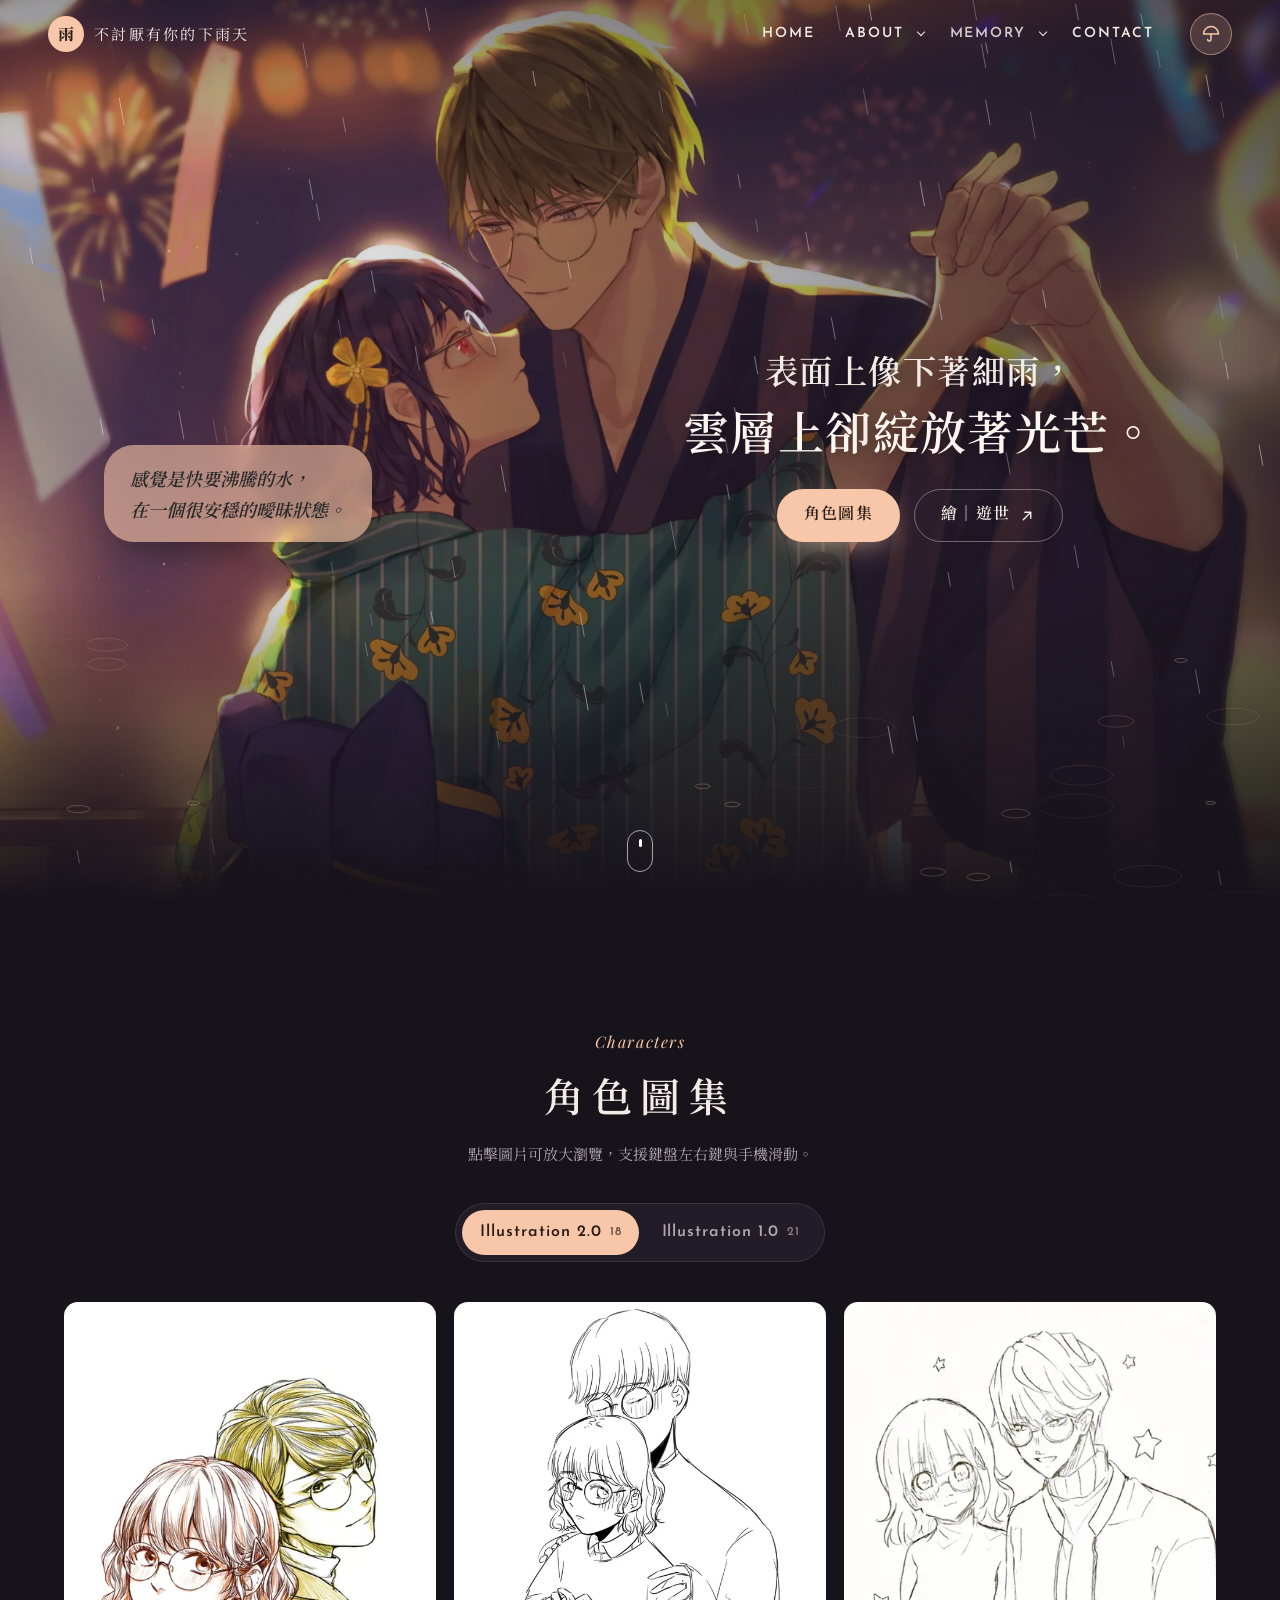
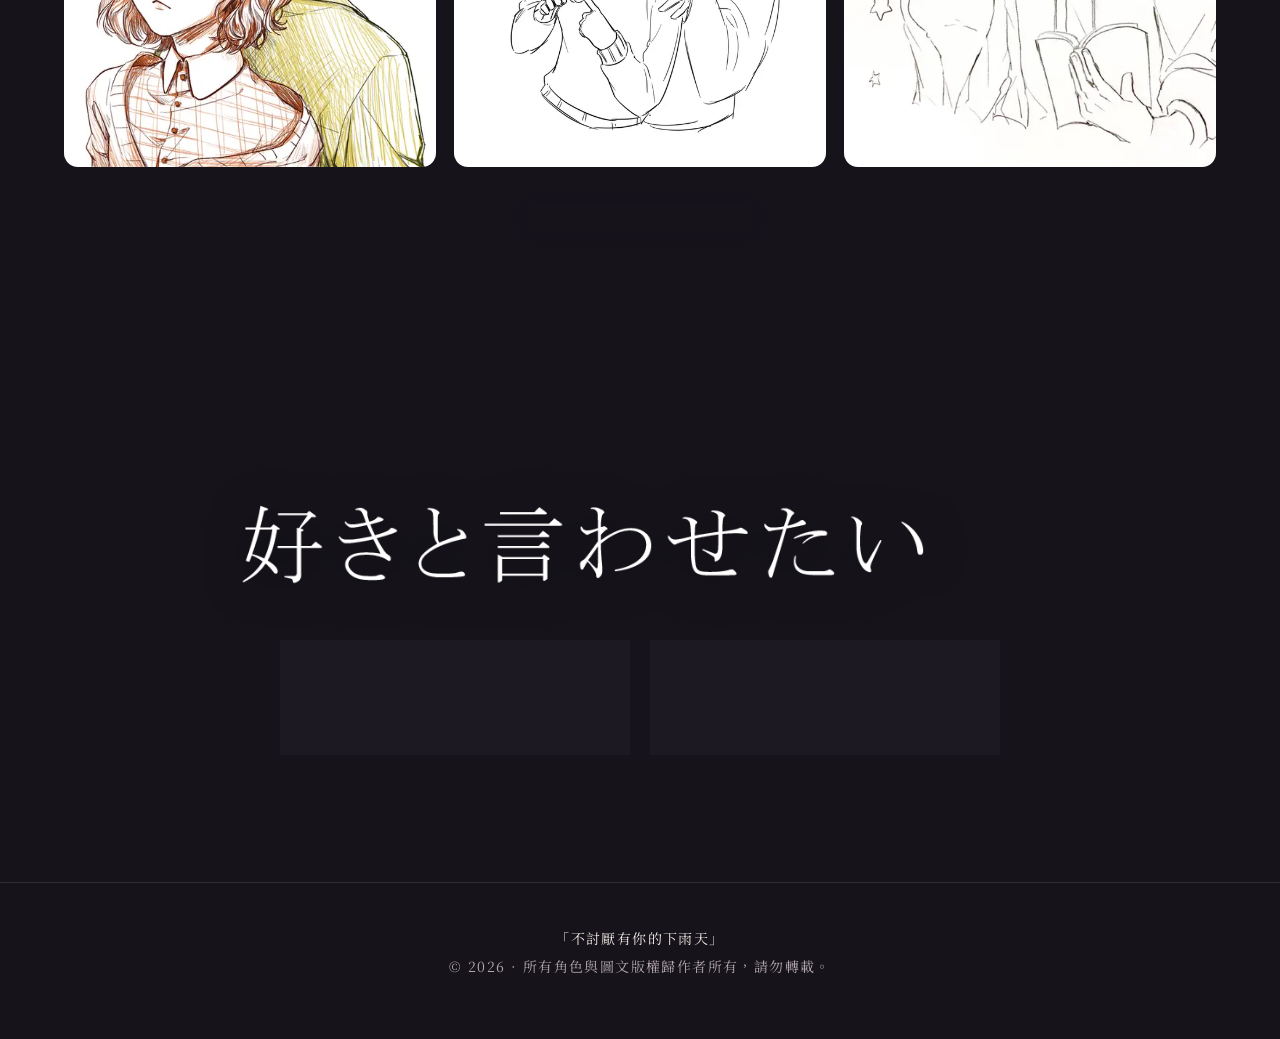
==== index.html @ 016655c5 "first commit 從 Weebly 舊站改寫為 React 網站，此為 build 後的發布檔案。  主要內容 - 首頁主視覺：高解析度首圖、毛毛雨落字動畫、下雨互動特效（可開關） -" ====
<!DOCTYPE html>
<html lang="zh-Hant-TW">
  <head>
    <meta charset="utf-8" />
    <meta name="viewport" content="width=device-width, initial-scale=1.0" />
    <meta name="description" content="「不討厭有你的下雨天」— 角色設定網站" />
    <meta name="theme-color" content="#17141c" />
    <!-- 禁止 AI 訓練與 AI 生圖使用本站內容與圖片 -->
    <meta name="robots" content="noai, noimageai" />
    <meta name="tdm-reservation" content="1" />
    <title>不討厭有你的下雨天</title>

    <link rel="preload" as="image" href="./img/site/hero.webp" type="image/webp" />
    <link rel="preconnect" href="https://fonts.googleapis.com" />
    <link rel="preconnect" href="https://fonts.gstatic.com" crossorigin />
    <link
      rel="stylesheet"
      href="https://fonts.googleapis.com/css2?family=Josefin+Sans:wght@400;600;700&family=Noto+Serif+TC:wght@400;600;700&family=Playfair+Display:ital,wght@0,700;1,400&display=swap"
    />
    <script type="module" crossorigin src="./assets/index-DC8l5L0k.js"></script>
    <link rel="stylesheet" crossorigin href="./assets/index-C-suUats.css">
  </head>
  <body>
    <div id="root"></div>
  </body>
</html>
---- assets/index-C-suUats.css ----
:root{--bg: #16131b;--surface: #211c27;--surface-2: #2b2532;--line: rgba(255, 255, 255, .1);--text: #f4ede7;--muted: #b3a7ad;--accent: #f8c7a9;--accent-strong: #ef9f7c;--accent-ink: #2a1d18;--radius: 18px;--header-h: 68px;--ease: cubic-bezier(.22, 1, .36, 1);--font-serif: "Noto Serif TC", "Playfair Display", serif;--font-display: "Playfair Display", "Noto Serif TC", serif;--font-ui: "Josefin Sans", "Noto Serif TC", system-ui, sans-serif;color-scheme:dark}*,*:before,*:after{box-sizing:border-box}html{scroll-behavior:smooth;scroll-padding-top:var(--header-h)}body{margin:0;background:var(--bg);color:var(--text);font-family:var(--font-serif);line-height:1.7;-webkit-font-smoothing:antialiased;overflow-x:hidden}body.no-scroll{overflow:hidden}html{cursor:url(../img/site/cursor.png) 4 46,auto}a,button,label{cursor:url(../img/site/cursor.png) 4 46,pointer}input,textarea{cursor:text}img{display:block;max-width:100%}a{color:inherit}button{font:inherit;color:inherit}svg{fill:none;stroke:currentColor;stroke-width:1.8;stroke-linecap:round;stroke-linejoin:round}:focus-visible{outline:2px solid var(--accent);outline-offset:3px;border-radius:6px}.muted{color:var(--muted)}.sr-only{position:absolute;width:1px;height:1px;overflow:hidden;clip:rect(0 0 0 0);white-space:nowrap}.skip-link{position:fixed;top:8px;left:8px;z-index:100;padding:8px 14px;background:var(--accent);color:var(--accent-ink);border-radius:8px;transform:translateY(-150%);transition:transform .2s}.skip-link:focus{transform:none}.btn{display:inline-flex;align-items:center;gap:8px;padding:12px 26px;border-radius:999px;border:1px solid transparent;font-family:var(--font-ui);font-weight:600;letter-spacing:.08em;text-decoration:none;background:none;transition:transform .3s var(--ease),background .3s,color .3s,border-color .3s,box-shadow .3s}.btn svg{width:18px;height:18px;transition:transform .3s var(--ease)}.btn:hover{transform:translateY(-2px)}.btn:hover svg{transform:translate(2px,-2px)}.btn-primary{background:var(--accent);color:var(--accent-ink);box-shadow:0 10px 30px -10px #f8c7a9b3}.btn-primary:hover{background:#ffd9c2;box-shadow:0 14px 34px -10px #f8c7a9e6}.btn-ghost{border-color:#ffffff59;color:var(--text);-webkit-backdrop-filter:blur(6px);backdrop-filter:blur(6px)}.btn-ghost:hover{border-color:var(--accent);color:var(--accent)}.icon-btn{display:inline-grid;place-items:center;width:42px;height:42px;border:1px solid var(--line);border-radius:50%;background:#16131b59;-webkit-backdrop-filter:blur(8px);backdrop-filter:blur(8px);text-decoration:none;transition:background .25s,color .25s,border-color .25s}.icon-btn svg{width:20px;height:20px}.icon-btn:hover{background:var(--accent);color:var(--accent-ink);border-color:var(--accent)}.site-header{position:fixed;inset:0 0 auto;z-index:40;height:var(--header-h);display:flex;align-items:center;gap:24px;padding:0 clamp(16px,4vw,48px);transition:transform .45s var(--ease),background .3s,box-shadow .3s}.site-header.is-solid{background:#16131bd1;-webkit-backdrop-filter:blur(14px);backdrop-filter:blur(14px);box-shadow:0 1px 0 var(--line)}.site-header.is-hidden{transform:translateY(-100%)}.brand{display:flex;align-items:center;gap:10px;text-decoration:none;margin-right:auto}.brand-mark{display:grid;place-items:center;width:36px;height:36px;border-radius:50%;background:var(--accent);color:var(--accent-ink);font-weight:700;transition:transform .5s var(--ease)}.brand:hover .brand-mark{transform:rotate(-12deg) scale(1.08)}.brand-text{font-size:15px;letter-spacing:.15em}.desktop-nav ul{list-style:none;margin:0;padding:0}.desktop-nav>ul{display:flex;gap:6px}.nav-item{position:relative;display:flex;align-items:center}.nav-link{position:relative;padding:8px 12px;font-family:var(--font-ui);font-weight:600;font-size:14px;letter-spacing:.14em;text-transform:uppercase;text-decoration:none}.nav-link:after{content:"";position:absolute;left:12px;right:12px;bottom:2px;height:1px;background:var(--accent);transform:scaleX(0);transform-origin:left;transition:transform .35s var(--ease)}.nav-item:hover .nav-link:after,.nav-link:focus-visible:after{transform:scaleX(1)}.nav-link.is-disabled{opacity:.85}.nav-caret{width:22px;height:22px;margin-left:-6px;border:0;background:none;position:relative}.nav-caret:before{content:"";position:absolute;top:0;right:0;bottom:0;left:0;margin:auto;width:6px;height:6px;border-right:1.5px solid currentColor;border-bottom:1.5px solid currentColor;transform:translateY(-2px) rotate(45deg);transition:transform .3s var(--ease)}.nav-item.is-open .nav-caret:before{transform:translateY(1px) rotate(-135deg)}.dropdown{position:absolute;top:calc(100% + 8px);left:0;min-width:200px;padding:8px!important;background:#211c27f5;-webkit-backdrop-filter:blur(14px);backdrop-filter:blur(14px);border:1px solid var(--line);border-radius:14px;box-shadow:0 20px 40px -12px #0009;opacity:0;visibility:hidden;transform:translateY(-6px);transition:opacity .25s,transform .3s var(--ease),visibility .25s}.dropdown:before{content:"";position:absolute;inset:-10px 0 auto;height:10px}.nav-item.is-open .dropdown,.nav-item:focus-within .dropdown{opacity:1;visibility:visible;transform:none}.dropdown-link{display:block;padding:9px 14px;border-radius:8px;font-family:var(--font-ui);font-size:14px;letter-spacing:.06em;text-decoration:none;transition:background .2s,color .2s,padding .25s var(--ease)}a.dropdown-link:hover{background:#f8c7a91f;color:var(--accent);padding-left:20px}.dropdown-link.is-disabled{color:var(--muted);opacity:.6}.header-actions{display:flex;gap:10px}.rain-toggle svg path:last-child{transition:opacity .3s}.rain-toggle.is-on{background:#f8c7a92e;border-color:#f8c7a980;color:var(--accent)}.menu-btn{display:none}.menu-btn span,.menu-btn span:before,.menu-btn span:after{display:block;width:18px;height:1.5px;background:currentColor;border-radius:2px;position:relative}.menu-btn span:before,.menu-btn span:after{content:"";position:absolute;left:0}.menu-btn span:before{top:-6px}.menu-btn span:after{top:6px;width:12px}.drawer{position:fixed;top:0;right:0;bottom:0;left:0;z-index:60;pointer-events:none}.drawer.is-open{pointer-events:auto}.drawer-backdrop{position:absolute;top:0;right:0;bottom:0;left:0;background:#08060c99;opacity:0;transition:opacity .35s}.drawer.is-open .drawer-backdrop{opacity:1}.drawer-panel{position:absolute;inset:0 0 0 auto;width:min(360px,86vw);padding:80px 28px 28px;background:var(--surface);overflow-y:auto;transform:translate(100%);transition:transform .45s var(--ease)}.drawer.is-open .drawer-panel{transform:none}.drawer-panel>ul{list-style:none;margin:0;padding:0}.drawer-item{border-bottom:1px solid var(--line);opacity:0;transform:translate(20px);transition:opacity .4s,transform .5s var(--ease);transition-delay:calc(var(--i) * 60ms + .12s)}.drawer.is-open .drawer-item{opacity:1;transform:none}.drawer-row{display:flex;align-items:center}.drawer-link{flex:1;padding:16px 0;font-family:var(--font-display);font-size:22px;letter-spacing:.06em;text-decoration:none}.drawer-toggle{width:40px;height:40px;border:0;background:none;position:relative}.drawer-toggle:before,.drawer-toggle:after{content:"";position:absolute;top:0;right:0;bottom:0;left:0;margin:auto;width:14px;height:1.5px;background:currentColor;transition:transform .35s var(--ease)}.drawer-toggle:after{transform:rotate(90deg)}.drawer-toggle.is-open:after{transform:rotate(0)}.drawer-sub{display:grid;grid-template-rows:0fr;transition:grid-template-rows .4s var(--ease)}.drawer-sub.is-open{grid-template-rows:1fr}.drawer-sub>ul{overflow:hidden;list-style:none;margin:0;padding:0 0 0 4px}.drawer-sub li:last-child{padding-bottom:12px}.drawer-sublink{display:block;padding:8px 0;font-family:var(--font-ui);color:var(--muted);text-decoration:none}a.drawer-sublink:hover{color:var(--accent)}.drawer-sublink.is-disabled{opacity:.5}.drawer-close{position:absolute;top:14px;right:18px;width:44px;height:44px;border:0;background:none}.drawer-close span:before,.drawer-close span:after{content:"";position:absolute;top:0;right:0;bottom:0;left:0;margin:auto;width:20px;height:1.5px;background:currentColor}.drawer-close span:before{transform:rotate(45deg)}.drawer-close span:after{transform:rotate(-45deg)}.hero{position:relative;min-height:100svh;display:grid;align-items:center;overflow:hidden;isolation:isolate}.hero-bg{position:absolute;top:-6%;right:-4%;bottom:-6%;left:-4%;z-index:-3;background:42% 28% / cover no-repeat;will-change:transform;transform:scale(1.08)}.hero-shade{position:absolute;top:0;right:0;bottom:0;left:0;z-index:-2;background:linear-gradient(90deg,#16131b26 30%,#16131ba6),linear-gradient(180deg,rgba(22,19,27,.35) 0%,transparent 25%,transparent 65%,var(--bg) 100%)}.rain{position:absolute;top:0;right:0;bottom:0;left:0;z-index:-1;width:100%;height:100%;opacity:0;transition:opacity 1s;pointer-events:none}.rain.is-on{opacity:1}.hero-inner{width:min(1200px,100%);margin:0 auto;padding:calc(var(--header-h) + 40px) clamp(16px,5vw,64px) 120px;display:grid;grid-template-columns:1fr 1fr;grid-template-areas:"small title" "small cta";align-items:end;gap:24px 48px}.hero-quote-small{grid-area:small;align-self:end;justify-self:start;margin:0;padding:18px 26px;background:#f8c7a999;color:#2a2a2a;border-radius:30px;-webkit-backdrop-filter:blur(6px);backdrop-filter:blur(6px);font-style:italic;font-weight:600;font-size:clamp(15px,1.6vw,18px);box-shadow:0 20px 40px -20px #00000080}.hero-title{grid-area:title;margin:0;text-align:center;font-weight:600;letter-spacing:.06em;line-height:1.5;text-shadow:0 2px 24px rgba(0,0,0,.55)}.hero-title .line{display:block;font-size:clamp(22px,2.6vw,34px)}.hero-title .line-lg{font-size:clamp(28px,3.6vw,48px);color:#fff8f2}.char{display:inline-block;opacity:0;transform:translateY(-.9em);filter:blur(6px);animation:drizzle-in 2.2s cubic-bezier(.33,0,.2,1) forwards;animation-delay:var(--d)}.hero-quote-small .char{animation-duration:1.5s}@keyframes drizzle-in{0%{opacity:0;transform:translateY(-.9em);filter:blur(6px)}55%{opacity:.6;filter:blur(2px)}80%{opacity:1;transform:translateY(.06em);filter:blur(0)}to{opacity:1;transform:none;filter:none}}.hero-cta{grid-area:cta;display:flex;flex-wrap:wrap;gap:14px;justify-content:center;opacity:0;animation:fade-up 1.6s var(--ease) 6.2s forwards}@keyframes fade-up{0%{opacity:0;transform:translateY(16px)}to{opacity:1;transform:none}}.scroll-cue{position:absolute;left:50%;bottom:28px;width:26px;height:42px;margin-left:-13px;border:1.5px solid rgba(255,255,255,.6);border-radius:14px}.scroll-cue span{position:absolute;left:50%;top:8px;width:3px;height:8px;margin-left:-1.5px;background:#fff;border-radius:2px;animation:cue 1.8s ease-in-out infinite}@keyframes cue{0%{opacity:0;transform:translateY(0)}30%{opacity:1}to{opacity:0;transform:translateY(14px)}}.section{padding:clamp(72px,10vw,128px) clamp(16px,5vw,64px)}.section-head{text-align:center;max-width:640px;margin:0 auto 36px}.eyebrow{margin:0 0 6px;font-family:var(--font-display);font-style:italic;color:var(--accent);letter-spacing:.1em}.section-title{margin:0;font-size:clamp(28px,4vw,40px);letter-spacing:.2em;font-weight:600}.section-lead{margin:12px 0 0;color:var(--muted);font-size:15px}.reveal{opacity:0;transform:translateY(28px);transition:opacity .8s var(--ease),transform .9s var(--ease);transition-delay:var(--delay, 0ms)}.reveal.is-visible{opacity:1;transform:none}.gallery{max-width:1320px;margin:0 auto}.tabs{position:relative;display:flex;justify-content:center;gap:4px;flex-wrap:wrap;width:fit-content;max-width:100%;margin:0 auto 40px;padding:6px;background:var(--surface);border:1px solid var(--line);border-radius:999px}.tab{position:relative;z-index:1;display:inline-flex;align-items:center;gap:8px;padding:9px 18px;border:0;border-radius:999px;background:none;font-family:var(--font-ui);font-weight:600;letter-spacing:.06em;color:var(--muted);transition:color .3s}.tab[aria-selected=true]{color:var(--accent-ink)}.tab-count{font-size:12px;opacity:.7}.tab-indicator{position:absolute;top:6px;bottom:6px;left:0;border-radius:999px;background:var(--accent);transition:transform .45s var(--ease),width .45s var(--ease)}.masonry{list-style:none;margin:0;padding:0;columns:4 260px;column-gap:18px}.tile{break-inside:avoid;margin-bottom:18px}.masonry.is-preview{columns:auto;display:grid;grid-template-columns:repeat(3,1fr);gap:18px}.masonry.is-preview .tile{margin-bottom:0}.masonry.is-preview .tile-btn{aspect-ratio:4 / 5!important}.tile-btn{position:relative;display:block;width:100%;padding:0;border:0;border-radius:14px;overflow:hidden;background:linear-gradient(110deg,var(--surface) 30%,var(--surface-2) 50%,var(--surface) 70%) 0 0 / 300% 100%;animation:shimmer 1.6s linear infinite}.tile-btn.is-loaded{animation:none;background:var(--surface)}@keyframes shimmer{to{background-position:-150% 0}}.tile-btn img{width:100%;height:100%;object-fit:cover;opacity:0;transform:scale(1.04);transition:opacity .6s,transform .8s var(--ease)}.tile-btn.is-loaded img{opacity:1;transform:none}.tile-btn:hover img{transform:scale(1.05)}.tile-overlay{position:absolute;top:0;right:0;bottom:0;left:0;display:flex;align-items:flex-end;justify-content:space-between;padding:14px 16px;background:linear-gradient(180deg,transparent 50%,rgba(10,8,14,.75));opacity:0;transition:opacity .35s}.tile-overlay svg{width:20px;height:20px;color:var(--accent);transform:scale(.6);transition:transform .4s var(--ease)}.tile-label{display:grid;gap:2px;text-align:left;transform:translateY(8px);transition:transform .4s var(--ease)}.tile-credit{font-size:15px;font-weight:600;letter-spacing:.08em;color:#fff}.tile-category{font-family:var(--font-ui);font-size:11px;letter-spacing:.1em;color:var(--accent)}.tile-btn:hover .tile-overlay,.tile-btn:focus-visible .tile-overlay{opacity:1}.tile-btn:hover .tile-overlay svg{transform:none}.tile-btn:hover .tile-label{transform:none}.load-more{display:flex;flex-wrap:wrap;justify-content:center;gap:12px;margin-top:24px}.gallery-anchor{scroll-margin-top:calc(var(--header-h) + 16px)}.lightbox{position:fixed;top:0;right:0;bottom:0;left:0;z-index:80;display:grid;grid-template-rows:auto 1fr auto;animation:lb-in .3s ease}@keyframes lb-in{0%{opacity:0}}.lightbox-backdrop{position:absolute;top:0;right:0;bottom:0;left:0;background:#0a080ef0;-webkit-backdrop-filter:blur(10px);backdrop-filter:blur(10px)}.lightbox-bar{position:relative;display:flex;align-items:center;gap:16px;padding:14px clamp(14px,3vw,28px)}.lightbox-counter{font-family:var(--font-ui);font-weight:600;letter-spacing:.1em}.lightbox-credit{padding:4px 14px;border-radius:999px;background:#f8c7a926;border:1px solid rgba(248,199,169,.4);font-weight:600;letter-spacing:.1em}a.lightbox-credit{display:inline-flex;align-items:center;gap:6px;text-decoration:none;transition:background .25s,color .25s}a.lightbox-credit svg{width:14px;height:14px;transition:transform .3s var(--ease)}a.lightbox-credit:hover{background:var(--accent);color:var(--accent-ink)}a.lightbox-credit:hover svg{transform:translate(2px,-2px)}.lightbox-label{font-family:var(--font-display);font-style:italic;color:var(--muted);font-size:14px}@media (max-width: 560px){.lightbox-label{display:none}}.lightbox-tools{display:flex;gap:8px;margin-left:auto}.lightbox-stage{position:relative;display:grid;place-items:center;min-height:0;padding:0 clamp(8px,6vw,88px);overflow:hidden;touch-action:pan-y}.lightbox-stage img{max-width:100%;max-height:calc(100svh - 170px);object-fit:contain;border-radius:6px;-webkit-user-select:none;user-select:none;opacity:0;transform:scale(.97);transition:opacity .35s,transform .4s var(--ease);box-shadow:0 30px 60px -20px #000c}.lightbox-stage img.is-loaded{opacity:1;transform:none}.lightbox-stage.is-zoomed{overflow:auto;place-items:start center;touch-action:auto}.lightbox-stage.is-zoomed img{max-width:none;max-height:none;width:min(1800px,160%)}.spinner{position:absolute;width:36px;height:36px;border-radius:50%;border:2px solid var(--line);border-top-color:var(--accent);animation:spin .8s linear infinite}@keyframes spin{to{transform:rotate(360deg)}}.lightbox-nav{position:absolute;top:50%;z-index:2;width:52px;height:52px;margin-top:-26px;border-radius:50%;border:1px solid var(--line);background:#211c27b3;display:grid;place-items:center;transition:background .25s,color .25s,transform .3s var(--ease)}.lightbox-nav svg{width:22px;height:22px}.lightbox-nav:hover{background:var(--accent);color:var(--accent-ink)}.lightbox-nav.prev{left:clamp(8px,2vw,24px)}.lightbox-nav.next{right:clamp(8px,2vw,24px)}.lightbox-nav.prev:hover{transform:translate(-3px)}.lightbox-nav.next:hover{transform:translate(3px)}.lightbox-strip{position:relative;display:flex;gap:8px;padding:12px 16px 18px;overflow-x:auto;scrollbar-width:none}.lightbox-strip::-webkit-scrollbar{display:none}.lightbox-strip button{flex:none;width:56px;height:56px;padding:0;border:2px solid transparent;border-radius:10px;overflow:hidden;background:var(--surface);opacity:.45;transition:opacity .25s,border-color .25s,transform .3s var(--ease)}.lightbox-strip button:hover{opacity:.85}.lightbox-strip button.is-active{opacity:1;border-color:var(--accent);transform:translateY(-3px)}.lightbox-strip img{width:100%;height:100%;object-fit:cover}.connect{position:relative;overflow:hidden;isolation:isolate}.connect:before{content:"";position:absolute;top:0;right:0;bottom:0;left:0;z-index:-2;background:var(--connect-bg) 80% 45% / cover no-repeat}.connect:after{content:"";position:absolute;top:0;right:0;bottom:0;left:0;z-index:-1;background:linear-gradient(180deg,var(--bg),rgba(22,19,27,.55) 35%,rgba(22,19,27,.85))}.connect-inner{max-width:1100px;margin:0 auto;display:grid;gap:48px;justify-items:center}.connect-title img{width:min(720px,100%);height:auto;filter:drop-shadow(0 4px 20px rgba(0,0,0,.5))}.social-grid{display:grid;grid-template-columns:repeat(auto-fit,minmax(260px,1fr));gap:20px;width:min(720px,100%)}.social-card{--rx: 0deg;--ry: 0deg;--mx: 50%;--my: 50%;position:relative;display:flex;align-items:center;gap:18px;padding:22px 24px;overflow:hidden;border:1px solid var(--line);border-radius:var(--radius);text-decoration:none;background:#211c27b8;-webkit-backdrop-filter:blur(12px);backdrop-filter:blur(12px);transform:perspective(700px) rotateX(var(--rx)) rotateY(var(--ry));transition:transform .25s ease-out,border-color .3s}.social-card:before{content:"";position:absolute;top:0;right:0;bottom:0;left:0;z-index:-1;opacity:0;transition:opacity .3s;background:radial-gradient(240px circle at var(--mx) var(--my),rgba(248,199,169,.22),transparent 60%)}.social-card:hover{border-color:#f8c7a980}.social-card:hover:before{opacity:1}.social-card img{width:56px;height:56px;padding:12px;object-fit:contain;border-radius:50%;background:var(--accent);transition:transform .5s var(--ease)}.social-card:hover img{transform:rotate(-8deg) scale(1.08)}.social-text{display:grid;line-height:1.4}.social-name{font-family:var(--font-display);font-size:20px}.social-handle{font-family:var(--font-ui);color:var(--accent);letter-spacing:.04em}.social-note{font-size:13px;color:var(--muted)}.social-arrow{width:22px;height:22px;margin-left:auto;color:var(--muted);transition:transform .35s var(--ease),color .3s}.social-card:hover .social-arrow{color:var(--accent);transform:translate(3px,-3px)}.site-footer{padding:40px 16px 56px;text-align:center;border-top:1px solid var(--line);font-size:14px;letter-spacing:.1em}.site-footer p{margin:4px 0}.back-to-top{position:fixed;right:clamp(14px,3vw,28px);bottom:clamp(14px,3vw,28px);z-index:30;width:52px;height:52px;padding:0;border:0;border-radius:50%;background:#211c27d9;-webkit-backdrop-filter:blur(8px);backdrop-filter:blur(8px);box-shadow:0 10px 24px -8px #0009;opacity:0;transform:translateY(16px) scale(.9);pointer-events:none;transition:opacity .3s,transform .4s var(--ease)}.back-to-top.is-visible{opacity:1;transform:none;pointer-events:auto}.back-to-top:hover{transform:translateY(-3px)}.back-to-top svg{width:100%;height:100%;transform:rotate(-90deg)}.back-to-top .track{stroke:var(--line);stroke-width:2.5}.back-to-top .bar{stroke:var(--accent);stroke-width:2.5;transition:stroke-dashoffset .15s linear}.back-to-top .arrow{transform:rotate(90deg);transform-origin:center;stroke:var(--text)}@media (max-width: 900px){.desktop-nav{display:none}.menu-btn{display:inline-grid}.brand-text{display:none}.hero-inner{grid-template-columns:1fr;grid-template-areas:"title" "cta" "small";align-content:end;padding-bottom:40px;gap:22px}.hero{align-items:end}.hero-bg{background-position:30% 28%}.hero-quote-small{justify-self:center;text-align:center}.hero-shade{background:linear-gradient(180deg,rgba(22,19,27,.3),rgba(22,19,27,.35) 40%,var(--bg) 100%)}}@media (max-width: 560px){.masonry{columns:2;column-gap:10px}.masonry.is-preview{gap:8px}.tile{margin-bottom:10px}.tab{padding:8px 12px;font-size:13px}.lightbox-nav,.scroll-cue{display:none}}@media (hover: none){.tile-overlay{opacity:1;background:linear-gradient(180deg,transparent 70%,rgba(10,8,14,.6))}.tile-overlay svg{display:none}}@media (prefers-reduced-motion: reduce){*,*:before,*:after{animation-duration:.01ms!important;animation-delay:0ms!important;transition-duration:.01ms!important}html{scroll-behavior:auto}.reveal{opacity:1;transform:none}}
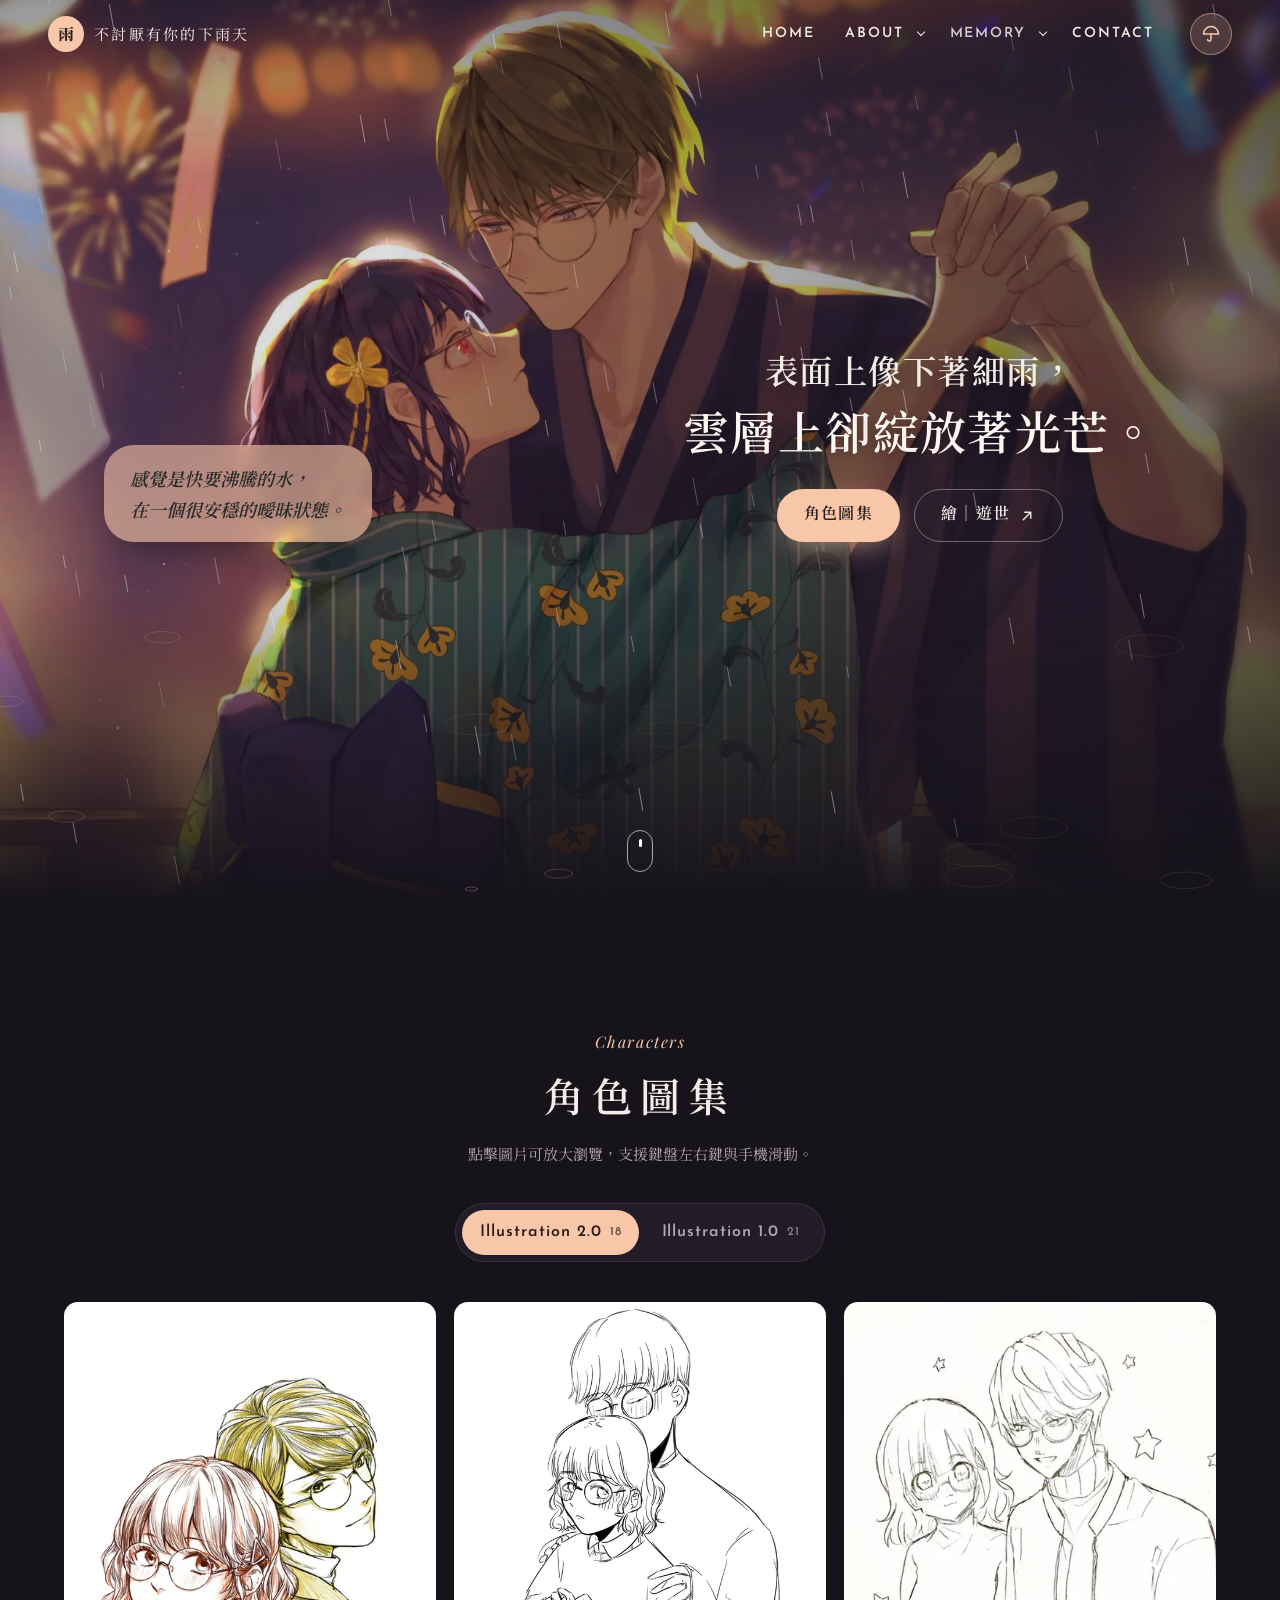
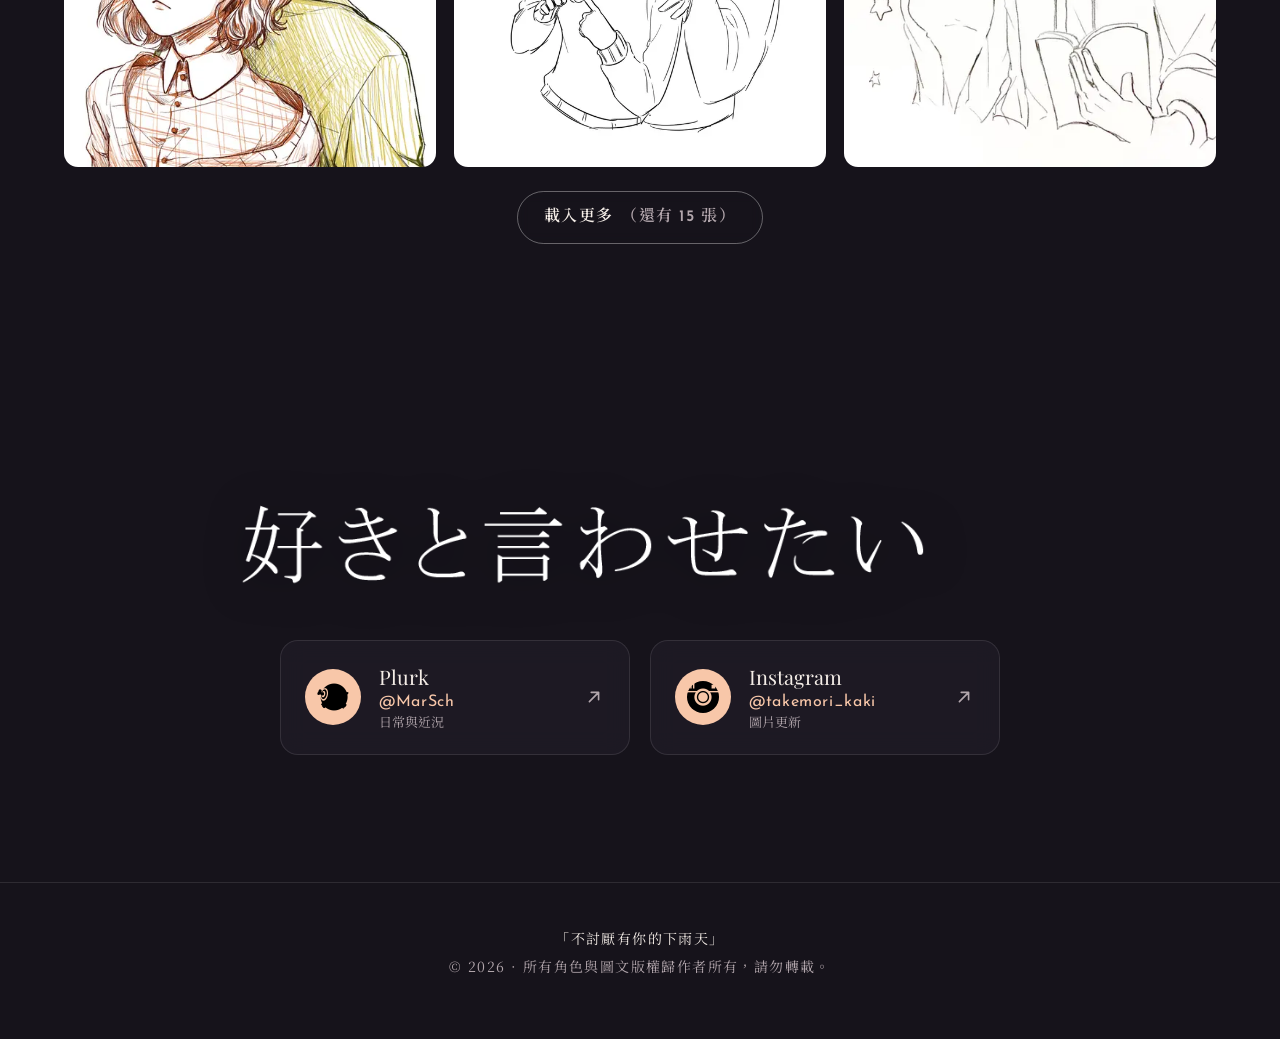
==== commit e1f0cac4: "更新網站描述文字" ====
--- a/index.html
+++ b/index.html
@@ -3,7 +3,7 @@
   <head>
     <meta charset="utf-8" />
     <meta name="viewport" content="width=device-width, initial-scale=1.0" />
-    <meta name="description" content="「不討厭有你的下雨天」— 角色設定網站" />
+    <meta name="description" content="「不討厭有你的下雨天」" />
     <meta name="theme-color" content="#17141c" />
     <!-- 禁止 AI 訓練與 AI 生圖使用本站內容與圖片 -->
     <meta name="robots" content="noai, noimageai" />
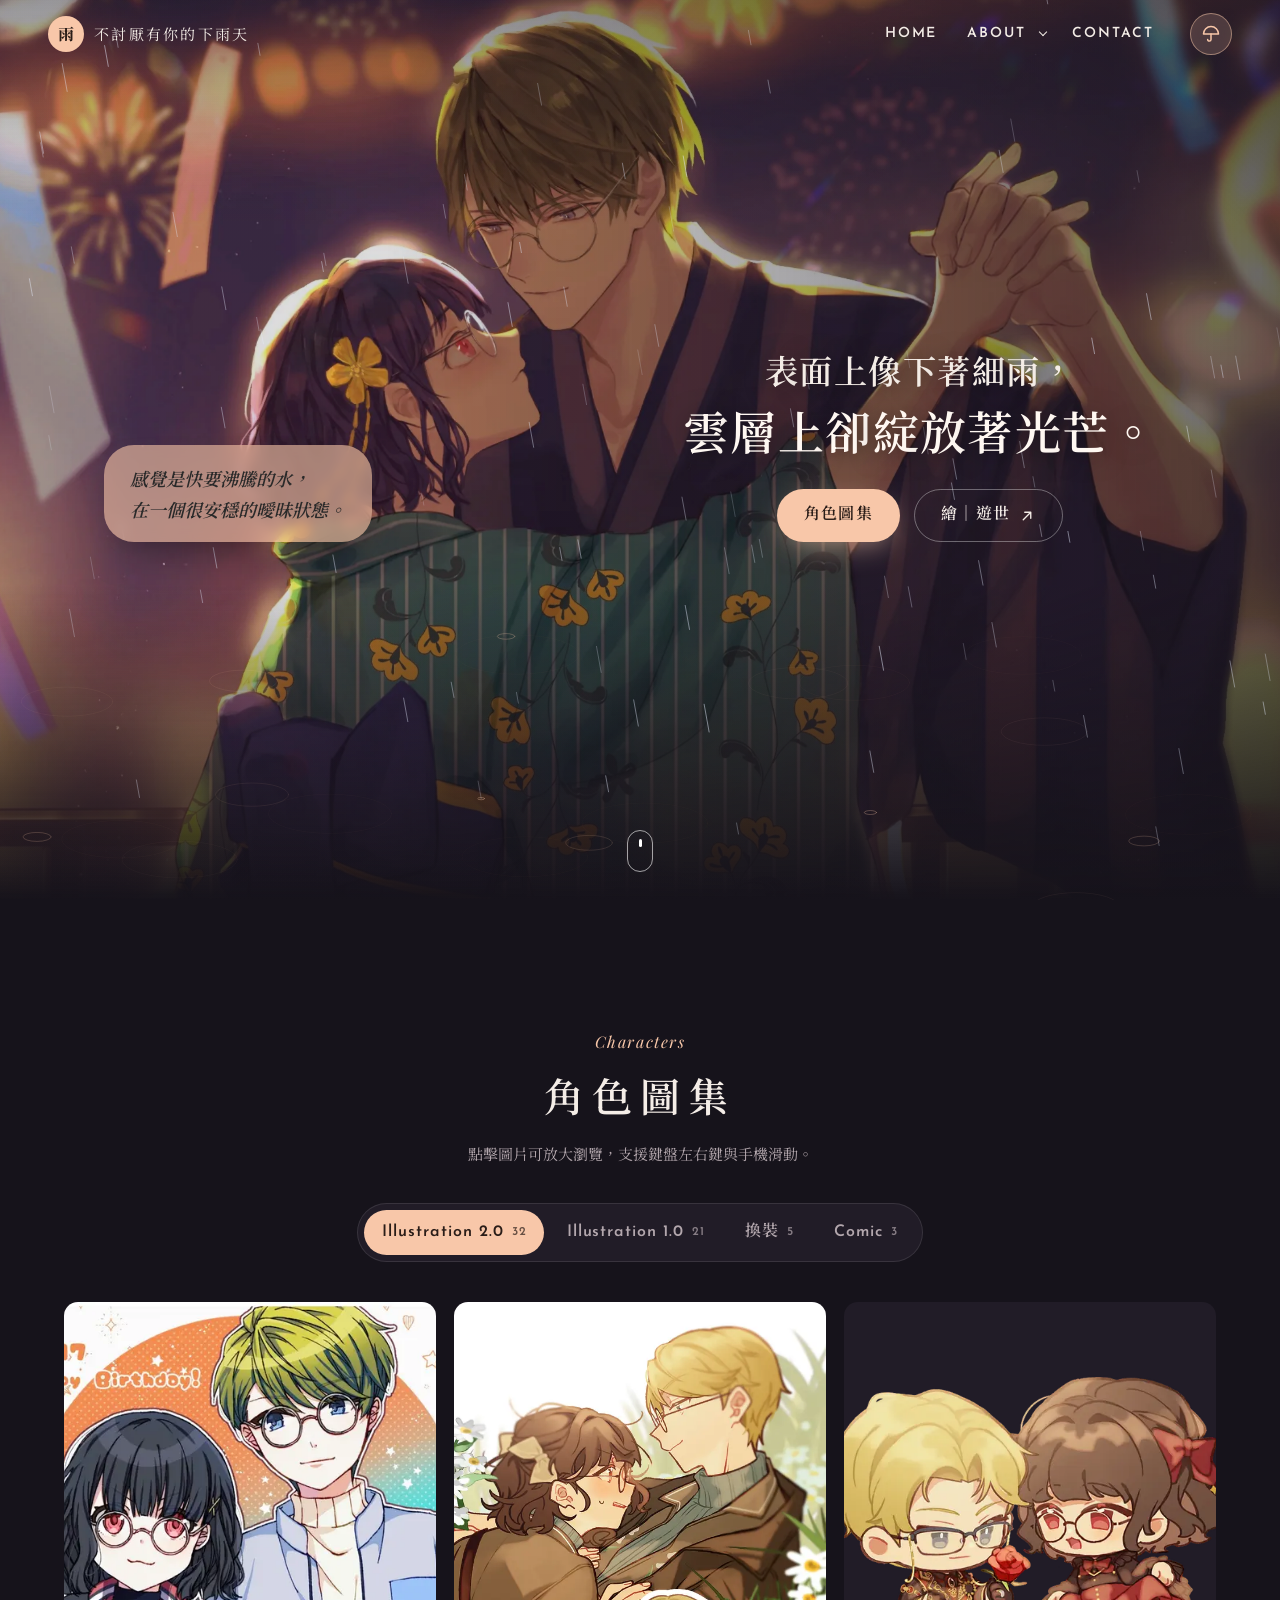
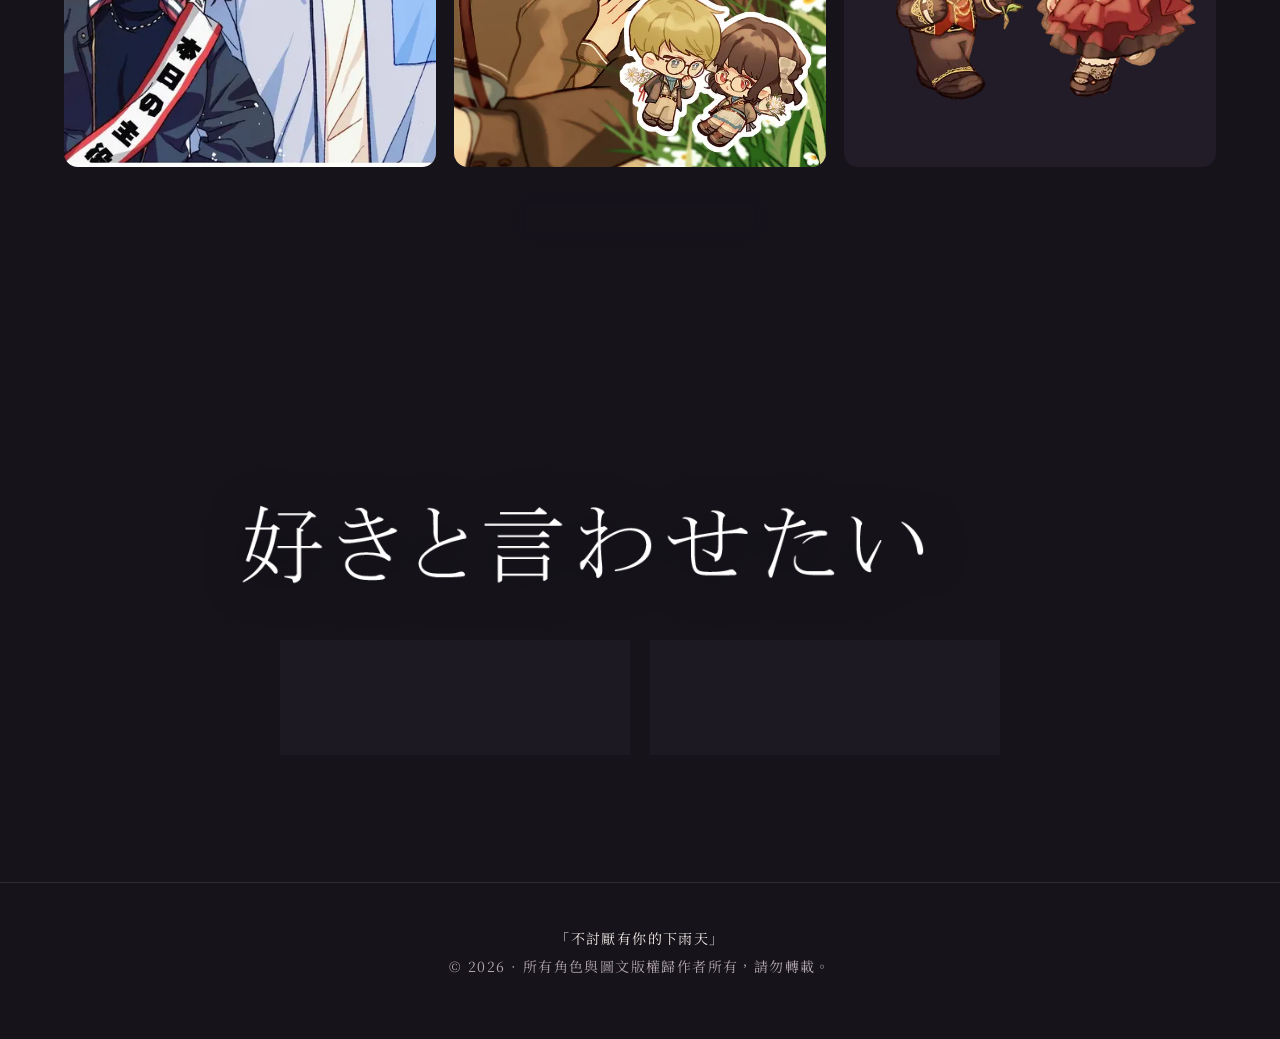
==== commit 71cdc1e8: "角色圖集大更新：新增噗浪圖、換裝與漫畫分頁、繪者篩選" ====
--- a/index.html
+++ b/index.html
@@ -17,8 +17,9 @@
       rel="stylesheet"
       href="https://fonts.googleapis.com/css2?family=Josefin+Sans:wght@400;600;700&family=Noto+Serif+TC:wght@400;600;700&family=Playfair+Display:ital,wght@0,700;1,400&display=swap"
     />
-    <script type="module" crossorigin src="./assets/index-DC8l5L0k.js"></script>
-    <link rel="stylesheet" crossorigin href="./assets/index-C-suUats.css">
+    <script type="module" crossorigin src="./assets/main-BVfNEYXm.js"></script>
+    <link rel="modulepreload" crossorigin href="./assets/styles-B8dZqBLK.js">
+    <link rel="stylesheet" crossorigin href="./assets/styles-BTAEhyAw.css">
   </head>
   <body>
     <div id="root"></div>
--- a/assets/styles-BTAEhyAw.css
+++ b/assets/styles-BTAEhyAw.css
@@ -0,0 +1 @@
+:root{--bg: #16131b;--surface: #211c27;--surface-2: #2b2532;--line: rgba(255, 255, 255, .1);--text: #f4ede7;--muted: #b3a7ad;--accent: #f8c7a9;--accent-strong: #ef9f7c;--accent-ink: #2a1d18;--radius: 18px;--header-h: 68px;--ease: cubic-bezier(.22, 1, .36, 1);--font-serif: "Noto Serif TC", "Playfair Display", serif;--font-display: "Playfair Display", "Noto Serif TC", serif;--font-ui: "Josefin Sans", "Noto Serif TC", system-ui, sans-serif;color-scheme:dark}*,*:before,*:after{box-sizing:border-box}html{scroll-behavior:smooth;scroll-padding-top:var(--header-h)}body{margin:0;background:var(--bg);color:var(--text);font-family:var(--font-serif);line-height:1.7;-webkit-font-smoothing:antialiased;overflow-x:hidden}body.no-scroll{overflow:hidden}html{cursor:url(../img/site/cursor.png) 4 46,auto}a,button,label{cursor:url(../img/site/cursor.png) 4 46,pointer}input,textarea{cursor:text}img{display:block;max-width:100%}a{color:inherit}button{font:inherit;color:inherit}svg{fill:none;stroke:currentColor;stroke-width:1.8;stroke-linecap:round;stroke-linejoin:round}:focus-visible{outline:2px solid var(--accent);outline-offset:3px;border-radius:6px}.muted{color:var(--muted)}.sr-only{position:absolute;width:1px;height:1px;overflow:hidden;clip:rect(0 0 0 0);white-space:nowrap}.skip-link{position:fixed;top:8px;left:8px;z-index:100;padding:8px 14px;background:var(--accent);color:var(--accent-ink);border-radius:8px;transform:translateY(-150%);transition:transform .2s}.skip-link:focus{transform:none}.btn{display:inline-flex;align-items:center;gap:8px;padding:12px 26px;border-radius:999px;border:1px solid transparent;font-family:var(--font-ui);font-weight:600;letter-spacing:.08em;text-decoration:none;background:none;transition:transform .3s var(--ease),background .3s,color .3s,border-color .3s,box-shadow .3s}.btn svg{width:18px;height:18px;transition:transform .3s var(--ease)}.btn:hover{transform:translateY(-2px)}.btn:hover svg{transform:translate(2px,-2px)}.btn-primary{background:var(--accent);color:var(--accent-ink);box-shadow:0 10px 30px -10px #f8c7a9b3}.btn-primary:hover{background:#ffd9c2;box-shadow:0 14px 34px -10px #f8c7a9e6}.btn-ghost{border-color:#ffffff59;color:var(--text);-webkit-backdrop-filter:blur(6px);backdrop-filter:blur(6px)}.btn-ghost:hover{border-color:var(--accent);color:var(--accent)}.icon-btn{display:inline-grid;place-items:center;width:42px;height:42px;border:1px solid var(--line);border-radius:50%;background:#16131b59;-webkit-backdrop-filter:blur(8px);backdrop-filter:blur(8px);text-decoration:none;transition:background .25s,color .25s,border-color .25s}.icon-btn svg{width:20px;height:20px}.icon-btn:hover{background:var(--accent);color:var(--accent-ink);border-color:var(--accent)}.site-header{position:fixed;inset:0 0 auto;z-index:40;height:var(--header-h);display:flex;align-items:center;gap:24px;padding:0 clamp(16px,4vw,48px);transition:transform .45s var(--ease),background .3s,box-shadow .3s}.site-header.is-solid{background:#16131bd1;-webkit-backdrop-filter:blur(14px);backdrop-filter:blur(14px);box-shadow:0 1px 0 var(--line)}.site-header.is-hidden{transform:translateY(-100%)}.brand{display:flex;align-items:center;gap:10px;text-decoration:none;margin-right:auto}.brand-mark{display:grid;place-items:center;width:36px;height:36px;border-radius:50%;background:var(--accent);color:var(--accent-ink);font-weight:700;transition:transform .5s var(--ease)}.brand:hover .brand-mark{transform:rotate(-12deg) scale(1.08)}.brand-text{font-size:15px;letter-spacing:.15em}.desktop-nav ul{list-style:none;margin:0;padding:0}.desktop-nav>ul{display:flex;gap:6px}.nav-item{position:relative;display:flex;align-items:center}.nav-link{position:relative;padding:8px 12px;font-family:var(--font-ui);font-weight:600;font-size:14px;letter-spacing:.14em;text-transform:uppercase;text-decoration:none}.nav-link:after{content:"";position:absolute;left:12px;right:12px;bottom:2px;height:1px;background:var(--accent);transform:scaleX(0);transform-origin:left;transition:transform .35s var(--ease)}.nav-item:hover .nav-link:after,.nav-link:focus-visible:after{transform:scaleX(1)}.nav-link.is-disabled{opacity:.85}.nav-caret{width:22px;height:22px;margin-left:-6px;border:0;background:none;position:relative}.nav-caret:before{content:"";position:absolute;top:0;right:0;bottom:0;left:0;margin:auto;width:6px;height:6px;border-right:1.5px solid currentColor;border-bottom:1.5px solid currentColor;transform:translateY(-2px) rotate(45deg);transition:transform .3s var(--ease)}.nav-item.is-open .nav-caret:before{transform:translateY(1px) rotate(-135deg)}.dropdown{position:absolute;top:calc(100% + 8px);left:0;min-width:200px;padding:8px!important;background:#211c27f5;-webkit-backdrop-filter:blur(14px);backdrop-filter:blur(14px);border:1px solid var(--line);border-radius:14px;box-shadow:0 20px 40px -12px #0009;opacity:0;visibility:hidden;transform:translateY(-6px);transition:opacity .25s,transform .3s var(--ease),visibility .25s}.dropdown:before{content:"";position:absolute;inset:-10px 0 auto;height:10px}.nav-item.is-open .dropdown,.nav-item:focus-within .dropdown{opacity:1;visibility:visible;transform:none}.dropdown-link{display:block;padding:9px 14px;border-radius:8px;font-family:var(--font-ui);font-size:14px;letter-spacing:.06em;text-decoration:none;transition:background .2s,color .2s,padding .25s var(--ease)}a.dropdown-link:hover{background:#f8c7a91f;color:var(--accent);padding-left:20px}.dropdown-link.is-disabled{color:var(--muted);opacity:.6}.header-actions{display:flex;gap:10px}.rain-toggle svg path:last-child{transition:opacity .3s}.rain-toggle.is-on{background:#f8c7a92e;border-color:#f8c7a980;color:var(--accent)}.menu-btn{display:none}.menu-btn span,.menu-btn span:before,.menu-btn span:after{display:block;width:18px;height:1.5px;background:currentColor;border-radius:2px;position:relative}.menu-btn span:before,.menu-btn span:after{content:"";position:absolute;left:0}.menu-btn span:before{top:-6px}.menu-btn span:after{top:6px;width:12px}.drawer{position:fixed;top:0;right:0;bottom:0;left:0;z-index:60;pointer-events:none}.drawer.is-open{pointer-events:auto}.drawer-backdrop{position:absolute;top:0;right:0;bottom:0;left:0;background:#08060c99;opacity:0;transition:opacity .35s}.drawer.is-open .drawer-backdrop{opacity:1}.drawer-panel{position:absolute;inset:0 0 0 auto;width:min(360px,86vw);padding:80px 28px 28px;background:var(--surface);overflow-y:auto;transform:translate(100%);transition:transform .45s var(--ease)}.drawer.is-open .drawer-panel{transform:none}.drawer-panel>ul{list-style:none;margin:0;padding:0}.drawer-item{border-bottom:1px solid var(--line);opacity:0;transform:translate(20px);transition:opacity .4s,transform .5s var(--ease);transition-delay:calc(var(--i) * 60ms + .12s)}.drawer.is-open .drawer-item{opacity:1;transform:none}.drawer-row{display:flex;align-items:center}.drawer-link{flex:1;padding:16px 0;font-family:var(--font-display);font-size:22px;letter-spacing:.06em;text-decoration:none}.drawer-toggle{width:40px;height:40px;border:0;background:none;position:relative}.drawer-toggle:before,.drawer-toggle:after{content:"";position:absolute;top:0;right:0;bottom:0;left:0;margin:auto;width:14px;height:1.5px;background:currentColor;transition:transform .35s var(--ease)}.drawer-toggle:after{transform:rotate(90deg)}.drawer-toggle.is-open:after{transform:rotate(0)}.drawer-sub{display:grid;grid-template-rows:0fr;transition:grid-template-rows .4s var(--ease)}.drawer-sub.is-open{grid-template-rows:1fr}.drawer-sub>ul{overflow:hidden;list-style:none;margin:0;padding:0 0 0 4px}.drawer-sub li:last-child{padding-bottom:12px}.drawer-sublink{display:block;padding:8px 0;font-family:var(--font-ui);color:var(--muted);text-decoration:none}a.drawer-sublink:hover{color:var(--accent)}.drawer-sublink.is-disabled{opacity:.5}.drawer-close{position:absolute;top:14px;right:18px;width:44px;height:44px;border:0;background:none}.drawer-close span:before,.drawer-close span:after{content:"";position:absolute;top:0;right:0;bottom:0;left:0;margin:auto;width:20px;height:1.5px;background:currentColor}.drawer-close span:before{transform:rotate(45deg)}.drawer-close span:after{transform:rotate(-45deg)}.hero{position:relative;min-height:100svh;display:grid;align-items:center;overflow:hidden;isolation:isolate}.hero-bg{position:absolute;top:-6%;right:-4%;bottom:-6%;left:-4%;z-index:-3;background:42% 28% / cover no-repeat;will-change:transform;transform:scale(1.08)}.hero-shade{position:absolute;top:0;right:0;bottom:0;left:0;z-index:-2;background:linear-gradient(90deg,#16131b26 30%,#16131ba6),linear-gradient(180deg,rgba(22,19,27,.35) 0%,transparent 25%,transparent 65%,var(--bg) 100%)}.rain{position:absolute;top:0;right:0;bottom:0;left:0;z-index:-1;width:100%;height:100%;opacity:0;transition:opacity 1s;pointer-events:none}.rain.is-on{opacity:1}.hero-inner{width:min(1200px,100%);margin:0 auto;padding:calc(var(--header-h) + 40px) clamp(16px,5vw,64px) 120px;display:grid;grid-template-columns:1fr 1fr;grid-template-areas:"small title" "small cta";align-items:end;gap:24px 48px}.hero-quote-small{grid-area:small;align-self:end;justify-self:start;margin:0;padding:18px 26px;background:#f8c7a999;color:#2a2a2a;border-radius:30px;-webkit-backdrop-filter:blur(6px);backdrop-filter:blur(6px);font-style:italic;font-weight:600;font-size:clamp(15px,1.6vw,18px);box-shadow:0 20px 40px -20px #00000080}.hero-title{grid-area:title;margin:0;text-align:center;font-weight:600;letter-spacing:.06em;line-height:1.5;text-shadow:0 2px 24px rgba(0,0,0,.55)}.hero-title .line{display:block;font-size:clamp(22px,2.6vw,34px)}.hero-title .line-lg{font-size:clamp(28px,3.6vw,48px);color:#fff8f2}.char{display:inline-block;opacity:0;transform:translateY(-.9em);filter:blur(6px);animation:drizzle-in 2.2s cubic-bezier(.33,0,.2,1) forwards;animation-delay:var(--d)}.hero-quote-small .char{animation-duration:1.5s}@keyframes drizzle-in{0%{opacity:0;transform:translateY(-.9em);filter:blur(6px)}55%{opacity:.6;filter:blur(2px)}80%{opacity:1;transform:translateY(.06em);filter:blur(0)}to{opacity:1;transform:none;filter:none}}.hero-cta{grid-area:cta;display:flex;flex-wrap:wrap;gap:14px;justify-content:center;opacity:0;animation:fade-up 1.6s var(--ease) 6.2s forwards}@keyframes fade-up{0%{opacity:0;transform:translateY(16px)}to{opacity:1;transform:none}}.scroll-cue{position:absolute;left:50%;bottom:28px;width:26px;height:42px;margin-left:-13px;border:1.5px solid rgba(255,255,255,.6);border-radius:14px}.scroll-cue span{position:absolute;left:50%;top:8px;width:3px;height:8px;margin-left:-1.5px;background:#fff;border-radius:2px;animation:cue 1.8s ease-in-out infinite}@keyframes cue{0%{opacity:0;transform:translateY(0)}30%{opacity:1}to{opacity:0;transform:translateY(14px)}}.section{padding:clamp(72px,10vw,128px) clamp(16px,5vw,64px)}.section-head{text-align:center;max-width:640px;margin:0 auto 36px}.eyebrow{margin:0 0 6px;font-family:var(--font-display);font-style:italic;color:var(--accent);letter-spacing:.1em}.section-title{margin:0;font-size:clamp(28px,4vw,40px);letter-spacing:.2em;font-weight:600}.section-lead{margin:12px 0 0;color:var(--muted);font-size:15px;text-wrap:balance}.reveal{opacity:0;transform:translateY(28px);transition:opacity .8s var(--ease),transform .9s var(--ease);transition-delay:var(--delay, 0ms)}.reveal.is-visible{opacity:1;transform:none}.gallery{max-width:1320px;margin:0 auto}.tabs{position:relative;display:flex;justify-content:center;gap:4px;flex-wrap:wrap;width:fit-content;max-width:100%;margin:0 auto 40px;padding:6px;background:var(--surface);border:1px solid var(--line);border-radius:999px}.tab{position:relative;z-index:1;display:inline-flex;align-items:center;gap:8px;padding:9px 18px;border:0;border-radius:999px;background:none;font-family:var(--font-ui);font-weight:600;letter-spacing:.06em;color:var(--muted);transition:color .3s}.tab[aria-selected=true]{color:var(--accent-ink)}.tab-count{font-size:12px;opacity:.7}.tab-indicator{position:absolute;top:0;left:0;border-radius:999px;background:var(--accent);transition:transform .45s var(--ease),width .45s var(--ease),height .45s var(--ease)}.masonry{list-style:none;margin:0;padding:0;columns:4 260px;column-gap:18px}.tile{break-inside:avoid;margin-bottom:18px}.masonry.is-preview{columns:auto;display:grid;grid-template-columns:repeat(3,1fr);gap:18px}.masonry.is-preview .tile{margin-bottom:0}.masonry.is-preview .tile-btn{aspect-ratio:4 / 5!important}.tile-btn{position:relative;display:block;width:100%;padding:0;border:0;border-radius:14px;overflow:hidden;background:linear-gradient(110deg,var(--surface) 30%,var(--surface-2) 50%,var(--surface) 70%) 0 0 / 300% 100%;animation:shimmer 1.6s linear infinite}.tile-btn.is-loaded{animation:none;background:var(--surface)}@keyframes shimmer{to{background-position:-150% 0}}.tile-btn img{width:100%;height:100%;object-fit:cover;opacity:0;transform:scale(1.04);transition:opacity .6s,transform .8s var(--ease)}.tile-btn.is-loaded img{opacity:1;transform:none}.tile-btn:hover img{transform:scale(1.05)}.tile-overlay{position:absolute;top:0;right:0;bottom:0;left:0;display:flex;align-items:flex-end;justify-content:space-between;padding:14px 16px;background:linear-gradient(180deg,transparent 50%,rgba(10,8,14,.75));opacity:0;transition:opacity .35s}.tile-overlay svg{width:20px;height:20px;color:var(--accent);transform:scale(.6);transition:transform .4s var(--ease)}.tile-label{display:grid;gap:2px;text-align:left;transform:translateY(8px);transition:transform .4s var(--ease)}.tile-credit{font-size:15px;font-weight:600;letter-spacing:.08em;color:#fff}.tile-category{font-family:var(--font-ui);font-size:11px;letter-spacing:.1em;color:var(--accent)}.tile-btn:hover .tile-overlay,.tile-btn:focus-visible .tile-overlay{opacity:1}.tile-btn:hover .tile-overlay svg{transform:none}.tile-btn:hover .tile-label{transform:none}.load-more{display:flex;flex-wrap:wrap;justify-content:center;gap:12px;margin-top:24px}.gallery-anchor{scroll-margin-top:calc(var(--header-h) + 16px)}.lightbox{position:fixed;top:0;right:0;bottom:0;left:0;z-index:80;display:grid;grid-template-columns:minmax(0,1fr);grid-template-rows:auto minmax(0,1fr) auto auto;animation:lb-in .3s ease}@keyframes lb-in{0%{opacity:0}}.lightbox-backdrop{position:absolute;top:0;right:0;bottom:0;left:0;background:#0a080ef0;-webkit-backdrop-filter:blur(10px);backdrop-filter:blur(10px)}.lightbox-bar{position:relative;min-width:0;display:flex;align-items:center;gap:16px;padding:14px clamp(14px,3vw,28px)}.lightbox-counter{flex:none;font-family:var(--font-ui);font-weight:600;letter-spacing:.1em;white-space:nowrap}.lightbox-credit{flex:0 1 auto;min-width:0;overflow:hidden;white-space:nowrap;text-overflow:ellipsis;padding:4px 14px;border-radius:999px;background:#f8c7a926;border:1px solid rgba(248,199,169,.4);font-weight:600;letter-spacing:.1em}a.lightbox-credit{display:inline-flex;align-items:center;gap:6px;text-decoration:none;transition:background .25s,color .25s}a.lightbox-credit svg{flex:none;width:14px;height:14px;transition:transform .3s var(--ease)}a.lightbox-credit:hover{background:var(--accent);color:var(--accent-ink)}a.lightbox-credit:hover svg{transform:translate(2px,-2px)}.lightbox-label{font-family:var(--font-display);font-style:italic;color:var(--muted);font-size:14px}.lightbox-tools{flex:none;display:flex;gap:8px;margin-left:auto}.lightbox-related{position:relative;z-index:2;display:flex;align-items:center;flex-wrap:nowrap;gap:8px;padding:10px 16px 2px;min-width:0;overflow-x:auto;scrollbar-width:none;scroll-snap-type:x proximity;overscroll-behavior-x:contain}.lightbox-related::-webkit-scrollbar{display:none}.lightbox-related>:first-child{margin-left:auto}.lightbox-related>:last-child{margin-right:auto}.lightbox-related>*{flex:none;scroll-snap-align:start}.lightbox-related.fade-right{-webkit-mask-image:linear-gradient(90deg,#000 calc(100% - 40px),transparent);mask-image:linear-gradient(90deg,#000 calc(100% - 40px),transparent)}.lightbox-related.fade-left{-webkit-mask-image:linear-gradient(90deg,transparent,#000 40px);mask-image:linear-gradient(90deg,transparent,#000 40px)}.lightbox-related.fade-left.fade-right{-webkit-mask-image:linear-gradient(90deg,transparent,#000 40px,#000 calc(100% - 40px),transparent);mask-image:linear-gradient(90deg,transparent,#000 40px,#000 calc(100% - 40px),transparent)}.lightbox-related-label{padding:3px 10px;border-radius:999px;font-size:12px;letter-spacing:.1em;background:var(--accent);color:var(--accent-ink);font-weight:600}.lightbox-related-item{display:inline-flex;align-items:center;gap:10px;max-width:80vw;padding:5px 12px 5px 5px;border:1px solid rgba(248,199,169,.4);border-radius:999px;background:#211c27d9;text-align:left;transition:border-color .25s,background .25s}.lightbox-related-item:hover{border-color:var(--accent);background:#f8c7a91f}.lightbox-related-item img{width:36px;height:36px;flex:none;border-radius:50%;object-fit:cover}.lightbox-related-item span{display:grid;min-width:0;font-size:13px;line-height:1.35;white-space:nowrap}.lightbox-related-item small{color:var(--muted);font-size:12px;overflow:hidden;text-overflow:ellipsis}.lightbox-related-item svg{width:16px;height:16px;flex:none;color:var(--accent)}.lightbox-related-item.is-pending{cursor:default;border-style:dashed;border-color:var(--line);color:var(--muted);padding-right:14px}.lightbox-related-item.is-pending:hover{background:#211c27d9;border-color:var(--line)}.lightbox-related-item .pending-icon{display:grid;place-items:center;width:36px;height:36px;flex:none;border-radius:50%;border:1px dashed var(--line);background:var(--bg)}.lightbox-related-item .pending-icon svg{color:var(--muted)}.related-modal{position:fixed;top:0;right:0;bottom:0;left:0;z-index:90;display:grid;place-items:center;padding:16px}.related-modal-backdrop{position:absolute;top:0;right:0;bottom:0;left:0;background:#08060cb8;-webkit-backdrop-filter:blur(6px);backdrop-filter:blur(6px);animation:lb-in .25s ease}.related-modal-panel{position:relative;display:flex;flex-direction:column;max-width:min(960px,100%);max-height:100%;border-radius:18px;overflow:hidden;background:var(--surface);border:1px solid var(--line);box-shadow:0 30px 60px -20px #000c;animation:modal-in .35s var(--ease)}@keyframes modal-in{0%{opacity:0;transform:translateY(12px) scale(.97)}}.related-modal-head{display:flex;align-items:center;gap:10px;min-width:0;padding:10px 10px 10px 14px;border-bottom:1px solid var(--line)}.related-modal-open{margin-left:auto;flex:none}.related-modal-close{flex:none}.related-modal-body{position:relative;display:grid;place-items:center;min-height:160px;overflow:auto}.related-modal-body img{max-width:100%;max-height:calc(100svh - 96px);object-fit:contain;opacity:0;transition:opacity .35s}.related-modal-body img.is-loaded{opacity:1}@media (max-width: 560px){.lightbox-label{display:none}.lightbox-bar{gap:10px;padding:10px 12px}.lightbox-counter{font-size:13px;letter-spacing:.04em}.lightbox-credit{padding:4px 11px;font-size:13px;letter-spacing:.04em}.lightbox-tools{gap:6px}.lightbox-tools .icon-btn{width:36px;height:36px}.lightbox-tools .icon-btn svg{width:18px;height:18px}}.lightbox-stage{--stage-pad: clamp(8px, 6vw, 88px);position:relative;display:grid;place-items:center;min-height:0;overflow:hidden;touch-action:pan-y}.lightbox-stage img{position:absolute;inset:0 var(--stage-pad-r, var(--stage-pad)) 0 var(--stage-pad);margin:auto;max-width:calc(100% - var(--stage-pad) - var(--stage-pad-r, var(--stage-pad)));max-height:100%;object-fit:contain;border-radius:6px;-webkit-user-select:none;user-select:none;opacity:0;transform:scale(.97);transition:opacity .35s,transform .4s var(--ease);box-shadow:0 30px 60px -20px #000c}.lightbox-stage img.is-loaded{opacity:1;transform:none}.lightbox-stage.is-zoomed{overflow:auto;place-items:start center;touch-action:auto}.lightbox-stage.is-zoomed img{position:static;margin:0;max-width:none;max-height:none;width:min(1800px,160%)}.spinner{position:absolute;width:36px;height:36px;border-radius:50%;border:2px solid var(--line);border-top-color:var(--accent);animation:spin .8s linear infinite}@keyframes spin{to{transform:rotate(360deg)}}.lightbox-nav{position:absolute;top:50%;z-index:2;width:52px;height:52px;margin-top:-26px;border-radius:50%;border:1px solid var(--line);background:#211c27b3;display:grid;place-items:center;transition:background .25s,color .25s,transform .3s var(--ease)}.lightbox-nav svg{width:22px;height:22px}.lightbox-nav:hover{background:var(--accent);color:var(--accent-ink)}.lightbox-nav.prev{left:clamp(8px,2vw,24px)}.lightbox-nav.next{right:clamp(8px,2vw,24px)}.lightbox-nav.prev:hover{transform:translate(-3px)}.lightbox-nav.next:hover{transform:translate(3px)}.lightbox-series{display:none}@media (min-width: 901px){.lightbox.has-series .lightbox-stage{--stage-pad: calc(clamp(8px, 2vw, 24px) + 284px) }.lightbox.has-series .lightbox-related{display:none}.lightbox-series{position:absolute;z-index:3;right:calc(clamp(8px,2vw,24px) + 68px);bottom:104px;display:flex;flex-direction:column;gap:10px;width:200px;padding:12px;border-radius:16px;background:#211c27d9;border:1px solid var(--line);-webkit-backdrop-filter:blur(8px);backdrop-filter:blur(8px)}.lightbox-series .lightbox-related-label{align-self:flex-start}.lightbox-series .lightbox-related-label small{font-size:11px;opacity:.8}.lightbox-series ul{list-style:none;margin:0 -4px;padding:0 4px;display:grid;gap:4px;max-height:176px;overflow-y:auto;scrollbar-width:thin;overscroll-behavior:contain}.series-thumb{display:flex;align-items:center;gap:10px;width:100%;padding:6px;border:0;border-radius:10px;background:none;text-align:left;color:var(--muted);transition:background .2s,color .2s}.series-thumb:hover{background:#ffffff0f;color:var(--text)}.series-thumb.is-current{background:#f8c7a929;color:var(--accent)}.series-thumb img,.series-pending-box{width:44px;height:44px;flex:none;border-radius:8px;object-fit:cover;border:1.5px solid transparent;transition:border-color .2s}.series-thumb.is-current img{border-color:var(--accent)}.series-text{display:grid;min-width:0;line-height:1.35}.series-text b{font-size:13px;font-weight:600;color:var(--text);white-space:nowrap;overflow:hidden;text-overflow:ellipsis}.series-thumb.is-current .series-text b{color:var(--accent)}.series-text small{font-size:12px;white-space:nowrap;overflow:hidden;text-overflow:ellipsis}.series-thumb.is-pending{cursor:default}.series-thumb.is-pending:hover{background:none;color:var(--muted)}.series-thumb.is-pending .series-text b{color:var(--muted);font-weight:400}.series-pending-box{display:grid;place-items:center;border:1px dashed var(--line)}.series-pending-box svg{width:18px;height:18px}}.lightbox-strip{position:relative;display:flex;gap:8px;padding:12px 16px 18px;overflow-x:auto;scrollbar-width:none}.lightbox-strip::-webkit-scrollbar{display:none}.lightbox-strip button{flex:none;width:56px;height:56px;padding:0;border:2px solid transparent;border-radius:10px;overflow:hidden;background:var(--surface);opacity:.45;transition:opacity .25s,border-color .25s,transform .3s var(--ease)}.lightbox-strip button:hover{opacity:.85}.lightbox-strip button.is-active{opacity:1;border-color:var(--accent);transform:translateY(-3px)}.lightbox-strip img{width:100%;height:100%;object-fit:cover}.gallery-body.has-sidebar{display:grid;grid-template-columns:220px minmax(0,1fr);gap:28px;align-items:start}.gallery-main{min-width:0}.artist-sidebar{position:sticky;top:calc(var(--header-h) + 16px);max-height:calc(100vh - var(--header-h) - 32px);display:flex;flex-direction:column;gap:8px;padding:14px;overflow:hidden;background:var(--surface);border:1px solid var(--line);border-radius:var(--radius)}.artist-sidebar-head{display:flex;align-items:center;justify-content:space-between;font-weight:600;letter-spacing:.15em}.artist-sidebar .artist-list{overflow-y:auto;margin-right:-6px;padding-right:6px;scrollbar-width:thin}.artist-search{display:flex;align-items:center;gap:6px;padding:7px 10px;border-radius:10px;background:var(--bg);border:1px solid var(--line)}.artist-search:focus-within{border-color:var(--accent)}.artist-search svg{width:16px;height:16px;flex:none;color:var(--muted)}.artist-search input{flex:1;min-width:0;border:0;outline:0;background:none;color:var(--text);font:inherit;font-size:14px}.artist-list{list-style:none;margin:0;padding:0;display:grid;gap:2px}.artist-item{display:flex;align-items:center;gap:8px;width:100%;padding:7px 8px;border:0;border-radius:8px;background:none;text-align:left;font-size:14px;color:var(--muted);transition:background .2s,color .2s}.artist-item:hover{background:#ffffff0d;color:var(--text)}.artist-item.is-on{background:#f8c7a924;color:var(--accent)}.artist-all{font-weight:600}.artist-name{flex:1;min-width:0;overflow:hidden;text-overflow:ellipsis;white-space:nowrap}.artist-count{font-family:var(--font-ui);font-size:12px;opacity:.75}.artist-check{display:grid;place-items:center;width:16px;height:16px;flex:none;border-radius:4px;border:1.5px solid var(--line);transition:background .2s,border-color .2s}.artist-check svg{width:12px;height:12px;stroke-width:3;opacity:0;color:var(--accent-ink)}.is-on .artist-check{background:var(--accent);border-color:var(--accent)}.is-on .artist-check svg{opacity:1}.artist-clear{border:0;background:none;padding:0 2px;font-size:13px;color:var(--accent);text-decoration:underline;text-underline-offset:3px}.artist-empty{margin:8px 4px;font-size:13px;color:var(--muted)}.artist-result{display:flex;flex-wrap:wrap;align-items:center;gap:10px;margin:0 0 16px;font-size:14px;color:var(--muted)}.artist-mobile-bar{display:none}.artist-sheet-trigger{display:inline-flex;align-items:center;gap:6px;padding:7px 14px;border-radius:999px;border:1px solid var(--line);background:var(--surface);font-size:14px;letter-spacing:.08em}.artist-sheet-trigger svg{width:16px;height:16px}.artist-sheet-trigger.is-active{border-color:var(--accent);color:var(--accent)}.artist-chosen{font-size:13px;color:var(--muted);overflow:hidden;text-overflow:ellipsis;white-space:nowrap;min-width:0}.artist-sheet{position:fixed;top:0;right:0;bottom:0;left:0;z-index:85}.artist-sheet-backdrop{position:absolute;top:0;right:0;bottom:0;left:0;background:#08060c99;animation:lb-in .25s ease}.artist-sheet-panel{position:absolute;left:0;right:0;bottom:0;max-height:78svh;display:flex;flex-direction:column;gap:10px;padding:14px 16px calc(16px + env(safe-area-inset-bottom));border-radius:20px 20px 0 0;background:var(--surface);animation:sheet-up .35s var(--ease)}@keyframes sheet-up{0%{transform:translateY(100%)}}.artist-sheet-head{display:flex;align-items:center;justify-content:space-between;font-weight:600;letter-spacing:.1em}.artist-sheet-list{overflow-y:auto;min-height:0;flex:1}.artist-sheet-actions{display:grid;grid-template-columns:auto 1fr;gap:10px}.artist-sheet-actions .btn{justify-content:center}@media (max-width: 900px){.gallery-body.has-sidebar{display:block}.artist-sidebar{display:none}.artist-mobile-bar{display:flex;align-items:center;gap:10px;margin:0 0 16px}}.comic-badge{position:absolute;top:10px;right:10px;z-index:1;display:inline-flex;align-items:center;gap:4px;padding:4px 9px;border-radius:999px;background:#16131bc7;-webkit-backdrop-filter:blur(6px);backdrop-filter:blur(6px);font-family:var(--font-ui);font-size:13px;font-weight:600;color:var(--accent)}.comic-badge svg{width:14px;height:14px}.comic-reader{position:fixed;top:0;right:0;bottom:0;left:0;z-index:80;display:grid;grid-template-columns:minmax(0,1fr);grid-template-rows:auto 1fr auto;background:#0a080ef7;animation:lb-in .3s ease}.comic-bar{display:flex;align-items:center;gap:12px;flex-wrap:wrap;padding:12px clamp(14px,3vw,28px);border-bottom:1px solid var(--line)}.comic-info{display:flex;align-items:center;gap:12px;min-width:0;flex:1}.comic-title{font-weight:600;letter-spacing:.1em;white-space:nowrap;overflow:hidden;text-overflow:ellipsis}.comic-tools{display:flex;align-items:center;gap:10px}.comic-mode{display:flex;padding:3px;border-radius:999px;background:var(--surface);border:1px solid var(--line)}.comic-mode button{padding:6px 14px;border:0;border-radius:999px;background:none;font-size:13px;letter-spacing:.1em;color:var(--muted);transition:background .25s,color .25s}.comic-mode button[aria-pressed=true]{background:var(--accent);color:var(--accent-ink)}.comic-scroll{overflow-y:auto;overscroll-behavior:contain;padding:16px 12px 40px}.comic-page{max-width:900px;margin:0 auto 12px;scroll-margin-top:8px}.comic-page img{width:100%;height:auto;border-radius:4px;background:var(--surface)}.comic-end{max-width:900px;margin:32px auto 0;text-align:center;color:var(--muted);letter-spacing:.3em}.comic-stage{position:relative;display:grid;place-items:center;min-height:0;overflow:hidden;touch-action:pan-y;-webkit-user-select:none;user-select:none}.comic-stage img{max-width:calc(100vw - 32px);max-height:calc(100svh - 150px);object-fit:contain;animation:panel-in-soft .35s ease}@keyframes panel-in-soft{0%{opacity:0}}.comic-stage .lightbox-nav:disabled{opacity:.25;pointer-events:none}.comic-progress{display:flex;align-items:center;gap:12px;padding:10px clamp(14px,3vw,28px) 14px;font-family:var(--font-ui);font-size:13px;color:var(--muted);border-top:1px solid var(--line)}.comic-progress-bar{flex:1;height:3px;border-radius:3px;background:var(--line);overflow:hidden}.comic-progress-bar span{display:block;height:100%;background:var(--accent);transition:width .3s var(--ease)}.connect{position:relative;overflow:hidden;isolation:isolate}.connect:before{content:"";position:absolute;top:0;right:0;bottom:0;left:0;z-index:-2;background:var(--connect-bg) 80% 45% / cover no-repeat}.connect:after{content:"";position:absolute;top:0;right:0;bottom:0;left:0;z-index:-1;background:linear-gradient(180deg,var(--bg),rgba(22,19,27,.55) 35%,rgba(22,19,27,.85))}.connect-inner{max-width:1100px;margin:0 auto;display:grid;gap:48px;justify-items:center}.connect-title img{width:min(720px,100%);height:auto;filter:drop-shadow(0 4px 20px rgba(0,0,0,.5))}.social-grid{display:grid;grid-template-columns:repeat(auto-fit,minmax(260px,1fr));gap:20px;width:min(720px,100%)}.social-card{--rx: 0deg;--ry: 0deg;--mx: 50%;--my: 50%;position:relative;display:flex;align-items:center;gap:18px;padding:22px 24px;overflow:hidden;border:1px solid var(--line);border-radius:var(--radius);text-decoration:none;background:#211c27b8;-webkit-backdrop-filter:blur(12px);backdrop-filter:blur(12px);transform:perspective(700px) rotateX(var(--rx)) rotateY(var(--ry));transition:transform .25s ease-out,border-color .3s}.social-card:before{content:"";position:absolute;top:0;right:0;bottom:0;left:0;z-index:-1;opacity:0;transition:opacity .3s;background:radial-gradient(240px circle at var(--mx) var(--my),rgba(248,199,169,.22),transparent 60%)}.social-card:hover{border-color:#f8c7a980}.social-card:hover:before{opacity:1}.social-card img{width:56px;height:56px;padding:12px;object-fit:contain;border-radius:50%;background:var(--accent);transition:transform .5s var(--ease)}.social-card:hover img{transform:rotate(-8deg) scale(1.08)}.social-text{display:grid;line-height:1.4}.social-name{font-family:var(--font-display);font-size:20px}.social-handle{font-family:var(--font-ui);color:var(--accent);letter-spacing:.04em}.social-note{font-size:13px;color:var(--muted)}.social-arrow{width:22px;height:22px;margin-left:auto;color:var(--muted);transition:transform .35s var(--ease),color .3s}.social-card:hover .social-arrow{color:var(--accent);transform:translate(3px,-3px)}.site-footer{padding:40px 16px 56px;text-align:center;border-top:1px solid var(--line);font-size:14px;letter-spacing:.1em}.site-footer p{margin:4px 0}.back-to-top{position:fixed;right:clamp(14px,3vw,28px);bottom:clamp(14px,3vw,28px);z-index:30;width:52px;height:52px;padding:0;border:0;border-radius:50%;background:#211c27d9;-webkit-backdrop-filter:blur(8px);backdrop-filter:blur(8px);box-shadow:0 10px 24px -8px #0009;opacity:0;transform:translateY(16px) scale(.9);pointer-events:none;transition:opacity .3s,transform .4s var(--ease)}.back-to-top.is-visible{opacity:1;transform:none;pointer-events:auto}.back-to-top:hover{transform:translateY(-3px)}.back-to-top svg{width:100%;height:100%;transform:rotate(-90deg)}.back-to-top .track{stroke:var(--line);stroke-width:2.5}.back-to-top .bar{stroke:var(--accent);stroke-width:2.5;transition:stroke-dashoffset .15s linear}.back-to-top .arrow{transform:rotate(90deg);transform-origin:center;stroke:var(--text)}@media (max-width: 900px){.desktop-nav{display:none}.menu-btn{display:inline-grid}.brand-text{display:none}.hero-inner{grid-template-columns:1fr;grid-template-areas:"title" "cta" "small";align-content:end;padding-bottom:40px;gap:22px}.hero{align-items:end}.hero-bg{background-position:30% 28%}.hero-quote-small{justify-self:center;text-align:center}.hero-shade{background:linear-gradient(180deg,rgba(22,19,27,.3),rgba(22,19,27,.35) 40%,var(--bg) 100%)}}@media (max-width: 560px){.masonry{columns:2;column-gap:10px}.masonry.is-preview{gap:8px}.tile{margin-bottom:10px}.tab{padding:8px 12px;font-size:13px}.tabs{display:grid;grid-template-columns:repeat(2,minmax(0,1fr));width:100%;border-radius:18px}.tab{justify-content:center}.lightbox-nav,.scroll-cue{display:none}}@media (hover: none){.tile-overlay{display:none}}@media (prefers-reduced-motion: reduce){*,*:before,*:after{animation-duration:.01ms!important;animation-delay:0ms!important;transition-duration:.01ms!important}html{scroll-behavior:auto}.reveal{opacity:1;transform:none}}
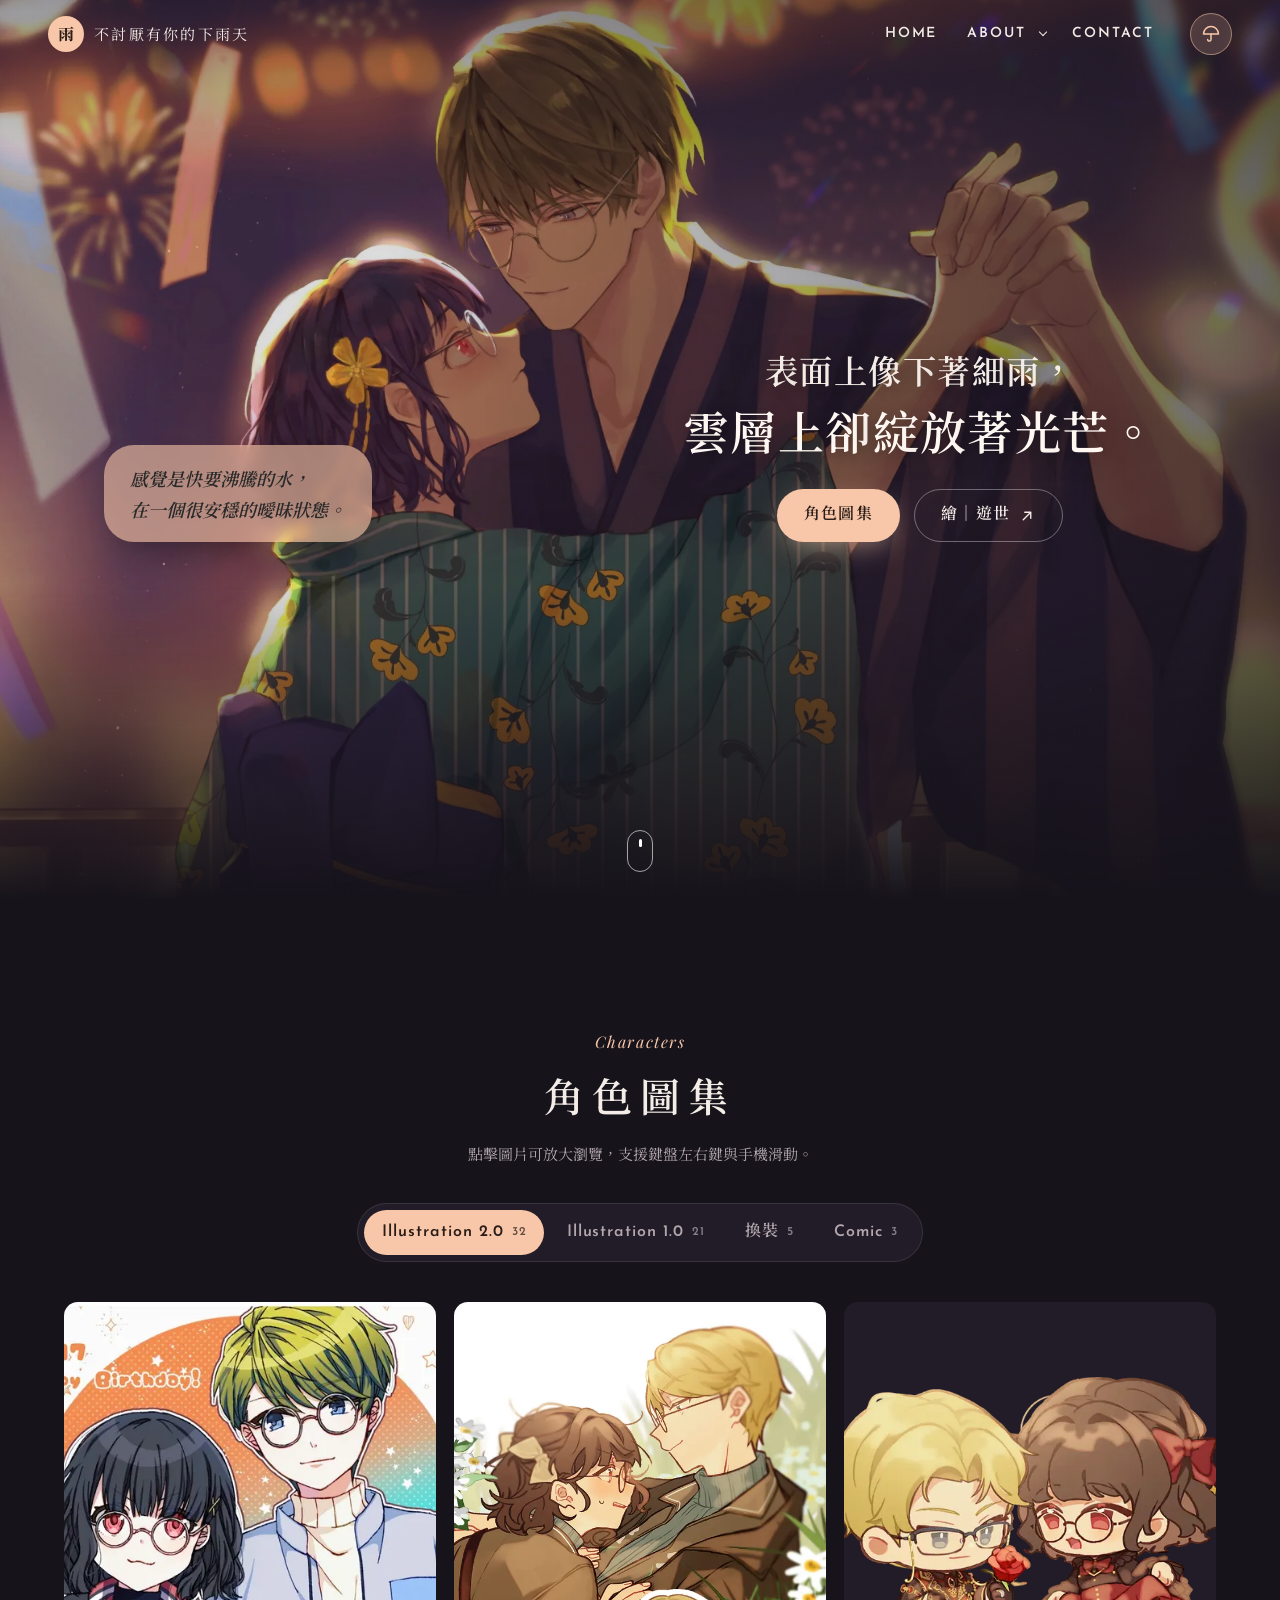
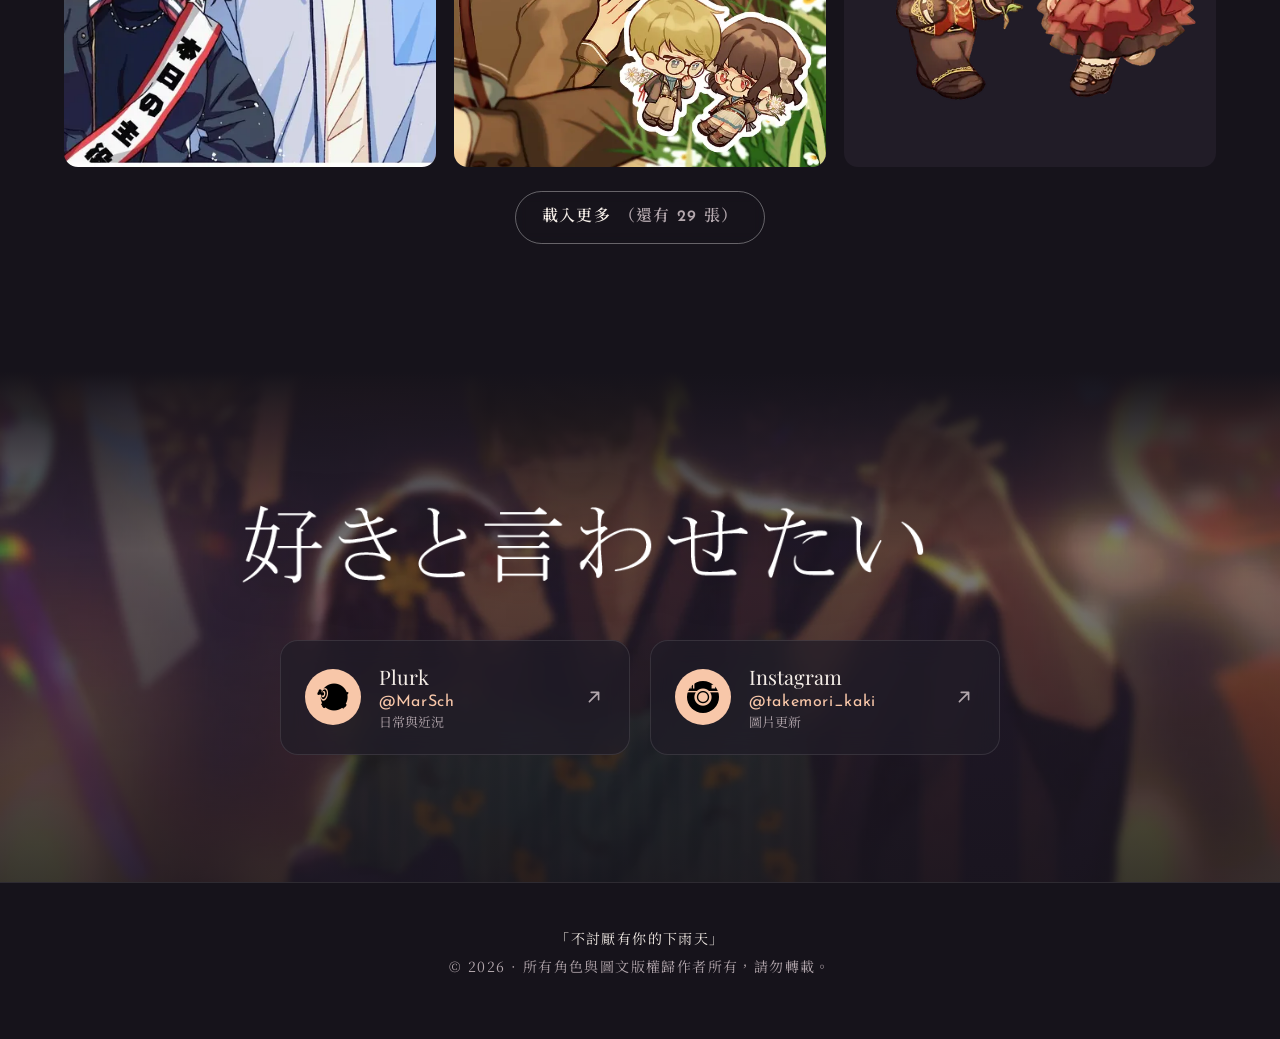
==== commit c4d9fe27: "修正頁尾聯絡區背景圖在 GitHub Pages 上不顯示" ====
--- a/index.html
+++ b/index.html
@@ -17,7 +17,7 @@
       rel="stylesheet"
       href="https://fonts.googleapis.com/css2?family=Josefin+Sans:wght@400;600;700&family=Noto+Serif+TC:wght@400;600;700&family=Playfair+Display:ital,wght@0,700;1,400&display=swap"
     />
-    <script type="module" crossorigin src="./assets/main-BVfNEYXm.js"></script>
+    <script type="module" crossorigin src="./assets/main-BjFFgLQY.js"></script>
     <link rel="modulepreload" crossorigin href="./assets/styles-B8dZqBLK.js">
     <link rel="stylesheet" crossorigin href="./assets/styles-BTAEhyAw.css">
   </head>
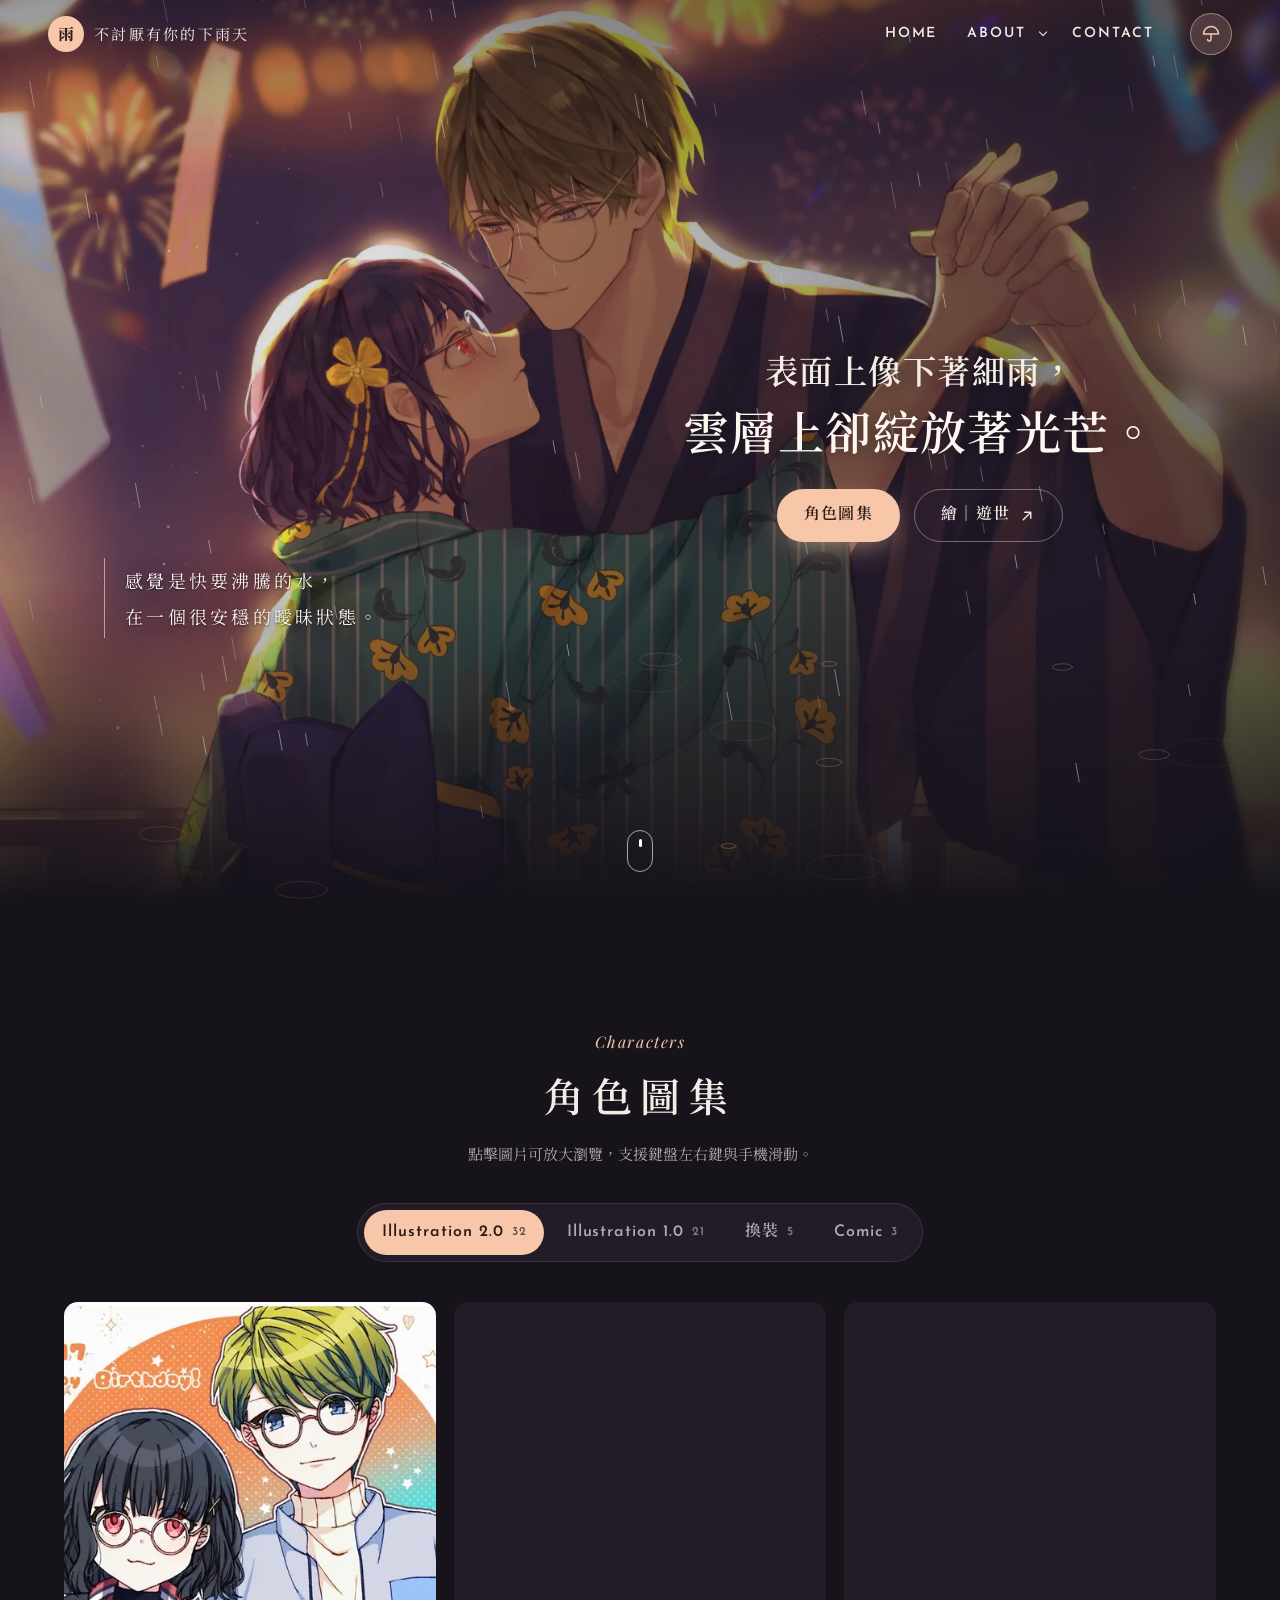
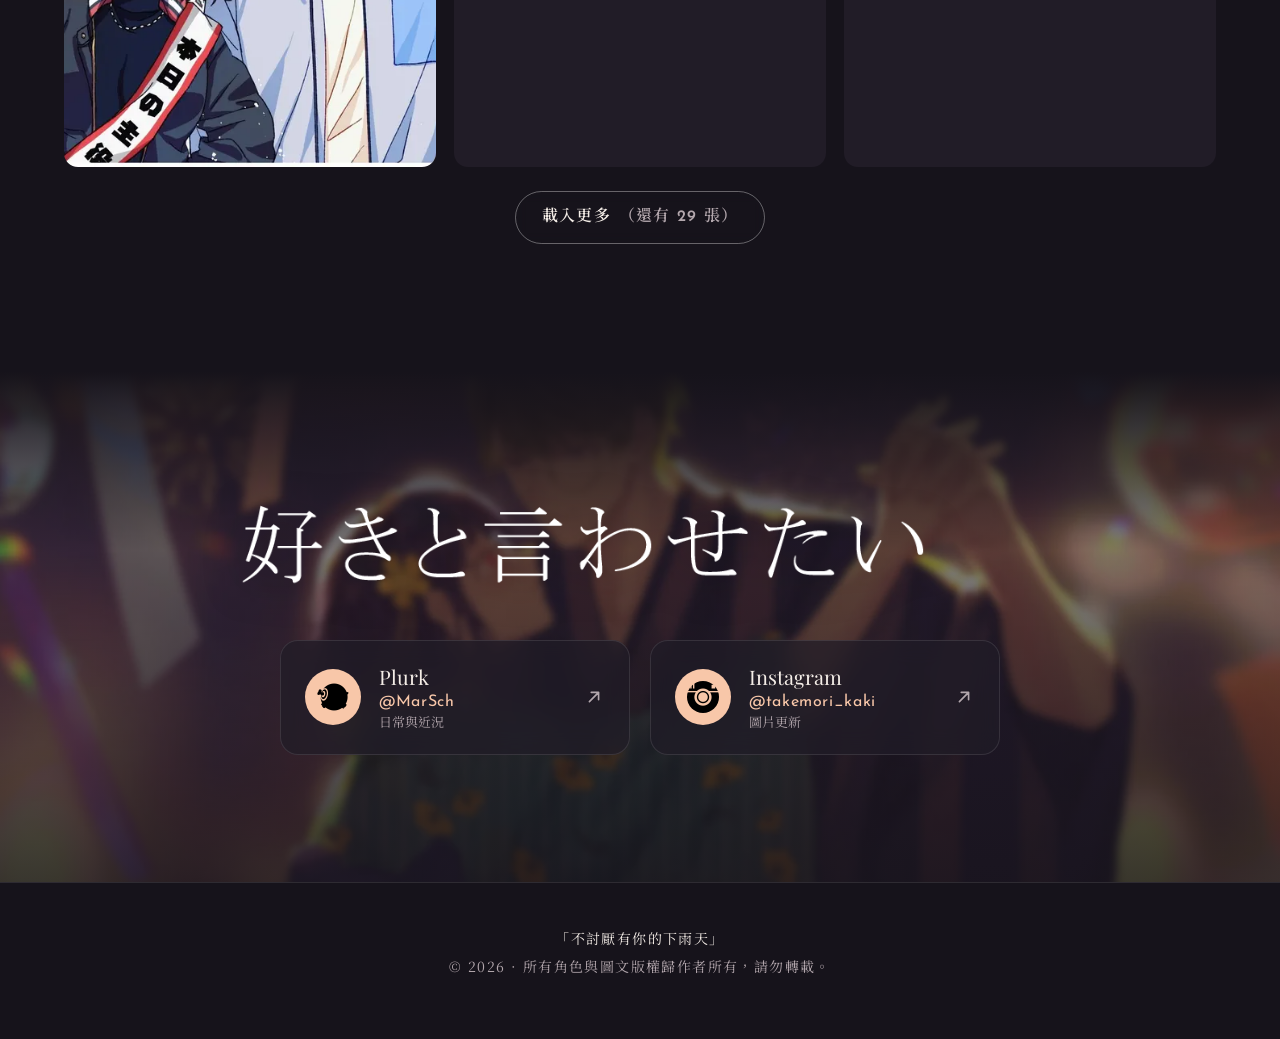
==== commit b2f89de9: "首頁主視覺文字改版：引言加入水波效果、大標題改整行淡入" ====
--- a/index.html
+++ b/index.html
@@ -17,9 +17,9 @@
       rel="stylesheet"
       href="https://fonts.googleapis.com/css2?family=Josefin+Sans:wght@400;600;700&family=Noto+Serif+TC:wght@400;600;700&family=Playfair+Display:ital,wght@0,700;1,400&display=swap"
     />
-    <script type="module" crossorigin src="./assets/main-BjFFgLQY.js"></script>
-    <link rel="modulepreload" crossorigin href="./assets/styles-B8dZqBLK.js">
-    <link rel="stylesheet" crossorigin href="./assets/styles-BTAEhyAw.css">
+    <script type="module" crossorigin src="./assets/main-C_u9YZ7O.js"></script>
+    <link rel="modulepreload" crossorigin href="./assets/styles-DG5l-f_C.js">
+    <link rel="stylesheet" crossorigin href="./assets/styles-A6MLGPcp.css">
   </head>
   <body>
     <div id="root"></div>
--- a/assets/styles-A6MLGPcp.css
+++ b/assets/styles-A6MLGPcp.css
@@ -0,0 +1 @@
+:root{--bg: #16131b;--surface: #211c27;--surface-2: #2b2532;--line: rgba(255, 255, 255, .1);--text: #f4ede7;--muted: #b3a7ad;--accent: #f8c7a9;--accent-strong: #ef9f7c;--accent-ink: #2a1d18;--radius: 18px;--header-h: 68px;--ease: cubic-bezier(.22, 1, .36, 1);--font-serif: "Noto Serif TC", "Playfair Display", serif;--font-display: "Playfair Display", "Noto Serif TC", serif;--font-ui: "Josefin Sans", "Noto Serif TC", system-ui, sans-serif;color-scheme:dark}*,*:before,*:after{box-sizing:border-box}html{scroll-behavior:smooth;scroll-padding-top:var(--header-h)}body{margin:0;background:var(--bg);color:var(--text);font-family:var(--font-serif);line-height:1.7;-webkit-font-smoothing:antialiased;overflow-x:hidden}body.no-scroll{overflow:hidden}html{cursor:url(../img/site/cursor.png) 4 46,auto}a,button,label{cursor:url(../img/site/cursor.png) 4 46,pointer}input,textarea{cursor:text}img{display:block;max-width:100%}a{color:inherit}button{font:inherit;color:inherit}svg{fill:none;stroke:currentColor;stroke-width:1.8;stroke-linecap:round;stroke-linejoin:round}:focus-visible{outline:2px solid var(--accent);outline-offset:3px;border-radius:6px}.muted{color:var(--muted)}.sr-only{position:absolute;width:1px;height:1px;overflow:hidden;clip:rect(0 0 0 0);white-space:nowrap}.skip-link{position:fixed;top:8px;left:8px;z-index:100;padding:8px 14px;background:var(--accent);color:var(--accent-ink);border-radius:8px;transform:translateY(-150%);transition:transform .2s}.skip-link:focus{transform:none}.btn{display:inline-flex;align-items:center;gap:8px;padding:12px 26px;border-radius:999px;border:1px solid transparent;font-family:var(--font-ui);font-weight:600;letter-spacing:.08em;text-decoration:none;background:none;transition:transform .3s var(--ease),background .3s,color .3s,border-color .3s,box-shadow .3s}.btn svg{width:18px;height:18px;transition:transform .3s var(--ease)}.btn:hover{transform:translateY(-2px)}.btn:hover svg{transform:translate(2px,-2px)}.btn-primary{background:var(--accent);color:var(--accent-ink);box-shadow:0 10px 30px -10px #f8c7a9b3}.btn-primary:hover{background:#ffd9c2;box-shadow:0 14px 34px -10px #f8c7a9e6}.btn-ghost{border-color:#ffffff59;color:var(--text);-webkit-backdrop-filter:blur(6px);backdrop-filter:blur(6px)}.btn-ghost:hover{border-color:var(--accent);color:var(--accent)}.icon-btn{display:inline-grid;place-items:center;width:42px;height:42px;border:1px solid var(--line);border-radius:50%;background:#16131b59;-webkit-backdrop-filter:blur(8px);backdrop-filter:blur(8px);text-decoration:none;transition:background .25s,color .25s,border-color .25s}.icon-btn svg{width:20px;height:20px}.icon-btn:hover{background:var(--accent);color:var(--accent-ink);border-color:var(--accent)}.site-header{position:fixed;inset:0 0 auto;z-index:40;height:var(--header-h);display:flex;align-items:center;gap:24px;padding:0 clamp(16px,4vw,48px);transition:transform .45s var(--ease),background .3s,box-shadow .3s}.site-header.is-solid{background:#16131bd1;-webkit-backdrop-filter:blur(14px);backdrop-filter:blur(14px);box-shadow:0 1px 0 var(--line)}.site-header.is-hidden{transform:translateY(-100%)}.brand{display:flex;align-items:center;gap:10px;text-decoration:none;margin-right:auto}.brand-mark{display:grid;place-items:center;width:36px;height:36px;border-radius:50%;background:var(--accent);color:var(--accent-ink);font-weight:700;transition:transform .5s var(--ease)}.brand:hover .brand-mark{transform:rotate(-12deg) scale(1.08)}.brand-text{font-size:15px;letter-spacing:.15em}.desktop-nav ul{list-style:none;margin:0;padding:0}.desktop-nav>ul{display:flex;gap:6px}.nav-item{position:relative;display:flex;align-items:center}.nav-link{position:relative;padding:8px 12px;font-family:var(--font-ui);font-weight:600;font-size:14px;letter-spacing:.14em;text-transform:uppercase;text-decoration:none}.nav-link:after{content:"";position:absolute;left:12px;right:12px;bottom:2px;height:1px;background:var(--accent);transform:scaleX(0);transform-origin:left;transition:transform .35s var(--ease)}.nav-item:hover .nav-link:after,.nav-link:focus-visible:after{transform:scaleX(1)}.nav-link.is-disabled{opacity:.85}.nav-caret{width:22px;height:22px;margin-left:-6px;border:0;background:none;position:relative}.nav-caret:before{content:"";position:absolute;top:0;right:0;bottom:0;left:0;margin:auto;width:6px;height:6px;border-right:1.5px solid currentColor;border-bottom:1.5px solid currentColor;transform:translateY(-2px) rotate(45deg);transition:transform .3s var(--ease)}.nav-item.is-open .nav-caret:before{transform:translateY(1px) rotate(-135deg)}.dropdown{position:absolute;top:calc(100% + 8px);left:0;min-width:200px;padding:8px!important;background:#211c27f5;-webkit-backdrop-filter:blur(14px);backdrop-filter:blur(14px);border:1px solid var(--line);border-radius:14px;box-shadow:0 20px 40px -12px #0009;opacity:0;visibility:hidden;transform:translateY(-6px);transition:opacity .25s,transform .3s var(--ease),visibility .25s}.dropdown:before{content:"";position:absolute;inset:-10px 0 auto;height:10px}.nav-item.is-open .dropdown,.nav-item:focus-within .dropdown{opacity:1;visibility:visible;transform:none}.dropdown-link{display:block;padding:9px 14px;border-radius:8px;font-family:var(--font-ui);font-size:14px;letter-spacing:.06em;text-decoration:none;transition:background .2s,color .2s,padding .25s var(--ease)}a.dropdown-link:hover{background:#f8c7a91f;color:var(--accent);padding-left:20px}.dropdown-link.is-disabled{color:var(--muted);opacity:.6}.header-actions{display:flex;gap:10px}.rain-toggle svg path:last-child{transition:opacity .3s}.rain-toggle.is-on{background:#f8c7a92e;border-color:#f8c7a980;color:var(--accent)}.menu-btn{display:none}.menu-btn span,.menu-btn span:before,.menu-btn span:after{display:block;width:18px;height:1.5px;background:currentColor;border-radius:2px;position:relative}.menu-btn span:before,.menu-btn span:after{content:"";position:absolute;left:0}.menu-btn span:before{top:-6px}.menu-btn span:after{top:6px;width:12px}.drawer{position:fixed;top:0;right:0;bottom:0;left:0;z-index:60;pointer-events:none}.drawer.is-open{pointer-events:auto}.drawer-backdrop{position:absolute;top:0;right:0;bottom:0;left:0;background:#08060c99;opacity:0;transition:opacity .35s}.drawer.is-open .drawer-backdrop{opacity:1}.drawer-panel{position:absolute;inset:0 0 0 auto;width:min(360px,86vw);padding:80px 28px 28px;background:var(--surface);overflow-y:auto;transform:translate(100%);transition:transform .45s var(--ease)}.drawer.is-open .drawer-panel{transform:none}.drawer-panel>ul{list-style:none;margin:0;padding:0}.drawer-item{border-bottom:1px solid var(--line);opacity:0;transform:translate(20px);transition:opacity .4s,transform .5s var(--ease);transition-delay:calc(var(--i) * 60ms + .12s)}.drawer.is-open .drawer-item{opacity:1;transform:none}.drawer-row{display:flex;align-items:center}.drawer-link{flex:1;padding:16px 0;font-family:var(--font-display);font-size:22px;letter-spacing:.06em;text-decoration:none}.drawer-toggle{width:40px;height:40px;border:0;background:none;position:relative}.drawer-toggle:before,.drawer-toggle:after{content:"";position:absolute;top:0;right:0;bottom:0;left:0;margin:auto;width:14px;height:1.5px;background:currentColor;transition:transform .35s var(--ease)}.drawer-toggle:after{transform:rotate(90deg)}.drawer-toggle.is-open:after{transform:rotate(0)}.drawer-sub{display:grid;grid-template-rows:0fr;transition:grid-template-rows .4s var(--ease)}.drawer-sub.is-open{grid-template-rows:1fr}.drawer-sub>ul{overflow:hidden;list-style:none;margin:0;padding:0 0 0 4px}.drawer-sub li:last-child{padding-bottom:12px}.drawer-sublink{display:block;padding:8px 0;font-family:var(--font-ui);color:var(--muted);text-decoration:none}a.drawer-sublink:hover{color:var(--accent)}.drawer-sublink.is-disabled{opacity:.5}.drawer-close{position:absolute;top:14px;right:18px;width:44px;height:44px;border:0;background:none}.drawer-close span:before,.drawer-close span:after{content:"";position:absolute;top:0;right:0;bottom:0;left:0;margin:auto;width:20px;height:1.5px;background:currentColor}.drawer-close span:before{transform:rotate(45deg)}.drawer-close span:after{transform:rotate(-45deg)}.hero{position:relative;min-height:100svh;display:grid;align-items:center;overflow:hidden;isolation:isolate}.hero-bg{position:absolute;top:-6%;right:-4%;bottom:-6%;left:-4%;z-index:-3;background:42% 28% / cover no-repeat;will-change:transform;transform:scale(1.08)}.hero-shade{position:absolute;top:0;right:0;bottom:0;left:0;z-index:-2;background:linear-gradient(90deg,#16131b26 30%,#16131ba6),linear-gradient(180deg,rgba(22,19,27,.35) 0%,transparent 25%,transparent 65%,var(--bg) 100%)}.rain{position:absolute;top:0;right:0;bottom:0;left:0;z-index:-1;width:100%;height:100%;opacity:0;transition:opacity 1s;pointer-events:none}.rain.is-on{opacity:1}.hero-inner{width:min(1200px,100%);margin:0 auto;padding:calc(var(--header-h) + 40px) clamp(16px,5vw,64px) 120px;display:grid;grid-template-columns:1fr 1fr;grid-template-areas:"small title" "small cta";align-items:end;gap:24px 48px}.hero-quote-small{grid-area:small;align-self:end;justify-self:start;margin:0;padding:14px 8px;text-align:center;border-top:1px solid rgba(248,199,169,.6);border-bottom:1px solid rgba(248,199,169,.6);color:#fff8f2;font-weight:400;font-size:clamp(15px,1.5vw,18px);letter-spacing:.18em;line-height:2;text-shadow:0 1px 2px rgba(0,0,0,.55),0 0 22px rgba(10,8,14,.75)}@media (min-width: 901px){.hero-quote-small{position:relative;top:96px;border-top:0;border-bottom:0;border-left:1px solid rgba(248,199,169,.7);padding:4px 0 4px 20px;text-align:left}}.hero-title{grid-area:title;margin:0;text-align:center;font-weight:600;letter-spacing:.06em;line-height:1.5;text-shadow:0 2px 24px rgba(0,0,0,.55)}.hero-title .line{display:block;font-size:clamp(22px,2.6vw,34px)}.hero-title .line-lg{font-size:clamp(28px,3.6vw,48px);color:#fff8f2}.char{display:inline-block;opacity:0;transform:translateY(-.9em);filter:blur(6px);animation:drizzle-in 2.2s cubic-bezier(.33,0,.2,1) forwards;animation-delay:var(--d)}.hero-quote-small .char{position:relative;animation:drizzle-in 1.5s cubic-bezier(.33,0,.2,1) var(--d) forwards,water-bob 4.8s ease-in-out calc(3.6s + var(--i) * .16s) infinite}.hero-quote-small .char:after{content:"";position:absolute;left:50%;top:50%;width:1.6em;height:.55em;margin:-.275em 0 0 -.8em;border-radius:50%;border:1px solid rgba(248,199,169,.75);opacity:0;pointer-events:none;animation:char-ripple 1.6s ease-out calc(var(--d) + 1.1s) both}@keyframes water-bob{0%,to{transform:translate(0)}25%{transform:translateY(-2.5px)}75%{transform:translateY(1.5px)}}@keyframes char-ripple{0%{opacity:0;transform:scale(.2)}15%{opacity:.9}to{opacity:0;transform:scale(1.9)}}@keyframes drizzle-in{0%{opacity:0;transform:translateY(-.9em);filter:blur(6px)}55%{opacity:.6;filter:blur(2px)}80%{opacity:1;transform:translateY(.06em);filter:blur(0)}to{opacity:1;transform:none;filter:none}}.fade-line{opacity:0;animation:line-up 2.2s cubic-bezier(.2,.6,.2,1) var(--d) forwards}@keyframes line-up{0%{opacity:0;transform:translateY(10px)}to{opacity:1;transform:none}}.hero-cta{grid-area:cta;display:flex;flex-wrap:wrap;gap:14px;justify-content:center;opacity:0;animation:fade-up 1.6s var(--ease) 4.6s forwards}@keyframes fade-up{0%{opacity:0;transform:translateY(16px)}to{opacity:1;transform:none}}.scroll-cue{position:absolute;left:50%;bottom:28px;width:26px;height:42px;margin-left:-13px;border:1.5px solid rgba(255,255,255,.6);border-radius:14px}.scroll-cue span{position:absolute;left:50%;top:8px;width:3px;height:8px;margin-left:-1.5px;background:#fff;border-radius:2px;animation:cue 1.8s ease-in-out infinite}@keyframes cue{0%{opacity:0;transform:translateY(0)}30%{opacity:1}to{opacity:0;transform:translateY(14px)}}.section{padding:clamp(72px,10vw,128px) clamp(16px,5vw,64px)}.section-head{text-align:center;max-width:640px;margin:0 auto 36px}.eyebrow{margin:0 0 6px;font-family:var(--font-display);font-style:italic;color:var(--accent);letter-spacing:.1em}.section-title{margin:0;font-size:clamp(28px,4vw,40px);letter-spacing:.2em;font-weight:600}.section-lead{margin:12px 0 0;color:var(--muted);font-size:15px;text-wrap:balance}.reveal{opacity:0;transform:translateY(28px);transition:opacity .8s var(--ease),transform .9s var(--ease);transition-delay:var(--delay, 0ms)}.reveal.is-visible{opacity:1;transform:none}.gallery{max-width:1320px;margin:0 auto}.tabs{position:relative;display:flex;justify-content:center;gap:4px;flex-wrap:wrap;width:fit-content;max-width:100%;margin:0 auto 40px;padding:6px;background:var(--surface);border:1px solid var(--line);border-radius:999px}.tab{position:relative;z-index:1;display:inline-flex;align-items:center;gap:8px;padding:9px 18px;border:0;border-radius:999px;background:none;font-family:var(--font-ui);font-weight:600;letter-spacing:.06em;color:var(--muted);transition:color .3s}.tab[aria-selected=true]{color:var(--accent-ink)}.tab-count{font-size:12px;opacity:.7}.tab-indicator{position:absolute;top:0;left:0;border-radius:999px;background:var(--accent);transition:transform .45s var(--ease),width .45s var(--ease),height .45s var(--ease)}.masonry{list-style:none;margin:0;padding:0;columns:4 260px;column-gap:18px}.tile{break-inside:avoid;margin-bottom:18px}.masonry.is-preview{columns:auto;display:grid;grid-template-columns:repeat(3,1fr);gap:18px}.masonry.is-preview .tile{margin-bottom:0}.masonry.is-preview .tile-btn{aspect-ratio:4 / 5!important}.tile-btn{position:relative;display:block;width:100%;padding:0;border:0;border-radius:14px;overflow:hidden;background:linear-gradient(110deg,var(--surface) 30%,var(--surface-2) 50%,var(--surface) 70%) 0 0 / 300% 100%;animation:shimmer 1.6s linear infinite}.tile-btn.is-loaded{animation:none;background:var(--surface)}@keyframes shimmer{to{background-position:-150% 0}}.tile-btn img{width:100%;height:100%;object-fit:cover;opacity:0;transform:scale(1.04);transition:opacity .6s,transform .8s var(--ease)}.tile-btn.is-loaded img{opacity:1;transform:none}.tile-btn:hover img{transform:scale(1.05)}.tile-overlay{position:absolute;top:0;right:0;bottom:0;left:0;display:flex;align-items:flex-end;justify-content:space-between;padding:14px 16px;background:linear-gradient(180deg,transparent 50%,rgba(10,8,14,.75));opacity:0;transition:opacity .35s}.tile-overlay svg{width:20px;height:20px;color:var(--accent);transform:scale(.6);transition:transform .4s var(--ease)}.tile-label{display:grid;gap:2px;text-align:left;transform:translateY(8px);transition:transform .4s var(--ease)}.tile-credit{font-size:15px;font-weight:600;letter-spacing:.08em;color:#fff}.tile-category{font-family:var(--font-ui);font-size:11px;letter-spacing:.1em;color:var(--accent)}.tile-btn:hover .tile-overlay,.tile-btn:focus-visible .tile-overlay{opacity:1}.tile-btn:hover .tile-overlay svg{transform:none}.tile-btn:hover .tile-label{transform:none}.load-more{display:flex;flex-wrap:wrap;justify-content:center;gap:12px;margin-top:24px}.gallery-anchor{scroll-margin-top:calc(var(--header-h) + 16px)}.lightbox{position:fixed;top:0;right:0;bottom:0;left:0;z-index:80;display:grid;grid-template-columns:minmax(0,1fr);grid-template-rows:auto minmax(0,1fr) auto auto;animation:lb-in .3s ease}@keyframes lb-in{0%{opacity:0}}.lightbox-backdrop{position:absolute;top:0;right:0;bottom:0;left:0;background:#0a080ef0;-webkit-backdrop-filter:blur(10px);backdrop-filter:blur(10px)}.lightbox-bar{position:relative;min-width:0;display:flex;align-items:center;gap:16px;padding:14px clamp(14px,3vw,28px)}.lightbox-counter{flex:none;font-family:var(--font-ui);font-weight:600;letter-spacing:.1em;white-space:nowrap}.lightbox-credit{flex:0 1 auto;min-width:0;overflow:hidden;white-space:nowrap;text-overflow:ellipsis;padding:4px 14px;border-radius:999px;background:#f8c7a926;border:1px solid rgba(248,199,169,.4);font-weight:600;letter-spacing:.1em}a.lightbox-credit{display:inline-flex;align-items:center;gap:6px;text-decoration:none;transition:background .25s,color .25s}a.lightbox-credit svg{flex:none;width:14px;height:14px;transition:transform .3s var(--ease)}a.lightbox-credit:hover{background:var(--accent);color:var(--accent-ink)}a.lightbox-credit:hover svg{transform:translate(2px,-2px)}.lightbox-label{font-family:var(--font-display);font-style:italic;color:var(--muted);font-size:14px}.lightbox-tools{flex:none;display:flex;gap:8px;margin-left:auto}.lightbox-related{position:relative;z-index:2;display:flex;align-items:center;flex-wrap:nowrap;gap:8px;padding:10px 16px 2px;min-width:0;overflow-x:auto;scrollbar-width:none;scroll-snap-type:x proximity;overscroll-behavior-x:contain}.lightbox-related::-webkit-scrollbar{display:none}.lightbox-related>:first-child{margin-left:auto}.lightbox-related>:last-child{margin-right:auto}.lightbox-related>*{flex:none;scroll-snap-align:start}.lightbox-related.fade-right{-webkit-mask-image:linear-gradient(90deg,#000 calc(100% - 40px),transparent);mask-image:linear-gradient(90deg,#000 calc(100% - 40px),transparent)}.lightbox-related.fade-left{-webkit-mask-image:linear-gradient(90deg,transparent,#000 40px);mask-image:linear-gradient(90deg,transparent,#000 40px)}.lightbox-related.fade-left.fade-right{-webkit-mask-image:linear-gradient(90deg,transparent,#000 40px,#000 calc(100% - 40px),transparent);mask-image:linear-gradient(90deg,transparent,#000 40px,#000 calc(100% - 40px),transparent)}.lightbox-related-label{padding:3px 10px;border-radius:999px;font-size:12px;letter-spacing:.1em;background:var(--accent);color:var(--accent-ink);font-weight:600}.lightbox-related-item{display:inline-flex;align-items:center;gap:10px;max-width:80vw;padding:5px 12px 5px 5px;border:1px solid rgba(248,199,169,.4);border-radius:999px;background:#211c27d9;text-align:left;transition:border-color .25s,background .25s}.lightbox-related-item:hover{border-color:var(--accent);background:#f8c7a91f}.lightbox-related-item img{width:36px;height:36px;flex:none;border-radius:50%;object-fit:cover}.lightbox-related-item span{display:grid;min-width:0;font-size:13px;line-height:1.35;white-space:nowrap}.lightbox-related-item small{color:var(--muted);font-size:12px;overflow:hidden;text-overflow:ellipsis}.lightbox-related-item svg{width:16px;height:16px;flex:none;color:var(--accent)}.lightbox-related-item.is-pending{cursor:default;border-style:dashed;border-color:var(--line);color:var(--muted);padding-right:14px}.lightbox-related-item.is-pending:hover{background:#211c27d9;border-color:var(--line)}.lightbox-related-item .pending-icon{display:grid;place-items:center;width:36px;height:36px;flex:none;border-radius:50%;border:1px dashed var(--line);background:var(--bg)}.lightbox-related-item .pending-icon svg{color:var(--muted)}.related-modal{position:fixed;top:0;right:0;bottom:0;left:0;z-index:90;display:grid;place-items:center;padding:16px}.related-modal-backdrop{position:absolute;top:0;right:0;bottom:0;left:0;background:#08060cb8;-webkit-backdrop-filter:blur(6px);backdrop-filter:blur(6px);animation:lb-in .25s ease}.related-modal-panel{position:relative;display:flex;flex-direction:column;max-width:min(960px,100%);max-height:100%;border-radius:18px;overflow:hidden;background:var(--surface);border:1px solid var(--line);box-shadow:0 30px 60px -20px #000c;animation:modal-in .35s var(--ease)}@keyframes modal-in{0%{opacity:0;transform:translateY(12px) scale(.97)}}.related-modal-head{display:flex;align-items:center;gap:10px;min-width:0;padding:10px 10px 10px 14px;border-bottom:1px solid var(--line)}.related-modal-open{margin-left:auto;flex:none}.related-modal-close{flex:none}.related-modal-body{position:relative;display:grid;place-items:center;min-height:160px;overflow:auto}.related-modal-body img{max-width:100%;max-height:calc(100svh - 96px);object-fit:contain;opacity:0;transition:opacity .35s}.related-modal-body img.is-loaded{opacity:1}@media (max-width: 560px){.lightbox-label{display:none}.lightbox-bar{gap:10px;padding:10px 12px}.lightbox-counter{font-size:13px;letter-spacing:.04em}.lightbox-credit{padding:4px 11px;font-size:13px;letter-spacing:.04em}.lightbox-tools{gap:6px}.lightbox-tools .icon-btn{width:36px;height:36px}.lightbox-tools .icon-btn svg{width:18px;height:18px}}.lightbox-stage{--stage-pad: clamp(8px, 6vw, 88px);position:relative;display:grid;place-items:center;min-height:0;overflow:hidden;touch-action:pan-y}.lightbox-stage img{position:absolute;inset:0 var(--stage-pad-r, var(--stage-pad)) 0 var(--stage-pad);margin:auto;max-width:calc(100% - var(--stage-pad) - var(--stage-pad-r, var(--stage-pad)));max-height:100%;object-fit:contain;border-radius:6px;-webkit-user-select:none;user-select:none;opacity:0;transform:scale(.97);transition:opacity .35s,transform .4s var(--ease);box-shadow:0 30px 60px -20px #000c}.lightbox-stage img.is-loaded{opacity:1;transform:none}.lightbox-stage.is-zoomed{overflow:auto;place-items:start center;touch-action:auto}.lightbox-stage.is-zoomed img{position:static;margin:0;max-width:none;max-height:none;width:min(1800px,160%)}.spinner{position:absolute;width:36px;height:36px;border-radius:50%;border:2px solid var(--line);border-top-color:var(--accent);animation:spin .8s linear infinite}@keyframes spin{to{transform:rotate(360deg)}}.lightbox-nav{position:absolute;top:50%;z-index:2;width:52px;height:52px;margin-top:-26px;border-radius:50%;border:1px solid var(--line);background:#211c27b3;display:grid;place-items:center;transition:background .25s,color .25s,transform .3s var(--ease)}.lightbox-nav svg{width:22px;height:22px}.lightbox-nav:hover{background:var(--accent);color:var(--accent-ink)}.lightbox-nav.prev{left:clamp(8px,2vw,24px)}.lightbox-nav.next{right:clamp(8px,2vw,24px)}.lightbox-nav.prev:hover{transform:translate(-3px)}.lightbox-nav.next:hover{transform:translate(3px)}.lightbox-series{display:none}@media (min-width: 901px){.lightbox.has-series .lightbox-stage{--stage-pad: calc(clamp(8px, 2vw, 24px) + 284px) }.lightbox.has-series .lightbox-related{display:none}.lightbox-series{position:absolute;z-index:3;right:calc(clamp(8px,2vw,24px) + 68px);bottom:104px;display:flex;flex-direction:column;gap:10px;width:200px;padding:12px;border-radius:16px;background:#211c27d9;border:1px solid var(--line);-webkit-backdrop-filter:blur(8px);backdrop-filter:blur(8px)}.lightbox-series .lightbox-related-label{align-self:flex-start}.lightbox-series .lightbox-related-label small{font-size:11px;opacity:.8}.lightbox-series ul{list-style:none;margin:0 -4px;padding:0 4px;display:grid;gap:4px;max-height:176px;overflow-y:auto;scrollbar-width:thin;overscroll-behavior:contain}.series-thumb{display:flex;align-items:center;gap:10px;width:100%;padding:6px;border:0;border-radius:10px;background:none;text-align:left;color:var(--muted);transition:background .2s,color .2s}.series-thumb:hover{background:#ffffff0f;color:var(--text)}.series-thumb.is-current{background:#f8c7a929;color:var(--accent)}.series-thumb img,.series-pending-box{width:44px;height:44px;flex:none;border-radius:8px;object-fit:cover;border:1.5px solid transparent;transition:border-color .2s}.series-thumb.is-current img{border-color:var(--accent)}.series-text{display:grid;min-width:0;line-height:1.35}.series-text b{font-size:13px;font-weight:600;color:var(--text);white-space:nowrap;overflow:hidden;text-overflow:ellipsis}.series-thumb.is-current .series-text b{color:var(--accent)}.series-text small{font-size:12px;white-space:nowrap;overflow:hidden;text-overflow:ellipsis}.series-thumb.is-pending{cursor:default}.series-thumb.is-pending:hover{background:none;color:var(--muted)}.series-thumb.is-pending .series-text b{color:var(--muted);font-weight:400}.series-pending-box{display:grid;place-items:center;border:1px dashed var(--line)}.series-pending-box svg{width:18px;height:18px}}.lightbox-strip{position:relative;display:flex;gap:8px;padding:12px 16px 18px;overflow-x:auto;scrollbar-width:none}.lightbox-strip::-webkit-scrollbar{display:none}.lightbox-strip button{flex:none;width:56px;height:56px;padding:0;border:2px solid transparent;border-radius:10px;overflow:hidden;background:var(--surface);opacity:.45;transition:opacity .25s,border-color .25s,transform .3s var(--ease)}.lightbox-strip button:hover{opacity:.85}.lightbox-strip button.is-active{opacity:1;border-color:var(--accent);transform:translateY(-3px)}.lightbox-strip img{width:100%;height:100%;object-fit:cover}.gallery-body.has-sidebar{display:grid;grid-template-columns:220px minmax(0,1fr);gap:28px;align-items:start}.gallery-main{min-width:0}.artist-sidebar{position:sticky;top:calc(var(--header-h) + 16px);max-height:calc(100vh - var(--header-h) - 32px);display:flex;flex-direction:column;gap:8px;padding:14px;overflow:hidden;background:var(--surface);border:1px solid var(--line);border-radius:var(--radius)}.artist-sidebar-head{display:flex;align-items:center;justify-content:space-between;font-weight:600;letter-spacing:.15em}.artist-sidebar .artist-list{overflow-y:auto;margin-right:-6px;padding-right:6px;scrollbar-width:thin}.artist-search{display:flex;align-items:center;gap:6px;padding:7px 10px;border-radius:10px;background:var(--bg);border:1px solid var(--line)}.artist-search:focus-within{border-color:var(--accent)}.artist-search svg{width:16px;height:16px;flex:none;color:var(--muted)}.artist-search input{flex:1;min-width:0;border:0;outline:0;background:none;color:var(--text);font:inherit;font-size:14px}.artist-list{list-style:none;margin:0;padding:0;display:grid;gap:2px}.artist-item{display:flex;align-items:center;gap:8px;width:100%;padding:7px 8px;border:0;border-radius:8px;background:none;text-align:left;font-size:14px;color:var(--muted);transition:background .2s,color .2s}.artist-item:hover{background:#ffffff0d;color:var(--text)}.artist-item.is-on{background:#f8c7a924;color:var(--accent)}.artist-all{font-weight:600}.artist-name{flex:1;min-width:0;overflow:hidden;text-overflow:ellipsis;white-space:nowrap}.artist-count{font-family:var(--font-ui);font-size:12px;opacity:.75}.artist-check{display:grid;place-items:center;width:16px;height:16px;flex:none;border-radius:4px;border:1.5px solid var(--line);transition:background .2s,border-color .2s}.artist-check svg{width:12px;height:12px;stroke-width:3;opacity:0;color:var(--accent-ink)}.is-on .artist-check{background:var(--accent);border-color:var(--accent)}.is-on .artist-check svg{opacity:1}.artist-clear{border:0;background:none;padding:0 2px;font-size:13px;color:var(--accent);text-decoration:underline;text-underline-offset:3px}.artist-empty{margin:8px 4px;font-size:13px;color:var(--muted)}.artist-result{display:flex;flex-wrap:wrap;align-items:center;gap:10px;margin:0 0 16px;font-size:14px;color:var(--muted)}.artist-mobile-bar{display:none}.artist-sheet-trigger{display:inline-flex;align-items:center;gap:6px;padding:7px 14px;border-radius:999px;border:1px solid var(--line);background:var(--surface);font-size:14px;letter-spacing:.08em}.artist-sheet-trigger svg{width:16px;height:16px}.artist-sheet-trigger.is-active{border-color:var(--accent);color:var(--accent)}.artist-chosen{font-size:13px;color:var(--muted);overflow:hidden;text-overflow:ellipsis;white-space:nowrap;min-width:0}.artist-sheet{position:fixed;top:0;right:0;bottom:0;left:0;z-index:85}.artist-sheet-backdrop{position:absolute;top:0;right:0;bottom:0;left:0;background:#08060c99;animation:lb-in .25s ease}.artist-sheet-panel{position:absolute;left:0;right:0;bottom:0;max-height:78svh;display:flex;flex-direction:column;gap:10px;padding:14px 16px calc(16px + env(safe-area-inset-bottom));border-radius:20px 20px 0 0;background:var(--surface);animation:sheet-up .35s var(--ease)}@keyframes sheet-up{0%{transform:translateY(100%)}}.artist-sheet-head{display:flex;align-items:center;justify-content:space-between;font-weight:600;letter-spacing:.1em}.artist-sheet-list{overflow-y:auto;min-height:0;flex:1}.artist-sheet-actions{display:grid;grid-template-columns:auto 1fr;gap:10px}.artist-sheet-actions .btn{justify-content:center}@media (max-width: 900px){.gallery-body.has-sidebar{display:block}.artist-sidebar{display:none}.artist-mobile-bar{display:flex;align-items:center;gap:10px;margin:0 0 16px}}.comic-badge{position:absolute;top:10px;right:10px;z-index:1;display:inline-flex;align-items:center;gap:4px;padding:4px 9px;border-radius:999px;background:#16131bc7;-webkit-backdrop-filter:blur(6px);backdrop-filter:blur(6px);font-family:var(--font-ui);font-size:13px;font-weight:600;color:var(--accent)}.comic-badge svg{width:14px;height:14px}.comic-reader{position:fixed;top:0;right:0;bottom:0;left:0;z-index:80;display:grid;grid-template-columns:minmax(0,1fr);grid-template-rows:auto 1fr auto;background:#0a080ef7;animation:lb-in .3s ease}.comic-bar{display:flex;align-items:center;gap:12px;flex-wrap:wrap;padding:12px clamp(14px,3vw,28px);border-bottom:1px solid var(--line)}.comic-info{display:flex;align-items:center;gap:12px;min-width:0;flex:1}.comic-title{font-weight:600;letter-spacing:.1em;white-space:nowrap;overflow:hidden;text-overflow:ellipsis}.comic-tools{display:flex;align-items:center;gap:10px}.comic-mode{display:flex;padding:3px;border-radius:999px;background:var(--surface);border:1px solid var(--line)}.comic-mode button{padding:6px 14px;border:0;border-radius:999px;background:none;font-size:13px;letter-spacing:.1em;color:var(--muted);transition:background .25s,color .25s}.comic-mode button[aria-pressed=true]{background:var(--accent);color:var(--accent-ink)}.comic-scroll{overflow-y:auto;overscroll-behavior:contain;padding:16px 12px 40px}.comic-page{max-width:900px;margin:0 auto 12px;scroll-margin-top:8px}.comic-page img{width:100%;height:auto;border-radius:4px;background:var(--surface)}.comic-end{max-width:900px;margin:32px auto 0;text-align:center;color:var(--muted);letter-spacing:.3em}.comic-stage{position:relative;display:grid;place-items:center;min-height:0;overflow:hidden;touch-action:pan-y;-webkit-user-select:none;user-select:none}.comic-stage img{max-width:calc(100vw - 32px);max-height:calc(100svh - 150px);object-fit:contain;animation:panel-in-soft .35s ease}@keyframes panel-in-soft{0%{opacity:0}}.comic-stage .lightbox-nav:disabled{opacity:.25;pointer-events:none}.comic-progress{display:flex;align-items:center;gap:12px;padding:10px clamp(14px,3vw,28px) 14px;font-family:var(--font-ui);font-size:13px;color:var(--muted);border-top:1px solid var(--line)}.comic-progress-bar{flex:1;height:3px;border-radius:3px;background:var(--line);overflow:hidden}.comic-progress-bar span{display:block;height:100%;background:var(--accent);transition:width .3s var(--ease)}.connect{position:relative;overflow:hidden;isolation:isolate}.connect:before{content:"";position:absolute;top:0;right:0;bottom:0;left:0;z-index:-2;background:var(--connect-bg) 80% 45% / cover no-repeat}.connect:after{content:"";position:absolute;top:0;right:0;bottom:0;left:0;z-index:-1;background:linear-gradient(180deg,var(--bg),rgba(22,19,27,.55) 35%,rgba(22,19,27,.85))}.connect-inner{max-width:1100px;margin:0 auto;display:grid;gap:48px;justify-items:center}.connect-title img{width:min(720px,100%);height:auto;filter:drop-shadow(0 4px 20px rgba(0,0,0,.5))}.social-grid{display:grid;grid-template-columns:repeat(auto-fit,minmax(260px,1fr));gap:20px;width:min(720px,100%)}.social-card{--rx: 0deg;--ry: 0deg;--mx: 50%;--my: 50%;position:relative;display:flex;align-items:center;gap:18px;padding:22px 24px;overflow:hidden;border:1px solid var(--line);border-radius:var(--radius);text-decoration:none;background:#211c27b8;-webkit-backdrop-filter:blur(12px);backdrop-filter:blur(12px);transform:perspective(700px) rotateX(var(--rx)) rotateY(var(--ry));transition:transform .25s ease-out,border-color .3s}.social-card:before{content:"";position:absolute;top:0;right:0;bottom:0;left:0;z-index:-1;opacity:0;transition:opacity .3s;background:radial-gradient(240px circle at var(--mx) var(--my),rgba(248,199,169,.22),transparent 60%)}.social-card:hover{border-color:#f8c7a980}.social-card:hover:before{opacity:1}.social-card img{width:56px;height:56px;padding:12px;object-fit:contain;border-radius:50%;background:var(--accent);transition:transform .5s var(--ease)}.social-card:hover img{transform:rotate(-8deg) scale(1.08)}.social-text{display:grid;line-height:1.4}.social-name{font-family:var(--font-display);font-size:20px}.social-handle{font-family:var(--font-ui);color:var(--accent);letter-spacing:.04em}.social-note{font-size:13px;color:var(--muted)}.social-arrow{width:22px;height:22px;margin-left:auto;color:var(--muted);transition:transform .35s var(--ease),color .3s}.social-card:hover .social-arrow{color:var(--accent);transform:translate(3px,-3px)}.site-footer{padding:40px 16px 56px;text-align:center;border-top:1px solid var(--line);font-size:14px;letter-spacing:.1em}.site-footer p{margin:4px 0}.back-to-top{position:fixed;right:clamp(14px,3vw,28px);bottom:clamp(14px,3vw,28px);z-index:30;width:52px;height:52px;padding:0;border:0;border-radius:50%;background:#211c27d9;-webkit-backdrop-filter:blur(8px);backdrop-filter:blur(8px);box-shadow:0 10px 24px -8px #0009;opacity:0;transform:translateY(16px) scale(.9);pointer-events:none;transition:opacity .3s,transform .4s var(--ease)}.back-to-top.is-visible{opacity:1;transform:none;pointer-events:auto}.back-to-top:hover{transform:translateY(-3px)}.back-to-top svg{width:100%;height:100%;transform:rotate(-90deg)}.back-to-top .track{stroke:var(--line);stroke-width:2.5}.back-to-top .bar{stroke:var(--accent);stroke-width:2.5;transition:stroke-dashoffset .15s linear}.back-to-top .arrow{transform:rotate(90deg);transform-origin:center;stroke:var(--text)}@media (max-width: 900px){.desktop-nav{display:none}.menu-btn{display:inline-grid}.brand-text{display:none}.hero-inner{grid-template-columns:1fr;grid-template-areas:"title" "cta" "small";align-content:end;padding-bottom:40px;gap:22px}.hero{align-items:end}.hero-bg{background-position:30% 28%}.hero-quote-small{justify-self:center;padding:12px 6px;letter-spacing:.16em}.hero-shade{background:linear-gradient(180deg,rgba(22,19,27,.3),rgba(22,19,27,.35) 40%,var(--bg) 100%)}}@media (max-width: 560px){.masonry{columns:2;column-gap:10px}.masonry.is-preview{gap:8px}.tile{margin-bottom:10px}.tab{padding:8px 12px;font-size:13px}.tabs{display:grid;grid-template-columns:repeat(2,minmax(0,1fr));width:100%;border-radius:18px}.tab{justify-content:center}.lightbox-nav,.scroll-cue{display:none}}@media (hover: none){.tile-overlay{display:none}}@media (prefers-reduced-motion: reduce){*,*:before,*:after{animation-duration:.01ms!important;animation-delay:0ms!important;transition-duration:.01ms!important}html{scroll-behavior:auto}.reveal{opacity:1;transform:none}}
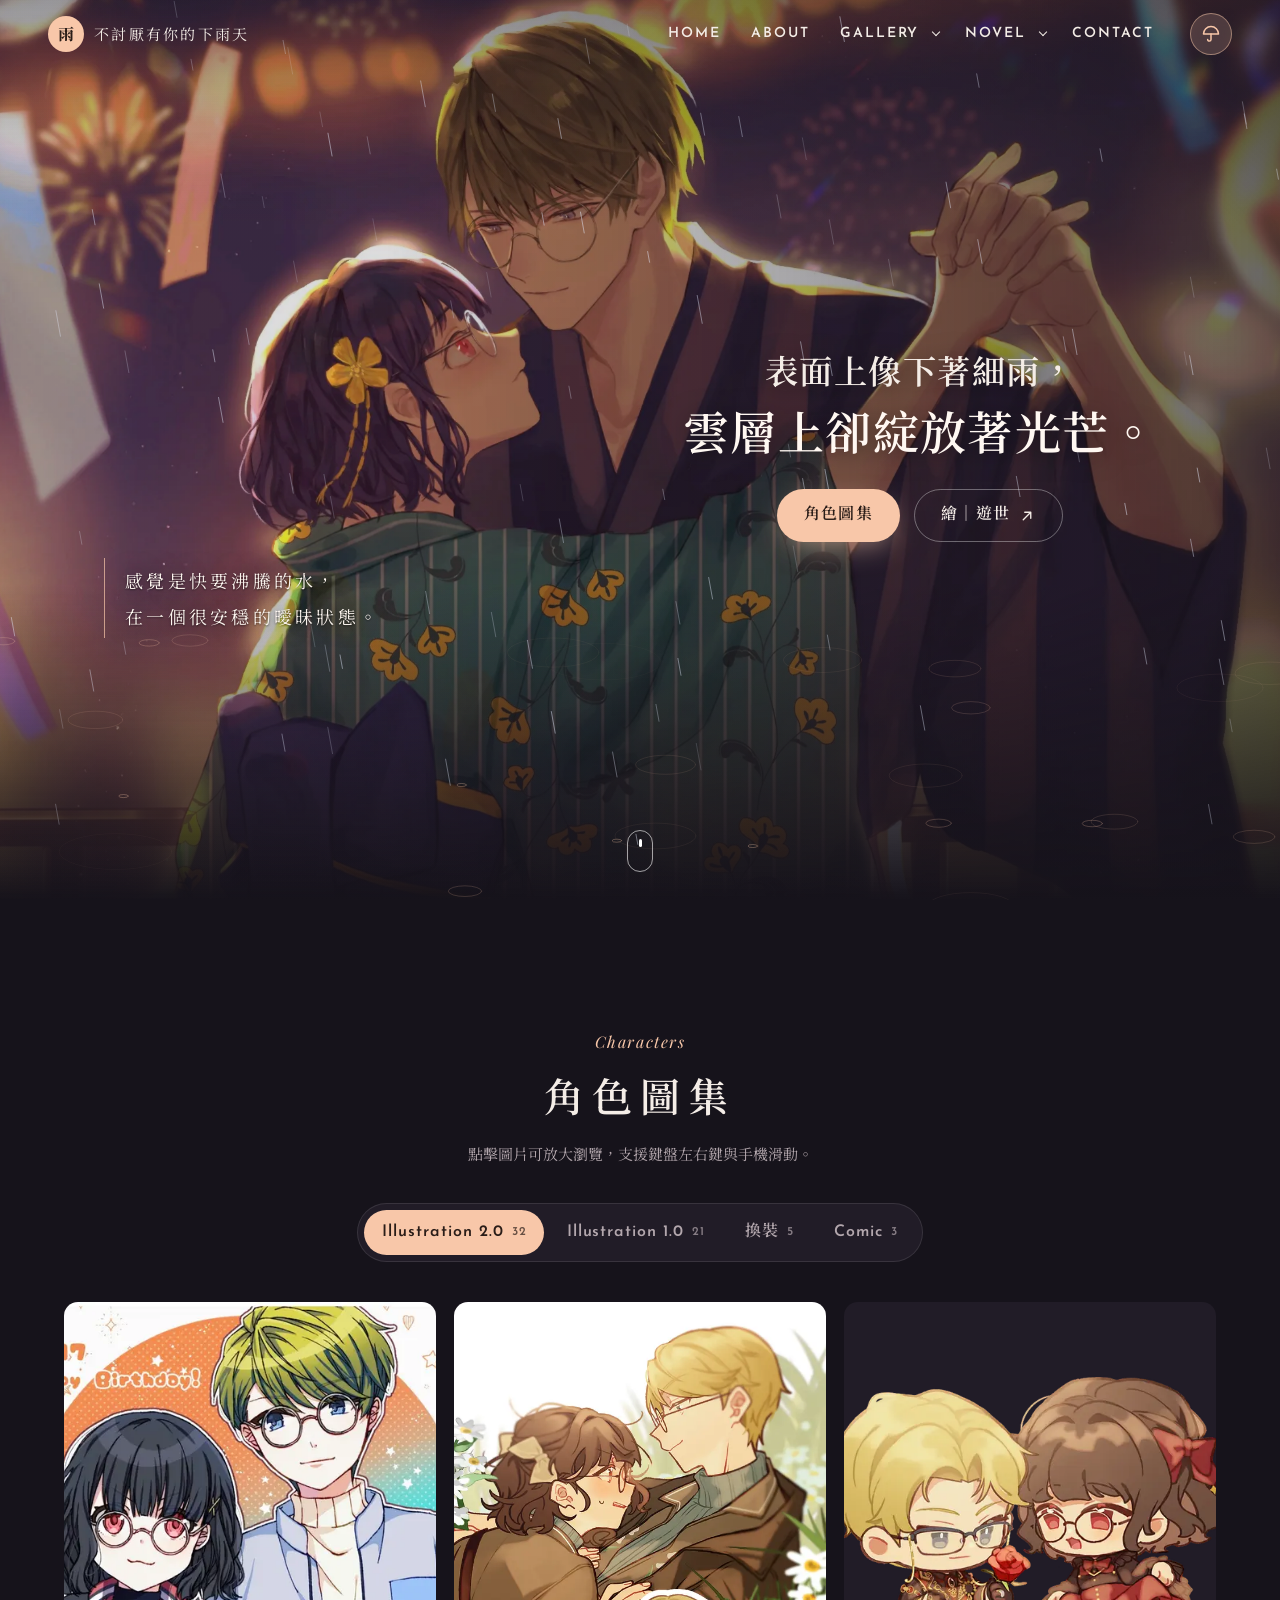
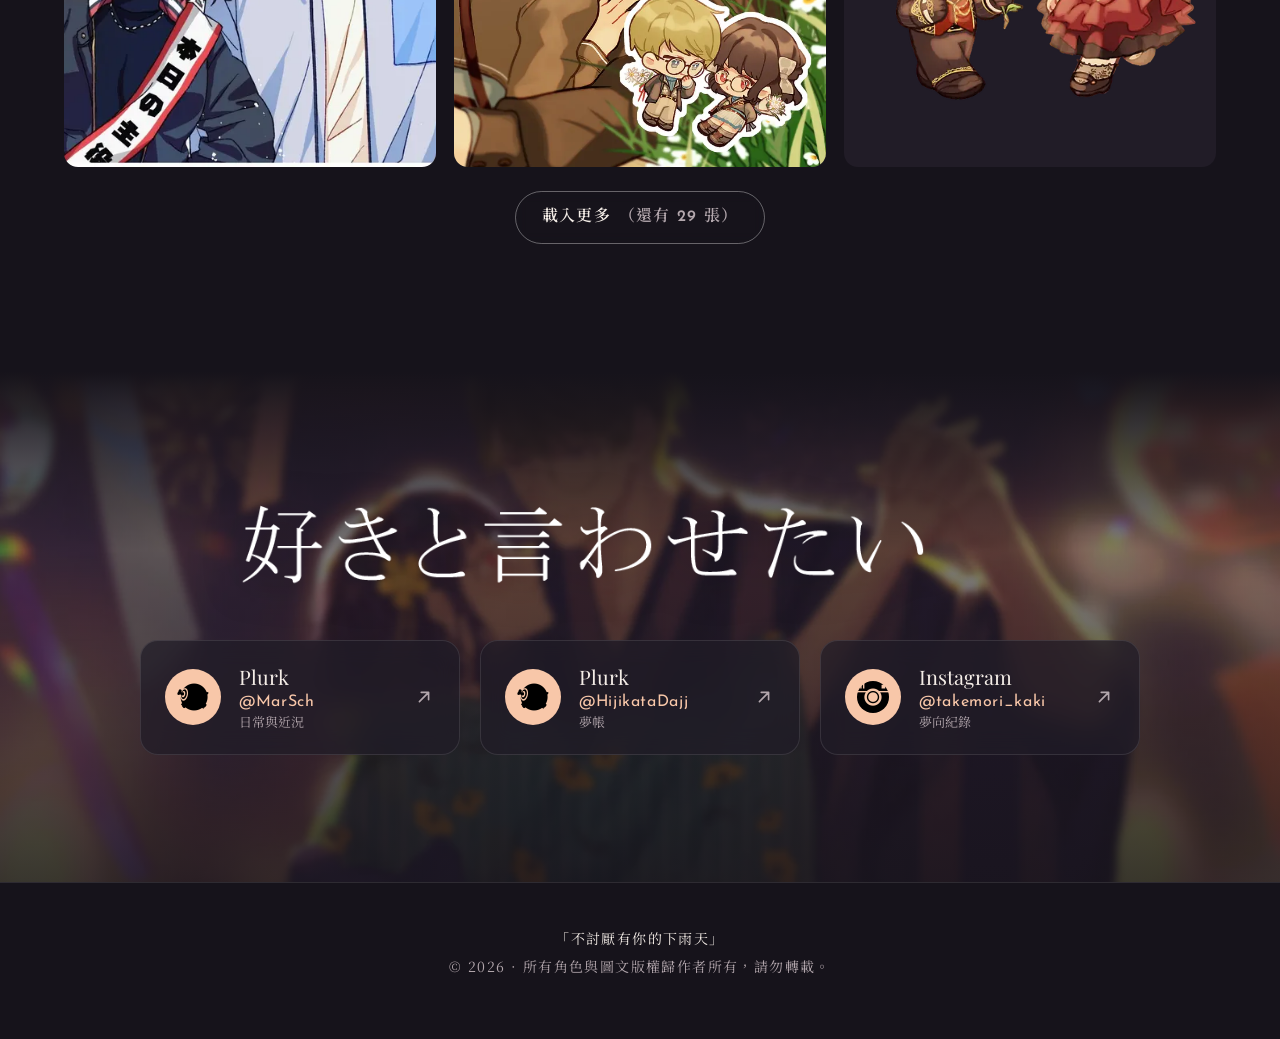
==== commit 674fda8c: "新增 Novel 文字作品頁、選單改版 - 新增 Novel 頁：委託作品／原創／雨中來信三個分頁，全文收錄於站內，直書／橫書閱讀器 - 委託作品新增作者篩選；R18 文章以密碼加密 - 選單改為 H" ====
--- a/index.html
+++ b/index.html
@@ -17,9 +17,10 @@
       rel="stylesheet"
       href="https://fonts.googleapis.com/css2?family=Josefin+Sans:wght@400;600;700&family=Noto+Serif+TC:wght@400;600;700&family=Playfair+Display:ital,wght@0,700;1,400&display=swap"
     />
-    <script type="module" crossorigin src="./assets/main-C_u9YZ7O.js"></script>
-    <link rel="modulepreload" crossorigin href="./assets/styles-DG5l-f_C.js">
-    <link rel="stylesheet" crossorigin href="./assets/styles-A6MLGPcp.css">
+    <script type="module" crossorigin src="./assets/main-DoSJac_8.js"></script>
+    <link rel="modulepreload" crossorigin href="./assets/styles-CQiTc53d.js">
+    <link rel="modulepreload" crossorigin href="./assets/Lightbox-CLWxHlab.js">
+    <link rel="stylesheet" crossorigin href="./assets/styles-ChFkTZhy.css">
   </head>
   <body>
     <div id="root"></div>
--- a/assets/styles-ChFkTZhy.css
+++ b/assets/styles-ChFkTZhy.css
@@ -0,0 +1 @@
+:root{--bg: #16131b;--surface: #211c27;--surface-2: #2b2532;--line: rgba(255, 255, 255, .1);--text: #f4ede7;--muted: #b3a7ad;--accent: #f8c7a9;--accent-strong: #ef9f7c;--accent-ink: #2a1d18;--radius: 18px;--header-h: 68px;--ease: cubic-bezier(.22, 1, .36, 1);--font-serif: "Noto Serif TC", "Playfair Display", serif;--font-display: "Playfair Display", "Noto Serif TC", serif;--font-ui: "Josefin Sans", "Noto Serif TC", system-ui, sans-serif;color-scheme:dark}*,*:before,*:after{box-sizing:border-box}html{scroll-behavior:smooth;scroll-padding-top:var(--header-h)}body{margin:0;background:var(--bg);color:var(--text);font-family:var(--font-serif);line-height:1.7;-webkit-font-smoothing:antialiased;overflow-x:hidden}body.no-scroll{overflow:hidden}main{overflow-x:clip}html{cursor:url(../img/site/cursor.png) 4 46,auto}a,button,label{cursor:url(../img/site/cursor.png) 4 46,pointer}input,textarea{cursor:text}img{display:block;max-width:100%}a{color:inherit}button{font:inherit;color:inherit}svg{fill:none;stroke:currentColor;stroke-width:1.8;stroke-linecap:round;stroke-linejoin:round}:focus-visible{outline:2px solid var(--accent);outline-offset:3px;border-radius:6px}.muted{color:var(--muted)}.sr-only{position:absolute;width:1px;height:1px;overflow:hidden;clip:rect(0 0 0 0);white-space:nowrap}.skip-link{position:fixed;top:8px;left:8px;z-index:100;padding:8px 14px;background:var(--accent);color:var(--accent-ink);border-radius:8px;transform:translateY(-150%);transition:transform .2s}.skip-link:focus{transform:none}.btn{display:inline-flex;align-items:center;gap:8px;padding:12px 26px;border-radius:999px;border:1px solid transparent;font-family:var(--font-ui);font-weight:600;letter-spacing:.08em;text-decoration:none;background:none;transition:transform .3s var(--ease),background .3s,color .3s,border-color .3s,box-shadow .3s}.btn svg{width:18px;height:18px;transition:transform .3s var(--ease)}.btn:hover{transform:translateY(-2px)}.btn:hover svg{transform:translate(2px,-2px)}.btn-primary{background:var(--accent);color:var(--accent-ink);box-shadow:0 10px 30px -10px #f8c7a9b3}.btn-primary:hover{background:#ffd9c2;box-shadow:0 14px 34px -10px #f8c7a9e6}.btn-ghost{border-color:#ffffff59;color:var(--text);-webkit-backdrop-filter:blur(6px);backdrop-filter:blur(6px)}.btn-ghost:hover{border-color:var(--accent);color:var(--accent)}.icon-btn{display:inline-grid;place-items:center;width:42px;height:42px;border:1px solid var(--line);border-radius:50%;background:#16131b59;-webkit-backdrop-filter:blur(8px);backdrop-filter:blur(8px);text-decoration:none;transition:background .25s,color .25s,border-color .25s}.icon-btn svg{width:20px;height:20px}.icon-btn:hover{background:var(--accent);color:var(--accent-ink);border-color:var(--accent)}.site-header{position:fixed;inset:0 0 auto;z-index:40;height:var(--header-h);display:flex;align-items:center;gap:24px;padding:0 clamp(16px,4vw,48px);transition:transform .45s var(--ease),background .3s,box-shadow .3s}.site-header.is-solid{background:#16131bd1;-webkit-backdrop-filter:blur(14px);backdrop-filter:blur(14px);box-shadow:0 1px 0 var(--line)}.site-header.is-hidden{transform:translateY(-100%)}.brand{display:flex;align-items:center;gap:10px;text-decoration:none;margin-right:auto}.brand-mark{display:grid;place-items:center;width:36px;height:36px;border-radius:50%;background:var(--accent);color:var(--accent-ink);font-weight:700;transition:transform .5s var(--ease)}.brand:hover .brand-mark{transform:rotate(-12deg) scale(1.08)}.brand-text{font-size:15px;letter-spacing:.15em}.desktop-nav ul{list-style:none;margin:0;padding:0}.desktop-nav>ul{display:flex;gap:6px}.nav-item{position:relative;display:flex;align-items:center}.nav-link{position:relative;padding:8px 12px;font-family:var(--font-ui);font-weight:600;font-size:14px;letter-spacing:.14em;text-transform:uppercase;text-decoration:none}.nav-link:after{content:"";position:absolute;left:12px;right:12px;bottom:2px;height:1px;background:var(--accent);transform:scaleX(0);transform-origin:left;transition:transform .35s var(--ease)}.nav-item:hover .nav-link:after,.nav-link:focus-visible:after{transform:scaleX(1)}.nav-link.is-disabled{opacity:.85}.nav-caret{width:22px;height:22px;margin-left:-6px;border:0;background:none;position:relative}.nav-caret:before{content:"";position:absolute;top:0;right:0;bottom:0;left:0;margin:auto;width:6px;height:6px;border-right:1.5px solid currentColor;border-bottom:1.5px solid currentColor;transform:translateY(-2px) rotate(45deg);transition:transform .3s var(--ease)}.nav-item.is-open .nav-caret:before{transform:translateY(1px) rotate(-135deg)}.dropdown{position:absolute;top:calc(100% + 8px);left:0;min-width:200px;padding:8px!important;background:#211c27f5;-webkit-backdrop-filter:blur(14px);backdrop-filter:blur(14px);border:1px solid var(--line);border-radius:14px;box-shadow:0 20px 40px -12px #0009;opacity:0;visibility:hidden;transform:translateY(-6px);transition:opacity .25s,transform .3s var(--ease),visibility .25s}.dropdown:before{content:"";position:absolute;inset:-10px 0 auto;height:10px}.nav-item.is-open .dropdown,.nav-item:focus-within .dropdown{opacity:1;visibility:visible;transform:none}.dropdown-link{display:block;padding:9px 14px;border-radius:8px;font-family:var(--font-ui);font-size:14px;letter-spacing:.06em;text-decoration:none;transition:background .2s,color .2s,padding .25s var(--ease)}a.dropdown-link:hover{background:#f8c7a91f;color:var(--accent);padding-left:20px}.dropdown-link.is-disabled{color:var(--muted);opacity:.6}.header-actions{display:flex;gap:10px}.rain-toggle svg path:last-child{transition:opacity .3s}.rain-toggle.is-on{background:#f8c7a92e;border-color:#f8c7a980;color:var(--accent)}.menu-btn{display:none}.menu-btn span,.menu-btn span:before,.menu-btn span:after{display:block;width:18px;height:1.5px;background:currentColor;border-radius:2px;position:relative}.menu-btn span:before,.menu-btn span:after{content:"";position:absolute;left:0}.menu-btn span:before{top:-6px}.menu-btn span:after{top:6px;width:12px}.drawer{position:fixed;top:0;right:0;bottom:0;left:0;z-index:60;pointer-events:none}.drawer.is-open{pointer-events:auto}.drawer-backdrop{position:absolute;top:0;right:0;bottom:0;left:0;background:#08060c99;opacity:0;transition:opacity .35s}.drawer.is-open .drawer-backdrop{opacity:1}.drawer-panel{position:absolute;inset:0 0 0 auto;width:min(360px,86vw);padding:80px 28px 28px;background:var(--surface);overflow-y:auto;transform:translate(100%);transition:transform .45s var(--ease)}.drawer.is-open .drawer-panel{transform:none}.drawer-panel>ul{list-style:none;margin:0;padding:0}.drawer-item{border-bottom:1px solid var(--line);opacity:0;transform:translate(20px);transition:opacity .4s,transform .5s var(--ease);transition-delay:calc(var(--i) * 60ms + .12s)}.drawer.is-open .drawer-item{opacity:1;transform:none}.drawer-row{display:flex;align-items:center}.drawer-link{flex:1;padding:16px 0;font-family:var(--font-display);font-size:22px;letter-spacing:.06em;text-decoration:none}.drawer-toggle{width:40px;height:40px;border:0;background:none;position:relative}.drawer-toggle:before,.drawer-toggle:after{content:"";position:absolute;top:0;right:0;bottom:0;left:0;margin:auto;width:14px;height:1.5px;background:currentColor;transition:transform .35s var(--ease)}.drawer-toggle:after{transform:rotate(90deg)}.drawer-toggle.is-open:after{transform:rotate(0)}.drawer-sub{display:grid;grid-template-rows:0fr;transition:grid-template-rows .4s var(--ease)}.drawer-sub.is-open{grid-template-rows:1fr}.drawer-sub>ul{overflow:hidden;list-style:none;margin:0;padding:0 0 0 4px}.drawer-sub li:last-child{padding-bottom:12px}.drawer-sublink{display:block;padding:8px 0;font-family:var(--font-ui);color:var(--muted);text-decoration:none}a.drawer-sublink:hover{color:var(--accent)}.drawer-sublink.is-disabled{opacity:.5}.drawer-close{position:absolute;top:14px;right:18px;width:44px;height:44px;border:0;background:none}.drawer-close span:before,.drawer-close span:after{content:"";position:absolute;top:0;right:0;bottom:0;left:0;margin:auto;width:20px;height:1.5px;background:currentColor}.drawer-close span:before{transform:rotate(45deg)}.drawer-close span:after{transform:rotate(-45deg)}.hero{position:relative;min-height:100svh;display:grid;align-items:center;overflow:hidden;isolation:isolate}.hero-bg{position:absolute;top:-6%;right:-4%;bottom:-6%;left:-4%;z-index:-3;background:42% 28% / cover no-repeat;will-change:transform;transform:scale(1.08)}.hero-shade{position:absolute;top:0;right:0;bottom:0;left:0;z-index:-2;background:linear-gradient(90deg,#16131b26 30%,#16131ba6),linear-gradient(180deg,rgba(22,19,27,.35) 0%,transparent 25%,transparent 65%,var(--bg) 100%)}.rain{position:absolute;top:0;right:0;bottom:0;left:0;z-index:-1;width:100%;height:100%;opacity:0;transition:opacity 1s;pointer-events:none}.rain.is-on{opacity:1}.hero-inner{width:min(1200px,100%);margin:0 auto;padding:calc(var(--header-h) + 40px) clamp(16px,5vw,64px) 120px;display:grid;grid-template-columns:1fr 1fr;grid-template-areas:"small title" "small cta";align-items:end;gap:24px 48px}.hero-quote-small{grid-area:small;align-self:end;justify-self:start;margin:0;padding:14px 8px;text-align:center;border-top:1px solid rgba(248,199,169,.6);border-bottom:1px solid rgba(248,199,169,.6);color:#fff8f2;font-weight:400;font-size:clamp(15px,1.5vw,18px);letter-spacing:.18em;line-height:2;text-shadow:0 1px 2px rgba(0,0,0,.55),0 0 22px rgba(10,8,14,.75)}@media (min-width: 901px){.hero-quote-small{position:relative;top:96px;border-top:0;border-bottom:0;border-left:1px solid rgba(248,199,169,.7);padding:4px 0 4px 20px;text-align:left}}.hero-title{grid-area:title;margin:0;text-align:center;font-weight:600;letter-spacing:.06em;line-height:1.5;text-shadow:0 2px 24px rgba(0,0,0,.55)}.hero-title .line{display:block;font-size:clamp(22px,2.6vw,34px)}.hero-title .line-lg{font-size:clamp(28px,3.6vw,48px);color:#fff8f2}.char{display:inline-block;opacity:0;transform:translateY(-.9em);filter:blur(6px);animation:drizzle-in 2.2s cubic-bezier(.33,0,.2,1) forwards;animation-delay:var(--d)}.hero-quote-small .char{position:relative;animation:drizzle-in 1.5s cubic-bezier(.33,0,.2,1) var(--d) forwards,water-bob 4.8s ease-in-out calc(3.6s + var(--i) * .16s) infinite}.hero-quote-small .char:after{content:"";position:absolute;left:50%;top:50%;width:1.6em;height:.55em;margin:-.275em 0 0 -.8em;border-radius:50%;border:1px solid rgba(248,199,169,.75);opacity:0;pointer-events:none;animation:char-ripple 1.6s ease-out calc(var(--d) + 1.1s) both}@keyframes water-bob{0%,to{transform:translate(0)}25%{transform:translateY(-2.5px)}75%{transform:translateY(1.5px)}}@keyframes char-ripple{0%{opacity:0;transform:scale(.2)}15%{opacity:.9}to{opacity:0;transform:scale(1.9)}}@keyframes drizzle-in{0%{opacity:0;transform:translateY(-.9em);filter:blur(6px)}55%{opacity:.6;filter:blur(2px)}80%{opacity:1;transform:translateY(.06em);filter:blur(0)}to{opacity:1;transform:none;filter:none}}.fade-line{opacity:0;animation:line-up 2.2s cubic-bezier(.2,.6,.2,1) var(--d) forwards}@keyframes line-up{0%{opacity:0;transform:translateY(10px)}to{opacity:1;transform:none}}.hero-cta{grid-area:cta;display:flex;flex-wrap:wrap;gap:14px;justify-content:center;opacity:0;animation:fade-up 1.6s var(--ease) 4.6s forwards}@keyframes fade-up{0%{opacity:0;transform:translateY(16px)}to{opacity:1;transform:none}}.scroll-cue{position:absolute;left:50%;bottom:28px;width:26px;height:42px;margin-left:-13px;border:1.5px solid rgba(255,255,255,.6);border-radius:14px}.scroll-cue span{position:absolute;left:50%;top:8px;width:3px;height:8px;margin-left:-1.5px;background:#fff;border-radius:2px;animation:cue 1.8s ease-in-out infinite}@keyframes cue{0%{opacity:0;transform:translateY(0)}30%{opacity:1}to{opacity:0;transform:translateY(14px)}}.section{padding:clamp(72px,10vw,128px) clamp(16px,5vw,64px)}.section-head{text-align:center;max-width:640px;margin:0 auto 36px}.eyebrow{margin:0 0 6px;font-family:var(--font-display);font-style:italic;color:var(--accent);letter-spacing:.1em}.section-title{margin:0;font-size:clamp(28px,4vw,40px);letter-spacing:.2em;font-weight:600}.section-lead{margin:12px 0 0;color:var(--muted);font-size:15px;text-wrap:balance}.reveal{opacity:0;transform:translateY(28px);transition:opacity .8s var(--ease),transform .9s var(--ease);transition-delay:var(--delay, 0ms)}.reveal.is-visible{opacity:1;transform:none}.gallery{max-width:1320px;margin:0 auto}.tabs{position:relative;display:flex;justify-content:center;gap:4px;flex-wrap:wrap;width:fit-content;max-width:100%;margin:0 auto 40px;padding:6px;background:var(--surface);border:1px solid var(--line);border-radius:999px}.tab{position:relative;z-index:1;display:inline-flex;align-items:center;gap:8px;padding:9px 18px;border:0;border-radius:999px;background:none;font-family:var(--font-ui);font-weight:600;letter-spacing:.06em;color:var(--muted);transition:color .3s}.tab[aria-selected=true]{color:var(--accent-ink)}.tab-count{font-size:12px;opacity:.7}.tab-indicator{position:absolute;top:0;left:0;border-radius:999px;background:var(--accent);transition:transform .45s var(--ease),width .45s var(--ease),height .45s var(--ease)}.masonry{list-style:none;margin:0;padding:0;columns:4 260px;column-gap:18px}.tile{break-inside:avoid;margin-bottom:18px}.masonry.is-preview{columns:auto;display:grid;grid-template-columns:repeat(3,1fr);gap:18px}.masonry.is-preview .tile{margin-bottom:0}.masonry.is-preview .tile-btn{aspect-ratio:4 / 5!important}.tile-btn{position:relative;display:block;width:100%;padding:0;border:0;border-radius:14px;overflow:hidden;background:linear-gradient(110deg,var(--surface) 30%,var(--surface-2) 50%,var(--surface) 70%) 0 0 / 300% 100%;animation:shimmer 1.6s linear infinite}.tile-btn.is-loaded{animation:none;background:var(--surface)}@keyframes shimmer{to{background-position:-150% 0}}.tile-btn img{width:100%;height:100%;object-fit:cover;opacity:0;transform:scale(1.04);transition:opacity .6s,transform .8s var(--ease)}.tile-btn.is-loaded img{opacity:1;transform:none}.tile-btn:hover img{transform:scale(1.05)}.tile-overlay{position:absolute;top:0;right:0;bottom:0;left:0;display:flex;align-items:flex-end;justify-content:space-between;padding:14px 16px;background:linear-gradient(180deg,transparent 50%,rgba(10,8,14,.75));opacity:0;transition:opacity .35s}.tile-overlay svg{width:20px;height:20px;color:var(--accent);transform:scale(.6);transition:transform .4s var(--ease)}.tile-label{display:grid;gap:2px;text-align:left;transform:translateY(8px);transition:transform .4s var(--ease)}.tile-credit{font-size:15px;font-weight:600;letter-spacing:.08em;color:#fff}.tile-category{font-family:var(--font-ui);font-size:11px;letter-spacing:.1em;color:var(--accent)}.tile-btn:hover .tile-overlay,.tile-btn:focus-visible .tile-overlay{opacity:1}.tile-btn:hover .tile-overlay svg{transform:none}.tile-btn:hover .tile-label{transform:none}.load-more{display:flex;flex-wrap:wrap;justify-content:center;gap:12px;margin-top:24px}.gallery-anchor{scroll-margin-top:calc(var(--header-h) + 16px)}.lightbox{position:fixed;top:0;right:0;bottom:0;left:0;z-index:80;display:grid;grid-template-columns:minmax(0,1fr);grid-template-rows:auto minmax(0,1fr) auto auto;animation:lb-in .3s ease}@keyframes lb-in{0%{opacity:0}}.lightbox-backdrop{position:absolute;top:0;right:0;bottom:0;left:0;background:#0a080ef0;-webkit-backdrop-filter:blur(10px);backdrop-filter:blur(10px)}.lightbox-bar{position:relative;min-width:0;display:flex;align-items:center;gap:16px;padding:14px clamp(14px,3vw,28px)}.lightbox-counter{flex:none;font-family:var(--font-ui);font-weight:600;letter-spacing:.1em;white-space:nowrap}.lightbox-credit{flex:0 1 auto;min-width:0;overflow:hidden;white-space:nowrap;text-overflow:ellipsis;padding:4px 14px;border-radius:999px;background:#f8c7a926;border:1px solid rgba(248,199,169,.4);font-weight:600;letter-spacing:.1em}a.lightbox-credit{display:inline-flex;align-items:center;gap:6px;text-decoration:none;transition:background .25s,color .25s}a.lightbox-credit svg{flex:none;width:14px;height:14px;transition:transform .3s var(--ease)}a.lightbox-credit:hover{background:var(--accent);color:var(--accent-ink)}a.lightbox-credit:hover svg{transform:translate(2px,-2px)}.lightbox-label{font-family:var(--font-display);font-style:italic;color:var(--muted);font-size:14px}.lightbox-tools{flex:none;display:flex;gap:8px;margin-left:auto}.lightbox-related{position:relative;z-index:2;display:flex;align-items:center;flex-wrap:nowrap;gap:8px;padding:10px 16px 2px;min-width:0;overflow-x:auto;scrollbar-width:none;scroll-snap-type:x proximity;overscroll-behavior-x:contain}.lightbox-related::-webkit-scrollbar{display:none}.lightbox-related>:first-child{margin-left:auto}.lightbox-related>:last-child{margin-right:auto}.lightbox-related>*{flex:none;scroll-snap-align:start}.lightbox-related.fade-right{-webkit-mask-image:linear-gradient(90deg,#000 calc(100% - 40px),transparent);mask-image:linear-gradient(90deg,#000 calc(100% - 40px),transparent)}.lightbox-related.fade-left{-webkit-mask-image:linear-gradient(90deg,transparent,#000 40px);mask-image:linear-gradient(90deg,transparent,#000 40px)}.lightbox-related.fade-left.fade-right{-webkit-mask-image:linear-gradient(90deg,transparent,#000 40px,#000 calc(100% - 40px),transparent);mask-image:linear-gradient(90deg,transparent,#000 40px,#000 calc(100% - 40px),transparent)}.lightbox-related-label{padding:3px 10px;border-radius:999px;font-size:12px;letter-spacing:.1em;background:var(--accent);color:var(--accent-ink);font-weight:600}.lightbox-related-item{display:inline-flex;align-items:center;gap:10px;max-width:80vw;padding:5px 12px 5px 5px;border:1px solid rgba(248,199,169,.4);border-radius:999px;background:#211c27d9;text-align:left;transition:border-color .25s,background .25s}.lightbox-related-item:hover{border-color:var(--accent);background:#f8c7a91f}.lightbox-related-item img{width:36px;height:36px;flex:none;border-radius:50%;object-fit:cover}.lightbox-related-item span{display:grid;min-width:0;font-size:13px;line-height:1.35;white-space:nowrap}.lightbox-related-item small{color:var(--muted);font-size:12px;overflow:hidden;text-overflow:ellipsis}.lightbox-related-item svg{width:16px;height:16px;flex:none;color:var(--accent)}.lightbox-related-item.is-pending{cursor:default;border-style:dashed;border-color:var(--line);color:var(--muted);padding-right:14px}.lightbox-related-item.is-pending:hover{background:#211c27d9;border-color:var(--line)}.lightbox-related-item .pending-icon{display:grid;place-items:center;width:36px;height:36px;flex:none;border-radius:50%;border:1px dashed var(--line);background:var(--bg)}.lightbox-related-item .pending-icon svg{color:var(--muted)}.related-modal{position:fixed;top:0;right:0;bottom:0;left:0;z-index:90;display:grid;place-items:center;padding:16px}.related-modal-backdrop{position:absolute;top:0;right:0;bottom:0;left:0;background:#08060cb8;-webkit-backdrop-filter:blur(6px);backdrop-filter:blur(6px);animation:lb-in .25s ease}.related-modal-panel{position:relative;display:flex;flex-direction:column;max-width:min(960px,100%);max-height:100%;border-radius:18px;overflow:hidden;background:var(--surface);border:1px solid var(--line);box-shadow:0 30px 60px -20px #000c;animation:modal-in .35s var(--ease)}@keyframes modal-in{0%{opacity:0;transform:translateY(12px) scale(.97)}}.related-modal-head{display:flex;align-items:center;gap:10px;min-width:0;padding:10px 10px 10px 14px;border-bottom:1px solid var(--line)}.related-modal-open{margin-left:auto;flex:none}.related-modal-close{flex:none}.related-modal-body{position:relative;display:grid;place-items:center;min-height:160px;overflow:auto}.related-modal-body img{max-width:100%;max-height:calc(100svh - 96px);object-fit:contain;opacity:0;transition:opacity .35s}.related-modal-body img.is-loaded{opacity:1}@media (max-width: 560px){.lightbox-label{display:none}.lightbox-bar{gap:10px;padding:10px 12px}.lightbox-counter{font-size:13px;letter-spacing:.04em}.lightbox-credit{padding:4px 11px;font-size:13px;letter-spacing:.04em}.lightbox-tools{gap:6px}.lightbox-tools .icon-btn{width:36px;height:36px}.lightbox-tools .icon-btn svg{width:18px;height:18px}}.lightbox-stage{--stage-pad: clamp(8px, 6vw, 88px);position:relative;display:grid;place-items:center;min-height:0;overflow:hidden;touch-action:pan-y}.lightbox-stage img{position:absolute;inset:0 var(--stage-pad-r, var(--stage-pad)) 0 var(--stage-pad);margin:auto;max-width:calc(100% - var(--stage-pad) - var(--stage-pad-r, var(--stage-pad)));max-height:100%;object-fit:contain;border-radius:6px;-webkit-user-select:none;user-select:none;opacity:0;transform:scale(.97);transition:opacity .35s,transform .4s var(--ease);box-shadow:0 30px 60px -20px #000c}.lightbox-stage img.is-loaded{opacity:1;transform:none}.lightbox-stage.is-zoomed{overflow:auto;place-items:start center;touch-action:auto}.lightbox-stage.is-zoomed img{position:static;margin:0;max-width:none;max-height:none;width:min(1800px,160%)}.spinner{position:absolute;width:36px;height:36px;border-radius:50%;border:2px solid var(--line);border-top-color:var(--accent);animation:spin .8s linear infinite}@keyframes spin{to{transform:rotate(360deg)}}.lightbox-nav{position:absolute;top:50%;z-index:2;width:52px;height:52px;margin-top:-26px;border-radius:50%;border:1px solid var(--line);background:#211c27b3;display:grid;place-items:center;transition:background .25s,color .25s,transform .3s var(--ease)}.lightbox-nav svg{width:22px;height:22px}.lightbox-nav:hover{background:var(--accent);color:var(--accent-ink)}.lightbox-nav.prev{left:clamp(8px,2vw,24px)}.lightbox-nav.next{right:clamp(8px,2vw,24px)}.lightbox-nav.prev:hover{transform:translate(-3px)}.lightbox-nav.next:hover{transform:translate(3px)}.lightbox-series{display:none}@media (min-width: 901px){.lightbox.has-series .lightbox-stage{--stage-pad: calc(clamp(8px, 2vw, 24px) + 284px) }.lightbox.has-series .lightbox-related{display:none}.lightbox-series{position:absolute;z-index:3;right:calc(clamp(8px,2vw,24px) + 68px);bottom:104px;display:flex;flex-direction:column;gap:10px;width:200px;padding:12px;border-radius:16px;background:#211c27d9;border:1px solid var(--line);-webkit-backdrop-filter:blur(8px);backdrop-filter:blur(8px)}.lightbox-series .lightbox-related-label{align-self:flex-start}.lightbox-series .lightbox-related-label small{font-size:11px;opacity:.8}.lightbox-series ul{list-style:none;margin:0 -4px;padding:0 4px;display:grid;gap:4px;max-height:176px;overflow-y:auto;scrollbar-width:thin;overscroll-behavior:contain}.series-thumb{display:flex;align-items:center;gap:10px;width:100%;padding:6px;border:0;border-radius:10px;background:none;text-align:left;color:var(--muted);transition:background .2s,color .2s}.series-thumb:hover{background:#ffffff0f;color:var(--text)}.series-thumb.is-current{background:#f8c7a929;color:var(--accent)}.series-thumb img,.series-pending-box{width:44px;height:44px;flex:none;border-radius:8px;object-fit:cover;border:1.5px solid transparent;transition:border-color .2s}.series-thumb.is-current img{border-color:var(--accent)}.series-text{display:grid;min-width:0;line-height:1.35}.series-text b{font-size:13px;font-weight:600;color:var(--text);white-space:nowrap;overflow:hidden;text-overflow:ellipsis}.series-thumb.is-current .series-text b{color:var(--accent)}.series-text small{font-size:12px;white-space:nowrap;overflow:hidden;text-overflow:ellipsis}.series-thumb.is-pending{cursor:default}.series-thumb.is-pending:hover{background:none;color:var(--muted)}.series-thumb.is-pending .series-text b{color:var(--muted);font-weight:400}.series-pending-box{display:grid;place-items:center;border:1px dashed var(--line)}.series-pending-box svg{width:18px;height:18px}}.lightbox-strip{position:relative;display:flex;gap:8px;padding:12px 16px 18px;overflow-x:auto;scrollbar-width:none}.lightbox-strip::-webkit-scrollbar{display:none}.lightbox-strip button{flex:none;width:56px;height:56px;padding:0;border:2px solid transparent;border-radius:10px;overflow:hidden;background:var(--surface);opacity:.45;transition:opacity .25s,border-color .25s,transform .3s var(--ease)}.lightbox-strip button:hover{opacity:.85}.lightbox-strip button.is-active{opacity:1;border-color:var(--accent);transform:translateY(-3px)}.lightbox-strip img{width:100%;height:100%;object-fit:cover}.gallery-body.has-sidebar{display:grid;grid-template-columns:220px minmax(0,1fr);gap:28px;align-items:start}.gallery-main{min-width:0}.artist-sidebar{position:sticky;top:calc(var(--header-h) + 16px);max-height:calc(100vh - var(--header-h) - 32px);display:flex;flex-direction:column;gap:8px;padding:14px;overflow:hidden;background:var(--surface);border:1px solid var(--line);border-radius:var(--radius)}.artist-sidebar-head{display:flex;align-items:center;justify-content:space-between;font-weight:600;letter-spacing:.15em}.artist-sidebar .artist-list{overflow-y:auto;margin-right:-6px;padding-right:6px;scrollbar-width:thin}.artist-search{display:flex;align-items:center;gap:6px;padding:7px 10px;border-radius:10px;background:var(--bg);border:1px solid var(--line)}.artist-search:focus-within{border-color:var(--accent)}.artist-search svg{width:16px;height:16px;flex:none;color:var(--muted)}.artist-search input{flex:1;min-width:0;border:0;outline:0;background:none;color:var(--text);font:inherit;font-size:14px}.artist-list{list-style:none;margin:0;padding:0;display:grid;gap:2px}.artist-item{display:flex;align-items:center;gap:8px;width:100%;padding:7px 8px;border:0;border-radius:8px;background:none;text-align:left;font-size:14px;color:var(--muted);transition:background .2s,color .2s}.artist-item:hover{background:#ffffff0d;color:var(--text)}.artist-item.is-on{background:#f8c7a924;color:var(--accent)}.artist-all{font-weight:600}.artist-name{flex:1;min-width:0;overflow:hidden;text-overflow:ellipsis;white-space:nowrap}.artist-count{font-family:var(--font-ui);font-size:12px;opacity:.75}.artist-check{display:grid;place-items:center;width:16px;height:16px;flex:none;border-radius:4px;border:1.5px solid var(--line);transition:background .2s,border-color .2s}.artist-check svg{width:12px;height:12px;stroke-width:3;opacity:0;color:var(--accent-ink)}.is-on .artist-check{background:var(--accent);border-color:var(--accent)}.is-on .artist-check svg{opacity:1}.artist-clear{border:0;background:none;padding:0 2px;font-size:13px;color:var(--accent);text-decoration:underline;text-underline-offset:3px}.artist-empty{margin:8px 4px;font-size:13px;color:var(--muted)}.artist-result{display:flex;flex-wrap:wrap;align-items:center;gap:10px;margin:0 0 16px;font-size:14px;color:var(--muted)}.artist-mobile-bar{display:none}.artist-sheet-trigger{display:inline-flex;align-items:center;gap:6px;padding:7px 14px;border-radius:999px;border:1px solid var(--line);background:var(--surface);font-size:14px;letter-spacing:.08em}.artist-sheet-trigger svg{width:16px;height:16px}.artist-sheet-trigger.is-active{border-color:var(--accent);color:var(--accent)}.artist-chosen{font-size:13px;color:var(--muted);overflow:hidden;text-overflow:ellipsis;white-space:nowrap;min-width:0}.artist-sheet{position:fixed;top:0;right:0;bottom:0;left:0;z-index:85}.artist-sheet-backdrop{position:absolute;top:0;right:0;bottom:0;left:0;background:#08060c99;animation:lb-in .25s ease}.artist-sheet-panel{position:absolute;left:0;right:0;bottom:0;max-height:78svh;display:flex;flex-direction:column;gap:10px;padding:14px 16px calc(16px + env(safe-area-inset-bottom));border-radius:20px 20px 0 0;background:var(--surface);animation:sheet-up .35s var(--ease)}@keyframes sheet-up{0%{transform:translateY(100%)}}.artist-sheet-head{display:flex;align-items:center;justify-content:space-between;font-weight:600;letter-spacing:.1em}.artist-sheet-list{overflow-y:auto;min-height:0;flex:1}.artist-sheet-actions{display:grid;grid-template-columns:auto 1fr;gap:10px}.artist-sheet-actions .btn{justify-content:center}@media (max-width: 900px){.gallery-body.has-sidebar{display:block}.artist-sidebar{display:none}.artist-mobile-bar{display:flex;align-items:center;gap:10px;margin:0 0 16px}}.comic-badge{position:absolute;top:10px;right:10px;z-index:1;display:inline-flex;align-items:center;gap:4px;padding:4px 9px;border-radius:999px;background:#16131bc7;-webkit-backdrop-filter:blur(6px);backdrop-filter:blur(6px);font-family:var(--font-ui);font-size:13px;font-weight:600;color:var(--accent)}.comic-badge svg{width:14px;height:14px}.comic-reader{position:fixed;top:0;right:0;bottom:0;left:0;z-index:80;display:grid;grid-template-columns:minmax(0,1fr);grid-template-rows:auto 1fr auto;background:#0a080ef7;animation:lb-in .3s ease}.comic-bar{display:flex;align-items:center;gap:12px;flex-wrap:wrap;padding:12px clamp(14px,3vw,28px);border-bottom:1px solid var(--line)}.comic-info{display:flex;align-items:center;gap:12px;min-width:0;flex:1}.comic-title{font-weight:600;letter-spacing:.1em;white-space:nowrap;overflow:hidden;text-overflow:ellipsis}.comic-tools{display:flex;align-items:center;gap:10px}.comic-mode{display:flex;padding:3px;border-radius:999px;background:var(--surface);border:1px solid var(--line)}.comic-mode button{padding:6px 14px;border:0;border-radius:999px;background:none;font-size:13px;letter-spacing:.1em;color:var(--muted);transition:background .25s,color .25s}.comic-mode button[aria-pressed=true]{background:var(--accent);color:var(--accent-ink)}.comic-scroll{overflow-y:auto;overscroll-behavior:contain;padding:16px 12px 40px}.comic-page{max-width:900px;margin:0 auto 12px;scroll-margin-top:8px}.comic-page img{width:100%;height:auto;border-radius:4px;background:var(--surface)}.comic-end{max-width:900px;margin:32px auto 0;text-align:center;color:var(--muted);letter-spacing:.3em}.comic-stage{position:relative;display:grid;place-items:center;min-height:0;overflow:hidden;touch-action:pan-y;-webkit-user-select:none;user-select:none}.comic-stage img{max-width:calc(100vw - 32px);max-height:calc(100svh - 150px);object-fit:contain;animation:panel-in-soft .35s ease}@keyframes panel-in-soft{0%{opacity:0}}.comic-stage .lightbox-nav:disabled{opacity:.25;pointer-events:none}.comic-progress{display:flex;align-items:center;gap:12px;padding:10px clamp(14px,3vw,28px) 14px;font-family:var(--font-ui);font-size:13px;color:var(--muted);border-top:1px solid var(--line)}.comic-progress-bar{flex:1;height:3px;border-radius:3px;background:var(--line);overflow:hidden}.comic-progress-bar span{display:block;height:100%;background:var(--accent);transition:width .3s var(--ease)}.connect{position:relative;overflow:hidden;isolation:isolate}.connect:before{content:"";position:absolute;top:0;right:0;bottom:0;left:0;z-index:-2;background:var(--connect-bg) 80% 45% / cover no-repeat}.connect:after{content:"";position:absolute;top:0;right:0;bottom:0;left:0;z-index:-1;background:linear-gradient(180deg,var(--bg),rgba(22,19,27,.55) 35%,rgba(22,19,27,.85))}.connect-inner{max-width:1100px;margin:0 auto;display:grid;gap:48px;justify-items:center}.connect-title img{width:min(720px,100%);height:auto;filter:drop-shadow(0 4px 20px rgba(0,0,0,.5))}.social-grid{display:grid;grid-template-columns:repeat(auto-fit,minmax(260px,1fr));gap:20px;width:min(1000px,100%)}.social-card{--rx: 0deg;--ry: 0deg;--mx: 50%;--my: 50%;position:relative;display:flex;align-items:center;gap:18px;padding:22px 24px;overflow:hidden;border:1px solid var(--line);border-radius:var(--radius);text-decoration:none;background:#211c27b8;-webkit-backdrop-filter:blur(12px);backdrop-filter:blur(12px);transform:perspective(700px) rotateX(var(--rx)) rotateY(var(--ry));transition:transform .25s ease-out,border-color .3s}.social-card:before{content:"";position:absolute;top:0;right:0;bottom:0;left:0;z-index:-1;opacity:0;transition:opacity .3s;background:radial-gradient(240px circle at var(--mx) var(--my),rgba(248,199,169,.22),transparent 60%)}.social-card:hover{border-color:#f8c7a980}.social-card:hover:before{opacity:1}.social-card img{width:56px;height:56px;padding:12px;object-fit:contain;border-radius:50%;background:var(--accent);transition:transform .5s var(--ease)}.social-card:hover img{transform:rotate(-8deg) scale(1.08)}.social-text{display:grid;line-height:1.4}.social-name{font-family:var(--font-display);font-size:20px}.social-handle{font-family:var(--font-ui);color:var(--accent);letter-spacing:.04em}.social-note{font-size:13px;color:var(--muted)}.social-arrow{width:22px;height:22px;margin-left:auto;color:var(--muted);transition:transform .35s var(--ease),color .3s}.social-card:hover .social-arrow{color:var(--accent);transform:translate(3px,-3px)}.site-footer{padding:40px 16px 56px;text-align:center;border-top:1px solid var(--line);font-size:14px;letter-spacing:.1em}.site-footer p{margin:4px 0}.back-to-top{position:fixed;right:clamp(14px,3vw,28px);bottom:clamp(14px,3vw,28px);z-index:30;width:52px;height:52px;padding:0;border:0;border-radius:50%;background:#211c27d9;-webkit-backdrop-filter:blur(8px);backdrop-filter:blur(8px);box-shadow:0 10px 24px -8px #0009;opacity:0;transform:translateY(16px) scale(.9);pointer-events:none;transition:opacity .3s,transform .4s var(--ease)}.back-to-top.is-visible{opacity:1;transform:none;pointer-events:auto}.back-to-top:hover{transform:translateY(-3px)}.back-to-top svg{width:100%;height:100%;transform:rotate(-90deg)}.back-to-top .track{stroke:var(--line);stroke-width:2.5}.back-to-top .bar{stroke:var(--accent);stroke-width:2.5;transition:stroke-dashoffset .15s linear}.back-to-top .arrow{transform:rotate(90deg);transform-origin:center;stroke:var(--text)}@media (max-width: 900px){.desktop-nav{display:none}.menu-btn{display:inline-grid}.brand-text{display:none}.hero-inner{grid-template-columns:1fr;grid-template-areas:"title" "cta" "small";align-content:end;padding-bottom:40px;gap:22px}.hero{align-items:end}.hero-bg{background-position:30% 28%}.hero-quote-small{justify-self:center;padding:12px 6px;letter-spacing:.16em}.hero-shade{background:linear-gradient(180deg,rgba(22,19,27,.3),rgba(22,19,27,.35) 40%,var(--bg) 100%)}}@media (max-width: 560px){.masonry{columns:2;column-gap:10px}.masonry.is-preview{gap:8px}.tile{margin-bottom:10px}.tab{padding:8px 12px;font-size:13px}.tabs{display:grid;grid-template-columns:repeat(2,minmax(0,1fr));width:100%;border-radius:18px}.tab{justify-content:center}.lightbox-nav,.scroll-cue{display:none}}@media (hover: none){.tile-overlay{display:none}}@media (prefers-reduced-motion: reduce){*,*:before,*:after{animation-duration:.01ms!important;animation-delay:0ms!important;transition-duration:.01ms!important}html{scroll-behavior:auto}.reveal{opacity:1;transform:none}}
